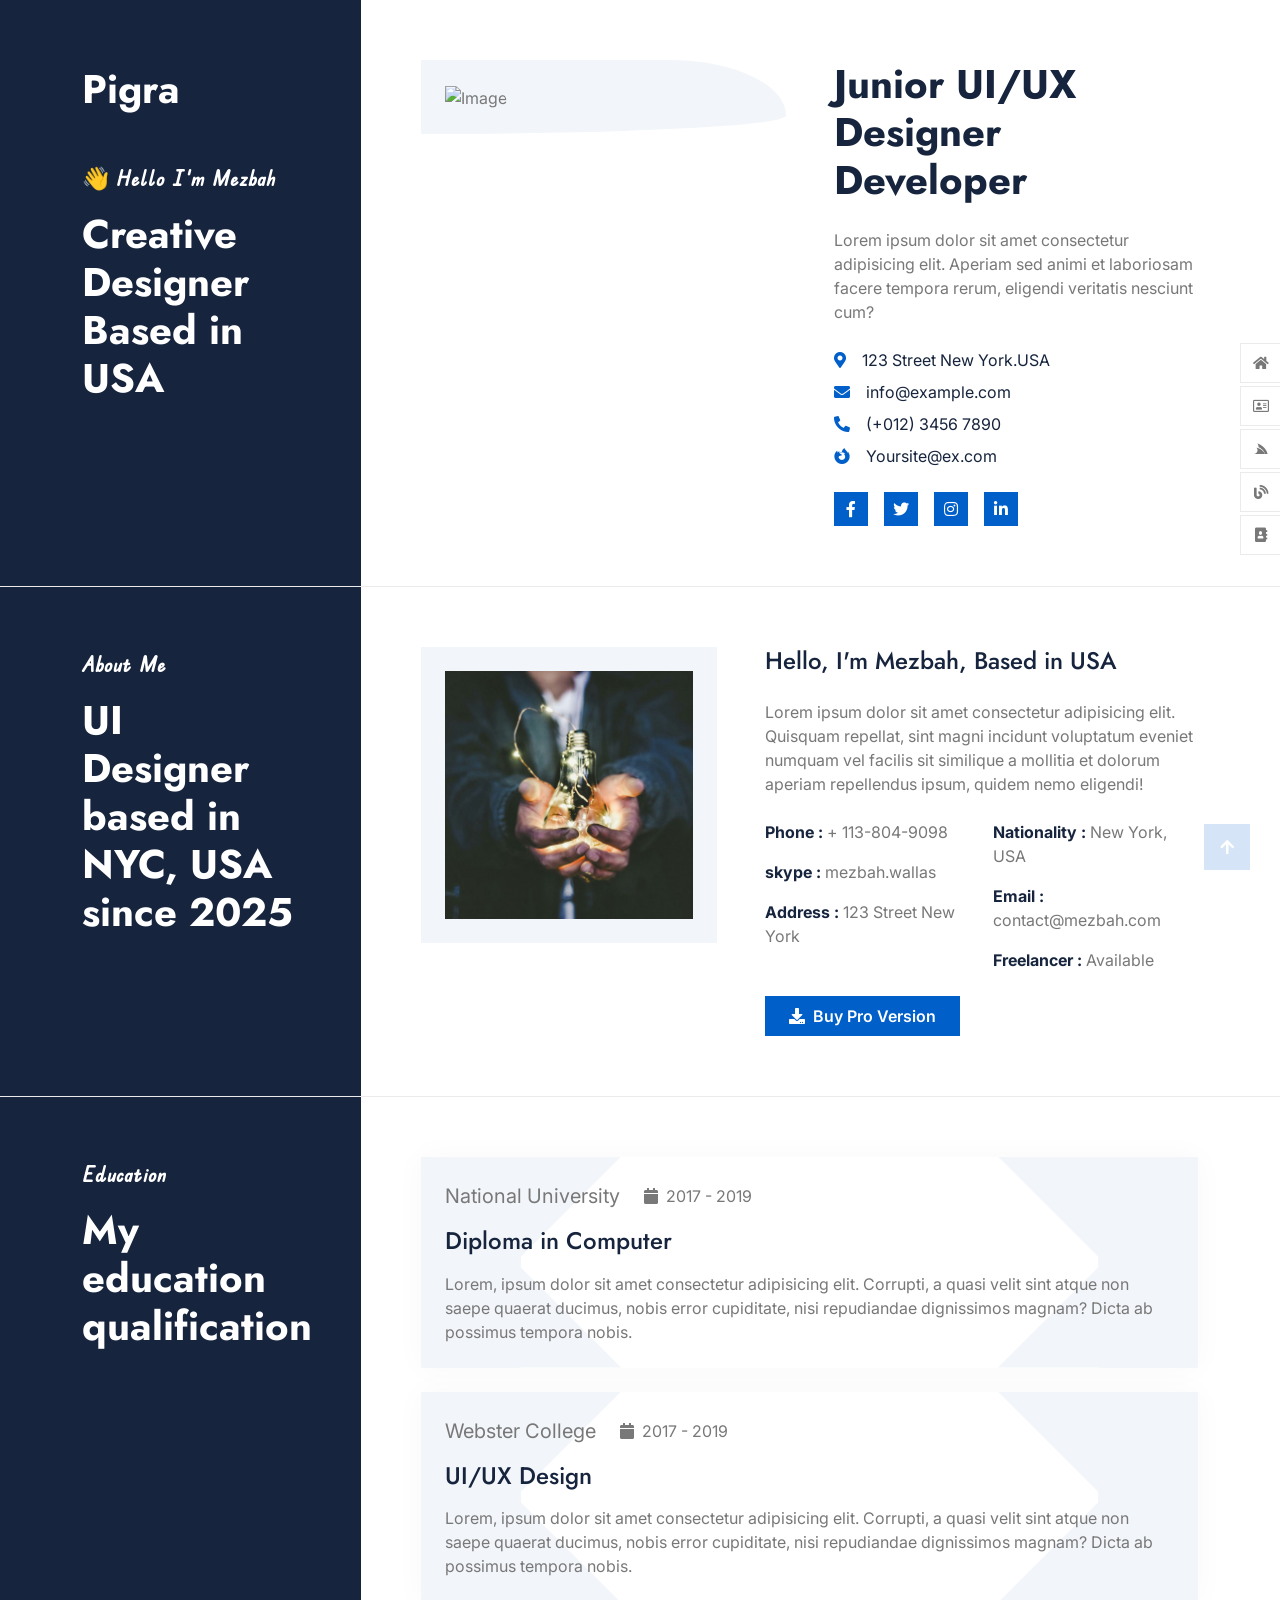
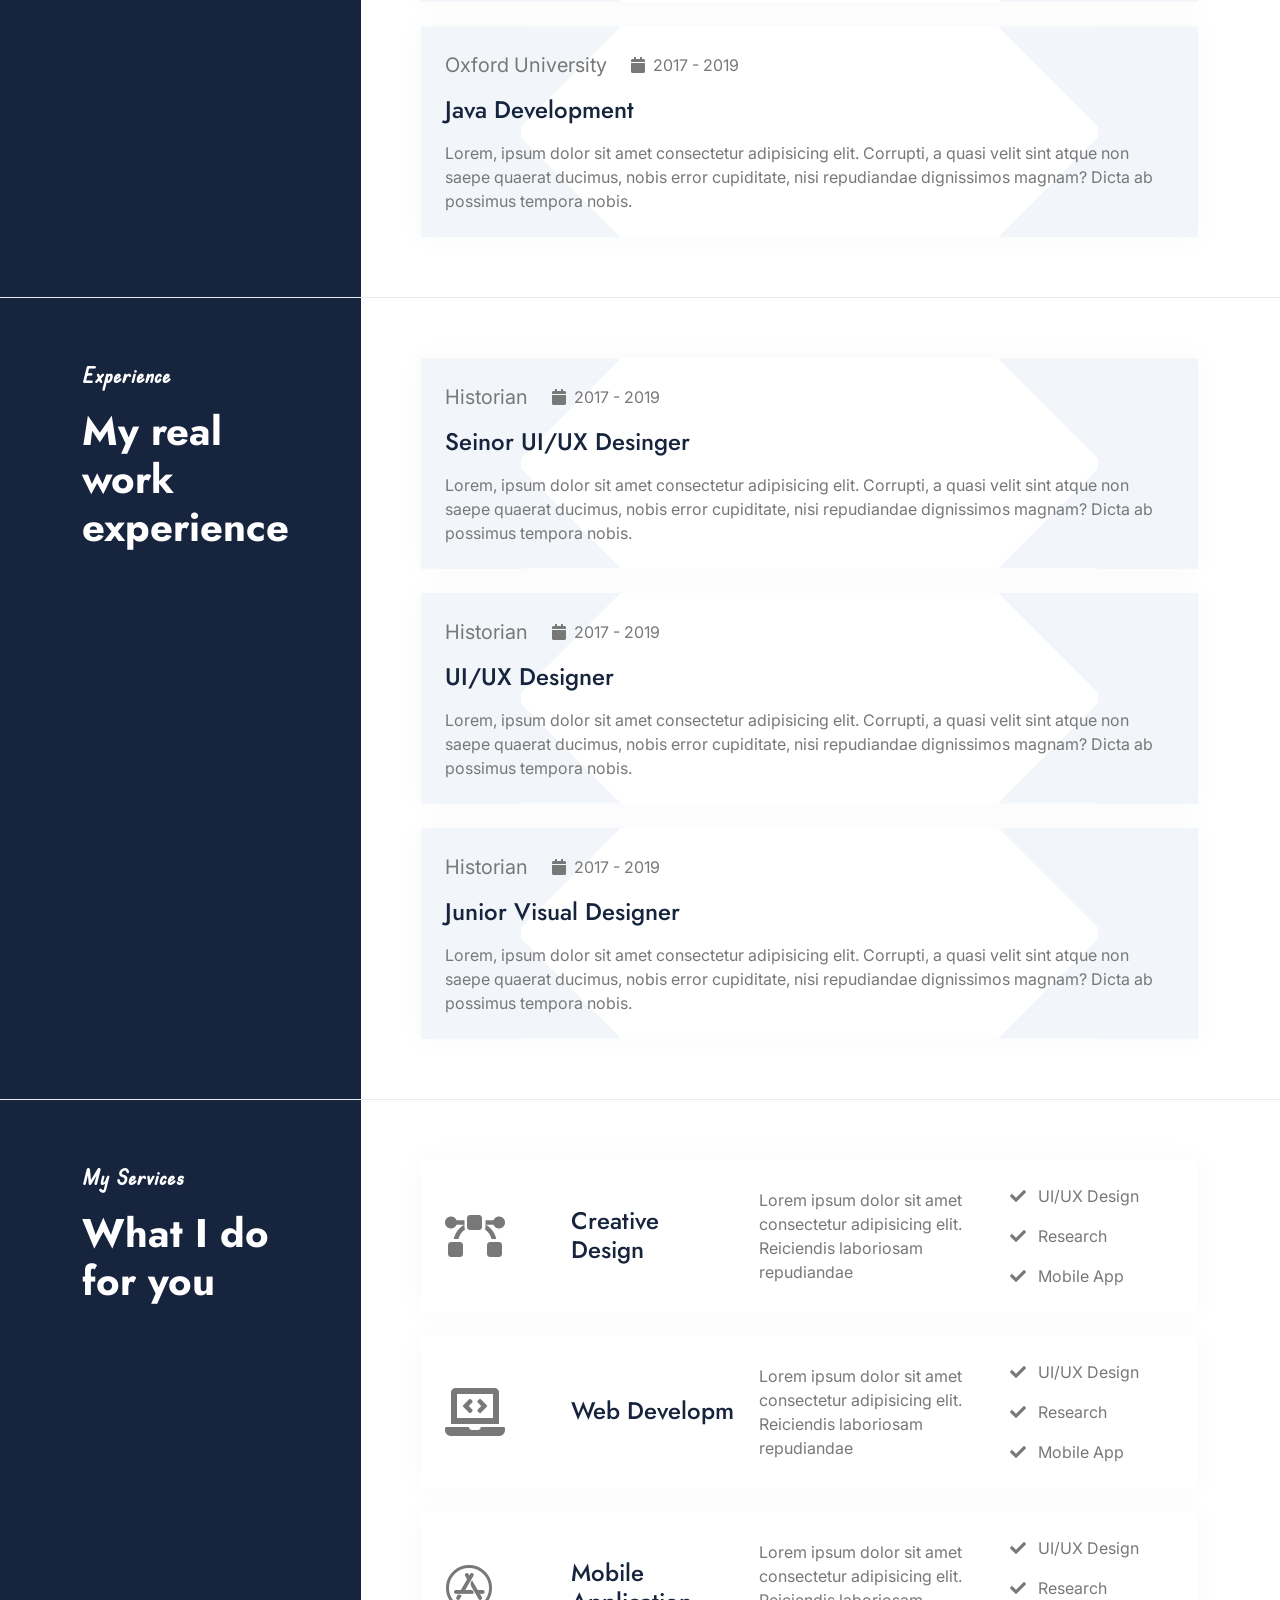
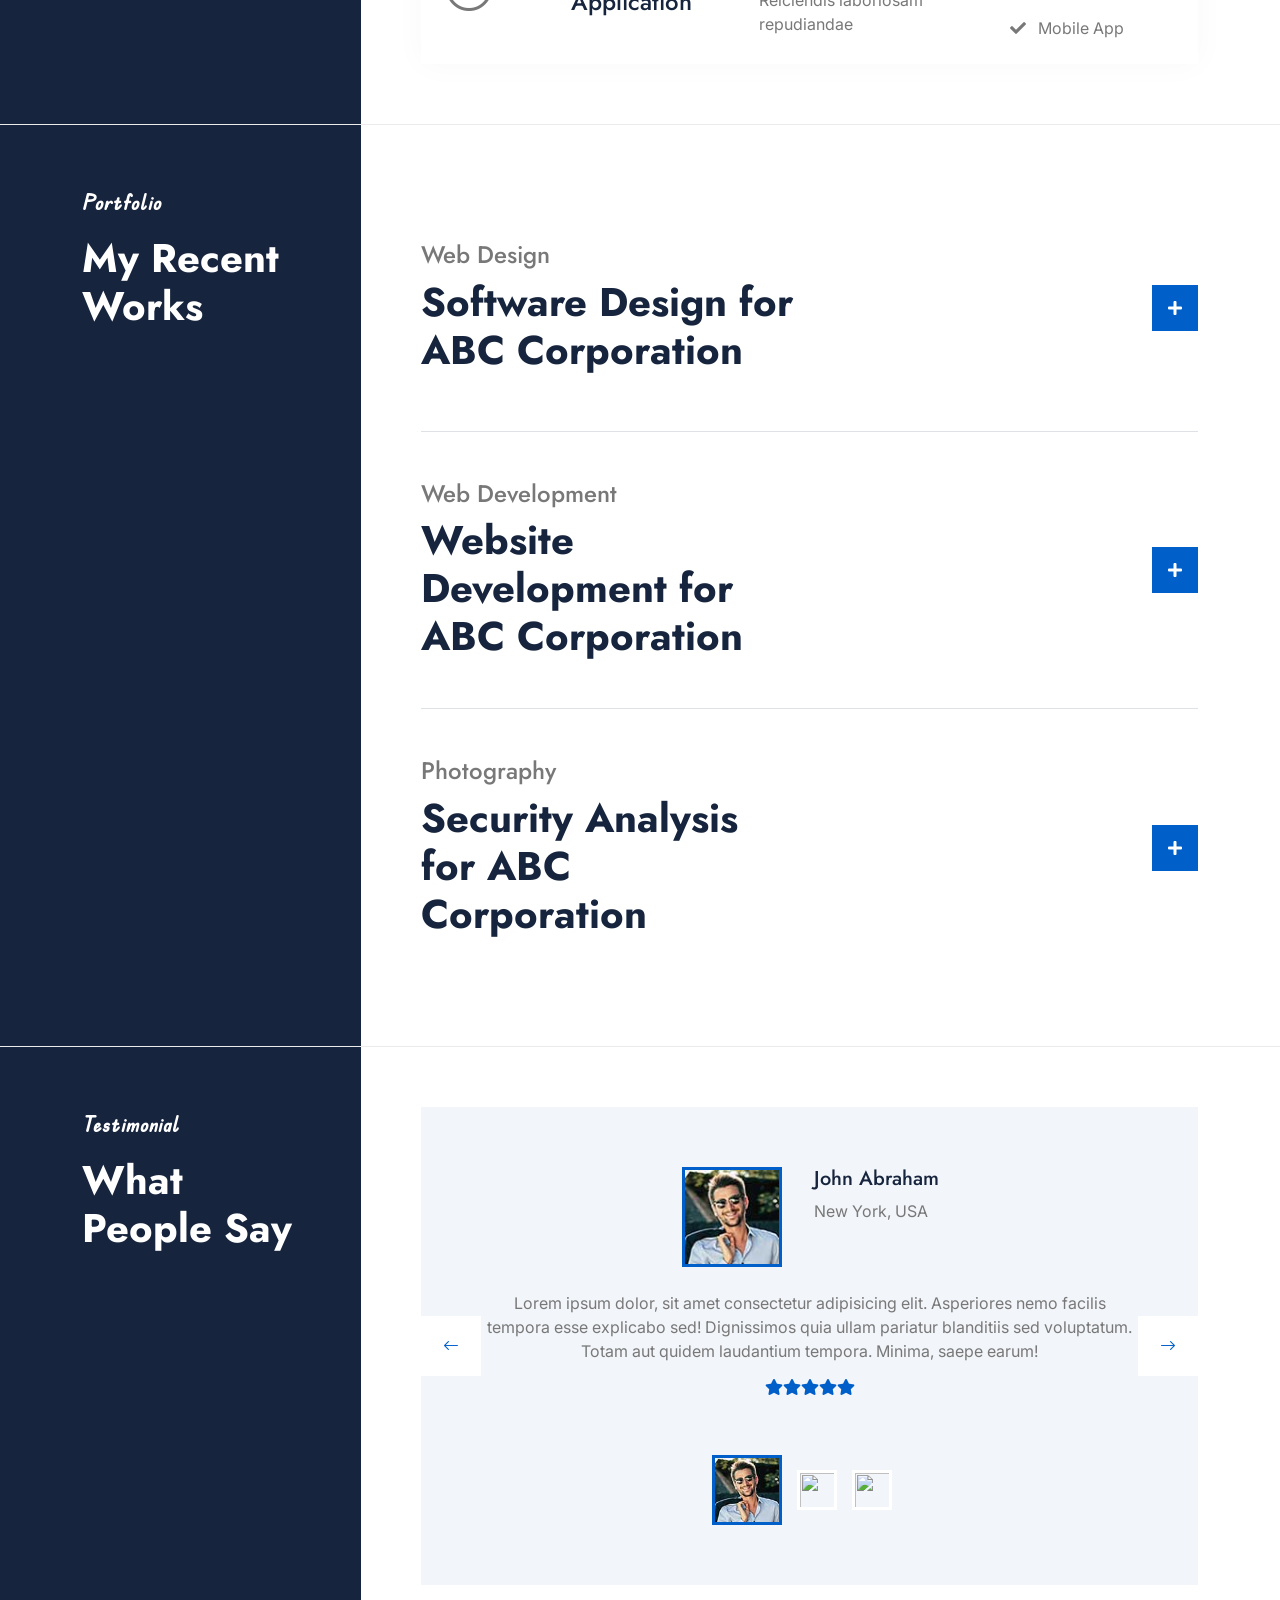
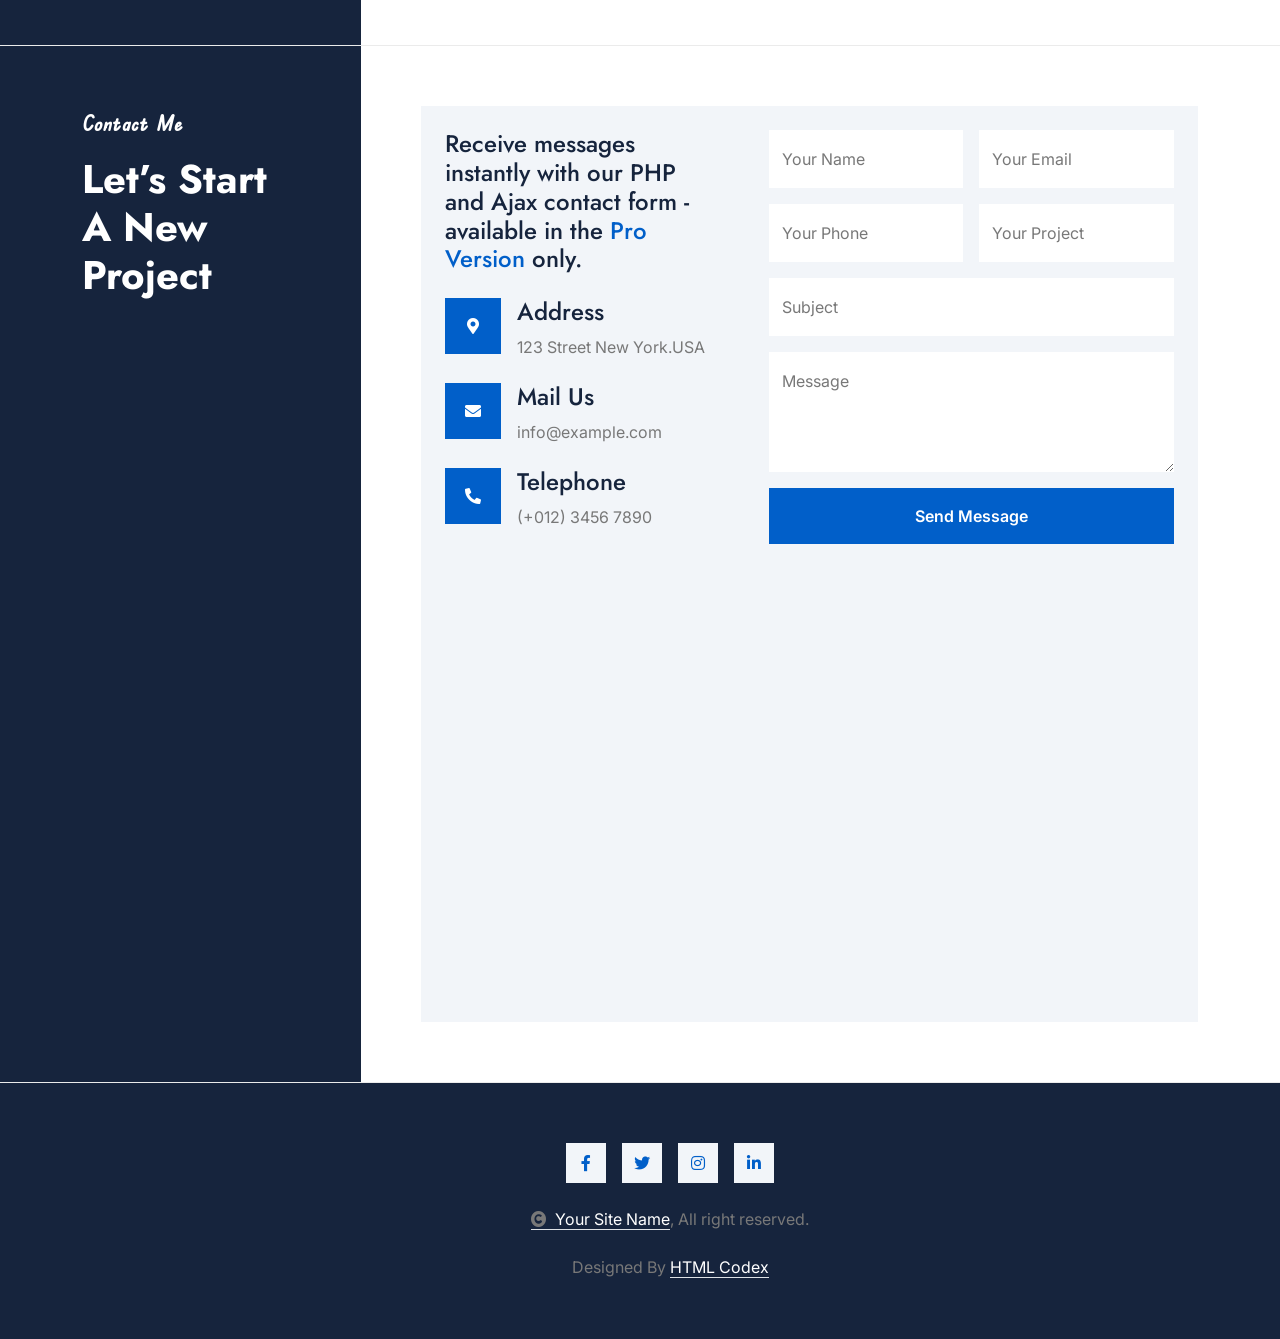
==== index.html @ f4919f76 "Add files via upload" ====
<!DOCTYPE html>
<html lang="en">

    <head>
        <meta charset="utf-8">
        <title>Pigra - Personal Portfolio Website Template</title>
        <meta content="width=device-width, initial-scale=1.0" name="viewport">
        <meta content="" name="keywords">
        <meta content="" name="description">

        <!-- Google Web Fonts -->
        <link rel="preconnect" href="https://fonts.googleapis.com">
        <link rel="preconnect" href="https://fonts.gstatic.com" crossorigin>
        <link href="https://fonts.googleapis.com/css2?family=Inter:wght@100..900&family=Edu+TAS+Beginner:wght@400..700&family=Jost:ital,wght@0,100..900;1,100..900&display=swap" rel="stylesheet">

        <!-- Icon Font Stylesheet -->
        <link rel="stylesheet" href="https://use.fontawesome.com/releases/v5.15.4/css/all.css"/>
        <link href="https://cdn.jsdelivr.net/npm/bootstrap-icons@1.4.1/font/bootstrap-icons.css" rel="stylesheet">

        <!-- Libraries Stylesheet -->
        <link rel="stylesheet" href="lib/animate/animate.min.css"/>
        <link href="lib/lightbox/css/lightbox.min.css" rel="stylesheet">
        <link href="lib/owlcarousel/assets/owl.carousel.min.css" rel="stylesheet">


        <!-- Customized Bootstrap Stylesheet -->
        <link href="css/bootstrap.min.css" rel="stylesheet">

        <!-- Template Stylesheet -->
        <link href="css/style.css" rel="stylesheet">
    </head>

    <body>

        <!-- Spinner Start -->
        <div id="spinner" class="show bg-white position-fixed translate-middle w-100 vh-100 top-50 start-50 d-flex align-items-center justify-content-center">
            <div class="spinner-border text-primary" style="width: 3rem; height: 3rem;" role="status">
                <span class="sr-only">Loading...</span>
            </div>
        </div>
        <!-- Spinner End -->


        <!-- Navbar Start -->
        <div class="container-fluid nav-section border-0">
            <nav class="navbar navbar-light">
                <div class="navbar-nav flex-column">
                    <a href="#pigraHome" class="nav-item nav-link active"><span class="fa fa-home"></span> Home</a>
                    <a href="#pigraAbout" class="nav-item nav-link"><span class="far fa-address-card"></span> About</a>
                    <a href="#pigraService" class="nav-item nav-link"><span class="fab fa-servicestack"></span> Service</a>
                    <a href="#pigraPortfolio" class="nav-item nav-link"><span class="fa fa-blog"></span> Portfolio</a>
                    <a href="#pigraContact" class="nav-item nav-link"><span class="fas fa-address-book"></span> Contact</a>
                </div>
            </nav>
        </div>
        <!-- Navbar End -->

        <!-- Header Start -->
        <div class="container-fluid" id="pigraHome">
            <div class="container">
                <div class="row g-0">
                    <div class="col-12 col-lg-3">
                        <div class="header-content bg-dark h-100 pt-6 pe-6 pb-6">
                            <a href="index.html" class="navbar-brand d-inline-flex pb-5 wow fadeInUp" data-wow-delay="0.1s">
                                <h1 class="display-6 text-white mb-0">Pigra</h1>
                            </a>
                            <div class="text-start d-flex flex-column justify-content-center wow fadeInUp" data-wow-delay="0.3s">
                                <p class="text-white sub-title">👋 Hello I'm Mezbah</p>
                                <h1 class="display-6 text-white mb-0">Creative Designer Based in USA</h1>
                            </div>
                        </div>
                    </div>
                    <div class="col-12 col-lg-9">
                        <div class="header-img d-flex h-100 pt-6 ps-6 pb-6">
                            <div class="row g-5">
                                <div class="col-xl-6 wow fadeInUp" data-wow-delay="0.1s">
                                    <div class="bg-light p-4" style="border-radius: 68% 32% 100% 0% / 0% 75% 25% 100%;">
                                        <img src="img/header-img.jpg" class="img-fluid w-100" style="border-radius: 68% 32% 100% 0% / 0% 75% 25% 100%;" alt="Image">
                                    </div>
                                </div>
                                <div class="col-xl-6 wow fadeInUp" data-wow-delay="0.3s">
                                    <h1 class="display-6 mb-4">Junior UI/UX Designer Developer</h1>
                                    <p class="mb-4">Lorem ipsum dolor sit amet consectetur adipisicing elit. Aperiam sed animi et laboriosam facere tempora rerum, eligendi veritatis nesciunt cum?
                                    </p>
                                    <div class="d-flex align-items-center mb-2">
                                        <i class="fas fa-map-marker-alt text-primary me-3"></i>
                                        <p class="text-dark mb-0">123 Street New York.USA</p>
                                    </div>
                                    <div class="d-flex align-items-center mb-2">
                                        <i class="fas fa-envelope text-primary me-3"></i>
                                        <p class="text-dark mb-0">info@example.com</p>
                                    </div>
                                    <div class="d-flex align-items-center mb-2">
                                        <i class="fa fa-phone-alt text-primary me-3"></i>
                                        <p class="text-dark mb-0">(+012) 3456 7890</p>
                                    </div>
                                    <div class="d-flex align-items-center mb-4">
                                        <i class="fab fa-firefox-browser text-primary me-3"></i>
                                        <p class="text-dark mb-0">Yoursite@ex.com</p>
                                    </div>
                                    <div class="d-flex">
                                        <a class="btn btn-primary btn-sm-square me-3" href="#"><i class="fab fa-facebook-f text-white"></i></a>
                                        <a class="btn btn-primary btn-sm-square me-3" href="#"><i class="fab fa-twitter text-white"></i></a>
                                        <a class="btn btn-primary btn-sm-square me-3" href="#"><i class="fab fa-instagram text-white"></i></a>
                                        <a class="btn btn-primary btn-sm-square me-0" href="#"><i class="fab fa-linkedin-in text-white"></i></a>
                                    </div>
                                </div>
                            </div>
                        </div>
                    </div>
                </div>
            </div>
        </div>
        <!-- Header End -->


        <!-- About Start -->
        <div class="container-fluid" id="pigraAbout">
            <div class="container">
                <div class="row g-0">
                    <div class="col-12 col-lg-3">
                        <div class="about-header bg-dark h-100 pt-6 pe-6 pb-6">
                            <div class="text-start d-flex flex-column justify-content-center wow fadeInUp" data-wow-delay="0.1s">
                                <p class="text-white sub-title">About Me</p>
                                <h1 class="display-6 text-white mb-0">UI Designer based in NYC, USA since 2025</h1>
                            </div>
                        </div>
                    </div>
                    <div class="col-12 col-lg-9">
                        <div class="about-content h-100 pt-6 ps-6 pb-6">
                            <div class="row g-5">
                                <div class="col-xl-5">
                                    <div class="about-img bg-light p-4 wow fadeInUp" data-wow-delay="0.1s">
                                        <img src="img/about.jpg" class="img-fluid w-100" alt="Image">
                                        <div class="sosial-icon">
                                            <a class="btn btn-primary btn-sm-square mb-3" href="#"><i class="fab fa-facebook-f text-white"></i></a>
                                            <a class="btn btn-primary btn-sm-square mb-3" href="#"><i class="fab fa-twitter text-white"></i></a>
                                            <a class="btn btn-primary btn-sm-square mb-3" href="#"><i class="fab fa-instagram text-white"></i></a>
                                            <a class="btn btn-primary btn-sm-square mb-0" href="#"><i class="fab fa-linkedin-in text-white"></i></a>
                                        </div>
                                    </div>
                                </div>
                                <div class="col-xl-7 wow fadeInUp" data-wow-delay="0.3s">
                                    <h4 class="mb-4">Hello, I'm Mezbah, Based in USA</h4>
                                    <p class="mb-4">Lorem ipsum dolor sit amet consectetur adipisicing elit. Quisquam repellat, sint magni incidunt voluptatum eveniet numquam vel facilis sit similique a mollitia et dolorum aperiam repellendus ipsum, quidem nemo eligendi!
                                    </p>
                                    <div class="row g-4 mb-4">
                                        <div class="col-6">
                                            <p><strong class="fw-bold text-dark">Phone :</strong> + 113-804-9098</p>
                                            <p><strong class="fw-bold text-dark">skype :</strong> mezbah.wallas</p>
                                            <p class="mb-0"><strong class="fw-bold text-dark">Address :</strong> 123 Street New York</p>
                                        </div>
                                        <div class="col-6">
                                            <p><strong class="fw-bold text-dark">Nationality :</strong> New York, USA</p>
                                            <p><strong class="fw-bold text-dark">Email :</strong> contact@mezbah.com</p>
                                            <p class="mb-0"><strong class="fw-bold text-dark">Freelancer :</strong> Available</p>
                                        </div>
                                    </div>
                                    <a href="https://htmlcodex.com/downloading/?item=3433" class="btn btn-primary py-2 px-4"> <i class="fas fa-download me-2"></i>Buy Pro Version</a>
                                </div>
                            </div>
                        </div>
                    </div>
                </div>
            </div>
        </div>
        <!-- About End -->


        <!-- Education Start -->
        <div class="container-fluid">
            <div class="container">
                <div class="row g-0">
                    <div class="col-lg-3">
                        <div class="education-header bg-dark h-100 pt-6 pe-6 pb-6">
                            <div class="text-start d-flex flex-column justify-content-center wow fadeInUp" data-wow-delay="0.1s">
                                <p class="text-white sub-title">Education</p>
                                <h1 class="display-6 text-white mb-0">My education qualification</h1>
                            </div>
                        </div>
                    </div>
                    <div class="col-lg-9">
                        <div class="education-content h-100 pt-6 ps-6 pb-6">
                            <div class="row g-4">
                                <div class="col-12">
                                    <div class="education-item rounded p-4 h-100 wow fadeInUp" data-wow-delay="0.1s">
                                        <div class="d-flex align-items-center mb-3">
                                            <p class="fs-5 mb-0 me-4">National University</p>
                                            <div>
                                                <span class="fa fa-calendar me-1"></span> 2017 - 2019
                                            </div>
                                        </div>
                                        <h4 class="mb-3">Diploma in Computer</h4>
                                        <p class="mb-0">Lorem, ipsum dolor sit amet consectetur adipisicing elit. Corrupti, a quasi velit sint atque non saepe quaerat ducimus, nobis error cupiditate, nisi repudiandae dignissimos magnam? Dicta ab possimus tempora nobis.
                                        </p>
                                    </div>
                                </div>
                                <div class="col-12">
                                    <div class="education-item rounded p-4 h-100 wow fadeInUp" data-wow-delay="0.3s">
                                        <div class="d-flex align-items-center mb-3">
                                            <p class="fs-5 mb-0 me-4">Webster College</p>
                                            <div>
                                                <span class="fa fa-calendar me-1"></span> 2017 - 2019
                                            </div>
                                        </div>
                                        <h4 class="mb-3">UI/UX Design</h4>
                                        <p class="mb-0">Lorem, ipsum dolor sit amet consectetur adipisicing elit. Corrupti, a quasi velit sint atque non saepe quaerat ducimus, nobis error cupiditate, nisi repudiandae dignissimos magnam? Dicta ab possimus tempora nobis.
                                        </p>
                                    </div>
                                </div>
                                <div class="col-12">
                                    <div class="education-item rounded p-4 h-100 wow fadeInUp" data-wow-delay="0.5s">
                                        <div class="d-flex align-items-center mb-3">
                                            <p class="fs-5 mb-0 me-4">Oxford University</p>
                                            <div>
                                                <span class="fa fa-calendar me-1"></span> 2017 - 2019
                                            </div>
                                        </div>
                                        <h4 class="mb-3">Java Development</h4>
                                        <p class="mb-0">Lorem, ipsum dolor sit amet consectetur adipisicing elit. Corrupti, a quasi velit sint atque non saepe quaerat ducimus, nobis error cupiditate, nisi repudiandae dignissimos magnam? Dicta ab possimus tempora nobis.
                                        </p>
                                    </div>
                                </div>
                            </div>
                        </div>
                    </div>
                </div>
            </div>
        </div>
        <!-- Education End -->

        <!-- Experience Start -->
        <div class="container-fluid">
            <div class="container">
                <div class="row g-0">
                    <div class="col-lg-3">
                        <div class="experience-header bg-dark h-100 pt-6 pe-6 pb-6">
                            <div class="text-start d-flex flex-column justify-content-center wow fadeInUp" data-wow-delay="0.1s">
                                <p class="text-white sub-title">Experience</p>
                                <h1 class="display-6 text-white mb-0">My real work experience</h1>
                            </div>
                        </div>
                    </div>
                    <div class="col-lg-9">
                        <div class="experience-content h-100 pt-6 ps-6 pb-6">
                            <div class="row g-4">
                                <div class="col-12">
                                    <div class="experience-item rounded p-4 h-100 wow fadeInUp" data-wow-delay="0.1s">
                                        <div class="d-flex align-items-center mb-3">
                                            <p class="fs-5 mb-0 me-4">Historian</p>
                                            <div>
                                                <span class="fa fa-calendar me-1"></span> 2017 - 2019
                                            </div>
                                        </div>
                                        <h4 class="mb-3">Seinor UI/UX Desinger</h4>
                                        <p class="mb-0">Lorem, ipsum dolor sit amet consectetur adipisicing elit. Corrupti, a quasi velit sint atque non saepe quaerat ducimus, nobis error cupiditate, nisi repudiandae dignissimos magnam? Dicta ab possimus tempora nobis.
                                        </p>
                                    </div>
                                </div>
                                <div class="col-12">
                                    <div class="experience-item rounded p-4 h-100 wow fadeInUp" data-wow-delay="0.3s">
                                        <div class="d-flex align-items-center mb-3">
                                            <p class="fs-5 mb-0 me-4">Historian</p>
                                            <div>
                                                <span class="fa fa-calendar me-1"></span> 2017 - 2019
                                            </div>
                                        </div>
                                        <h4 class="mb-3">UI/UX Designer</h4>
                                        <p class="mb-0">Lorem, ipsum dolor sit amet consectetur adipisicing elit. Corrupti, a quasi velit sint atque non saepe quaerat ducimus, nobis error cupiditate, nisi repudiandae dignissimos magnam? Dicta ab possimus tempora nobis.
                                        </p>
                                    </div>
                                </div>
                                <div class="col-12">
                                    <div class="experience-item rounded p-4 h-100 wow fadeInUp" data-wow-delay="0.5s">
                                        <div class="d-flex align-items-center mb-3">
                                            <p class="fs-5 mb-0 me-4">Historian</p>
                                            <div>
                                                <span class="fa fa-calendar me-1"></span> 2017 - 2019
                                            </div>
                                        </div>
                                        <h4 class="mb-3">Junior Visual Designer</h4>
                                        <p class="mb-0">Lorem, ipsum dolor sit amet consectetur adipisicing elit. Corrupti, a quasi velit sint atque non saepe quaerat ducimus, nobis error cupiditate, nisi repudiandae dignissimos magnam? Dicta ab possimus tempora nobis.
                                        </p>
                                    </div>
                                </div>
                            </div>
                        </div>
                    </div>
                </div>
            </div>
        </div>
        <!-- Exparience End -->


        <!-- Service Start -->
        <div class="container-fluid" id="pigraService">
            <div class="container">
                <div class="row g-0">
                    <div class="col-lg-3">
                        <div class="service-header h-100 bg-dark pt-6 pe-6 pb-6">
                            <div class="text-start d-flex flex-column justify-content-center wow fadeInUp" data-wow-delay="0.1s">
                                <p class="text-white sub-title">My Services</p>
                                <h1 class="display-6 text-white mb-0">What I do for you</h1>
                            </div>
                        </div>
                    </div>
                    <div class="col-lg-9">
                        <div class="service-content h-100 pt-6 ps-6 pb-6">
                            <div class="row g-4">
                                <div class="col-12">
                                    <div class="service-item p-4 wow fadeInUp" data-wow-delay="0.1s">
                                        <div class="row g-4 align-items-center">
                                            <div class="col-xl-2">
                                                <i class="fas fa-bezier-curve fa-3x"></i>
                                            </div>
                                            <div class="col-xl-3">
                                                <h4 class="mb-0">Creative Design</h4>
                                            </div>
                                            <div class="col-xl-4">
                                                <p class="mb-0">Lorem ipsum dolor sit amet consectetur adipisicing elit. Reiciendis laboriosam repudiandae
                                                </p>
                                            </div>
                                            <div class="col-xl-3">
                                                <p><i class="fa fa-check me-2"></i> UI/UX Design</p>
                                                <p><i class="fa fa-check me-2"></i> Research</p>
                                                <p class="mb-0"><i class="fa fa-check me-2"></i> Mobile App</p>
                                            </div>
                                        </div>
                                    </div>
                                </div>
                                <div class="col-12">
                                    <div class="service-item p-4 wow fadeInUp" data-wow-delay="0.3s">
                                        <div class="row g-4 align-items-center">
                                            <div class="col-xl-2">
                                                <i class="fas fa-laptop-code fa-3x"></i>
                                            </div>
                                            <div class="col-xl-3">
                                                <h4 class="mb-0">Web Developm</h4>
                                            </div>
                                            <div class="col-xl-4">
                                                <p class="mb-0">Lorem ipsum dolor sit amet consectetur adipisicing elit. Reiciendis laboriosam repudiandae
                                                </p>
                                            </div>
                                            <div class="col-xl-3">
                                                <p><i class="fa fa-check me-2"></i> UI/UX Design</p>
                                                <p><i class="fa fa-check me-2"></i> Research</p>
                                                <p class="mb-0"><i class="fa fa-check me-2"></i> Mobile App</p>
                                            </div>
                                        </div>
                                    </div>
                                </div>
                                <div class="col-12">
                                    <div class="service-item p-4 wow fadeInUp" data-wow-delay="0.5s">
                                        <div class="row g-4 align-items-center">
                                            <div class="col-xl-2">
                                                <i class="fab fa-app-store fa-3x"></i>
                                            </div>
                                            <div class="col-xl-3">
                                                <h4 class="mb-0">Mobile Application</h4>
                                            </div>
                                            <div class="col-xl-4">
                                                <p class="mb-0">Lorem ipsum dolor sit amet consectetur adipisicing elit. Reiciendis laboriosam repudiandae
                                                </p>
                                            </div>
                                            <div class="col-xl-3">
                                                <p><i class="fa fa-check me-2"></i> UI/UX Design</p>
                                                <p><i class="fa fa-check me-2"></i> Research</p>
                                                <p class="mb-0"><i class="fa fa-check me-2"></i> Mobile App</p>
                                            </div>
                                        </div>
                                    </div>
                                </div>
                            </div>
                        </div>
                    </div>
                </div>
            </div>
        </div>
        <!-- Service End -->


        <!-- Portfolio Start -->
        <div class="container-fluid" id="pigraPortfolio">
            <div class="container">
                <div class="row g-0">
                    <div class="col-lg-3">
                        <div class="portfolio-header h-100 bg-dark pt-6 pe-6 pb-6">
                            <div class="text-start d-flex flex-column justify-content-center wow fadeInUp" data-wow-delay="0.1s">
                                <p class="text-white sub-title">Portfolio</p>
                                <h1 class="display-6 text-white mb-0">My Recent Works</h1>
                            </div>
                        </div>
                    </div>
                    <div class="col-lg-9">
                        <div class="portfolio-content h-100 pt-6 ps-6 pb-6">
                            <div class="portfolio-item py-5 border-bottom wow fadeInUp" data-wow-delay="0.1s">
                                <div class="row g-4 align-items-center">
                                    <div class="col-xl-6">
                                        <h4 class="text-body">Web Design</h4>
                                        <h1 class="display-6 mb-0">Software Design for ABC Corporation</h1>
                                    </div>
                                    <div class="col-9 col-xl-4">
                                        <div class="portfolio-img">
                                            <div class="portfolio-img-inner">
                                                <img src="img/Portfolio-1.jpg" class="img-fluid" alt="Image">
                                            </div>
                                        </div>
                                    </div>
                                    <div class="col-3 col-xl-2">
                                        <div class="view-img">
                                            <a href="img/Portfolio-1.jpg" class="btn btn-primary btn-lg-square"  data-lightbox="Portfolio-1"><i class="fas fa-plus"></i></a>
                                        </div>
                                    </div>
                                </div>
                            </div>
                            <div class="portfolio-item py-5 border-bottom wow fadeInUp" data-wow-delay="0.3s">
                                <div class="row g-4 align-items-center">
                                    <div class="col-xl-6">
                                        <h4 class="text-body">Web Development</h4>
                                        <h1 class="display-6 mb-0">Website Development for ABC Corporation</h1>
                                    </div>
                                    <div class="col-9 col-xl-4">
                                        <div class="portfolio-img">
                                            <div class="portfolio-img-inner">
                                                <img src="img/portfolio-2.jpg" class="img-fluid" alt="Image">
                                            </div>
                                        </div>
                                    </div>
                                    <div class="col-3 col-xl-2">
                                        <div class="view-img">
                                            <a href="img/portfolio-2.jpg" class="btn btn-primary btn-lg-square"  data-lightbox="portfolio-2"><i class="fas fa-plus"></i></a>
                                        </div>
                                    </div>
                                </div>
                            </div>
                            <div class="portfolio-item py-5 wow fadeInUp" data-wow-delay="0.5s">
                                <div class="row g-4 align-items-center">
                                    <div class="col-xl-6">
                                        <h4 class="text-body">Photography</h4>
                                        <h1 class="display-6 mb-0">Security Analysis for ABC Corporation</h1>
                                    </div>
                                    <div class="col-9 col-xl-4">
                                        <div class="portfolio-img">
                                            <div class="portfolio-img-inner">
                                                <img src="img/portfolio-3.jpg" class="img-fluid" alt="Image">
                                            </div>
                                        </div>
                                    </div>
                                    <div class="col-3 col-xl-2">
                                        <div class="view-img">
                                            <a href="img/portfolio-3.jpg" class="btn btn-primary btn-lg-square"  data-lightbox="portfolio-3"><i class="fas fa-plus"></i></a>
                                        </div>
                                    </div>
                                </div>
                            </div>
                        </div>
                    </div>
                </div>
            </div>
        </div>
        <!-- Portfolio End -->


        <!-- Testimonial Start -->
        <div class="container-fluid">
            <div class="container">
                <div class="row g-0">
                    <div class="col-lg-3">
                        <div class="testimonial-header h-100 bg-dark pt-6 pe-6 pb-6">
                            <div class="text-start d-flex flex-column justify-content-center wow fadeInUp" data-wow-delay="0.1s">
                                <p class="text-white sub-title">Testimonial</p>
                                <h1 class="display-6 text-white mb-0">What People Say</h1>
                            </div>
                        </div>
                    </div>
                    <div class="col-lg-9">
                        <div class="testimonial-content h-100 pt-6 ps-6 pb-6">
                            <div class="testimonial-carousel owl-carousel bg-light wow fadeInUp" data-wow-delay="0.1s">
                                <div class="testimonial-item" data-dot="<img class='img-fluid' src='img/testimonial-img-1.jpg' alt=''>">
                                    <div class="row gy-4 gx-2 mb-4">
                                        <div class="col-sm-6">
                                            <div class="d-flex justify-content-sm-end">
                                                <div class="testimonial-inner-img border border-primary border-3 me-4" style="width: 100px; height: 100px;">
                                                    <img src="img/testimonial-img-1.jpg" class="img-fluid" style="object-fit: cover;" alt="">
                                                </div>
                                            </div>
                                        </div>
                                        <div class="col-sm-6">
                                            <div>
                                                <h5 class="mb-2">John Abraham</h5>
                                                <p class="mb-0">New York, USA</p>
                                            </div>
                                        </div>
                                    </div>
                                    <div class="text-sm-center">
                                        <p>Lorem ipsum dolor, sit amet consectetur adipisicing elit. Asperiores nemo facilis tempora esse explicabo sed! Dignissimos quia ullam pariatur blanditiis sed voluptatum. Totam aut quidem laudantium tempora. Minima, saepe earum!
                                        </p>
                                        <div class="d-flex justify-content-sm-center">
                                            <i class="fas fa-star text-primary"></i>
                                            <i class="fas fa-star text-primary"></i>
                                            <i class="fas fa-star text-primary"></i>
                                            <i class="fas fa-star text-primary"></i>
                                            <i class="fas fa-star text-primary"></i>
                                        </div>
                                    </div>
                                </div>
                                <div class="testimonial-item" data-dot="<img class='img-fluid' src='img/testimonial-img-2.jpg' alt=''>">
                                    <div class="row gy-4 gx-2 mb-4">
                                        <div class="col-sm-6">
                                            <div class="d-flex justify-content-sm-end">
                                                <div class="testimonial-inner-img border border-primary border-3 me-4" style="width: 100px; height: 100px;">
                                                    <img src="img/testimonial-img-2.jpg" class="img-fluid" style="object-fit: cover;" alt="">
                                                </div>
                                            </div>
                                        </div>
                                        <div class="col-sm-6">
                                            <div>
                                                <h5 class="mb-2">John Abraham</h5>
                                                <p class="mb-0">New York, USA</p>
                                            </div>
                                        </div>
                                    </div>
                                    <div class="text-sm-center">
                                        <p>Lorem ipsum dolor, sit amet consectetur adipisicing elit. Asperiores nemo facilis tempora esse explicabo sed! Dignissimos quia ullam pariatur blanditiis sed voluptatum. Totam aut quidem laudantium tempora. Minima, saepe earum!
                                        </p>
                                        <div class="d-flex justify-content-sm-center">
                                            <i class="fas fa-star text-primary"></i>
                                            <i class="fas fa-star text-primary"></i>
                                            <i class="fas fa-star text-primary"></i>
                                            <i class="fas fa-star text-primary"></i>
                                            <i class="fas fa-star text-primary"></i>
                                        </div>
                                    </div>
                                </div>
                                <div class="testimonial-item" data-dot="<img class='img-fluid' src='img/testimonial-img-3.jpg' alt=''>">
                                    <div class="row gy-4 gx-2 mb-4">
                                        <div class="col-sm-6">
                                            <div class="d-flex justify-content-sm-end">
                                                <div class="testimonial-inner-img border border-primary border-3 me-4" style="width: 100px; height: 100px;">
                                                    <img src="img/testimonial-img-3.jpg" class="img-fluid" style="object-fit: cover;" alt="">
                                                </div>
                                            </div>
                                        </div>
                                        <div class="col-sm-6">
                                            <div>
                                                <h5 class="mb-2">John Abraham</h5>
                                                <p class="mb-0">New York, USA</p>
                                            </div>
                                        </div>
                                    </div>
                                    <div class="text-sm-center">
                                        <p>Lorem ipsum dolor, sit amet consectetur adipisicing elit. Asperiores nemo facilis tempora esse explicabo sed! Dignissimos quia ullam pariatur blanditiis sed voluptatum. Totam aut quidem laudantium tempora. Minima, saepe earum!
                                        </p>
                                        <div class="d-flex justify-content-sm-center">
                                            <i class="fas fa-star text-primary"></i>
                                            <i class="fas fa-star text-primary"></i>
                                            <i class="fas fa-star text-primary"></i>
                                            <i class="fas fa-star text-primary"></i>
                                            <i class="fas fa-star text-primary"></i>
                                        </div>
                                    </div>
                                </div>
                            </div>
                        </div>
                    </div>
                </div>
            </div>
        </div>
        <!-- Testimonial End -->


        <!-- Contact Start -->
        <div class="container-fluid" id="pigraContact">
            <div class="container">
                <div class="row g-0">
                    <div class="col-lg-3">
                        <div class="contact-header h-100 bg-dark pt-6 pe-6 pb-6">
                            <div class="text-start d-flex flex-column justify-content-center wow fadeInUp" data-wow-delay="0.1s">
                                <p class="text-white sub-title">Contact Me</p>
                                <h1 class="display-6 text-white mb-0">Let’s Start A New Project</h1>
                            </div>
                        </div>
                    </div>
                    <div class="col-lg-9">
                       <div class="contact-content h-100 pt-6 ps-6 pb-6">
                            <div class="bg-light p-4">
                                <div class="row g-5">
                                    <div class="col-xl-5 wow fadeInUp" data-wow-delay="0.1s">
                                        <h4 class="mb-4">Receive messages instantly with our PHP and Ajax contact form - available in the <a href="https://htmlcodex.com/downloading/?item=3433">Pro Version</a> only.</h4>
                                        <div class="d-flex mb-4">
                                            <div class="btn-xl-square bg-primary text-white me-3">
                                                <i class="fas fa-map-marker-alt"></i>
                                            </div>
                                            <div>
                                                <h4>Address</h4>
                                                <p class="mb-0">123 Street New York.USA</p>
                                            </div>
                                        </div>
                                        <div class="d-flex mb-4">
                                            <div class="btn-xl-square bg-primary text-white me-3">
                                                <i class="fas fa-envelope"></i>
                                            </div>
                                            <div>
                                                <h4>Mail Us</h4>
                                                <p class="mb-0">info@example.com</p>
                                            </div>
                                        </div>
                                        <div class="d-flex">
                                            <div class="btn-xl-square bg-primary text-white me-3">
                                                <i class="fa fa-phone-alt"></i>
                                            </div>
                                            <div>
                                                <h4>Telephone</h4>
                                                <p class="mb-0">(+012) 3456 7890</p>
                                            </div>
                                        </div>
                                    </div>
                                    <div class="col-xl-7 wow fadeInUp" data-wow-delay="0.3s">
                                        <div>
                                            <form>
                                                <div class="row g-3">
                                                    <div class="col-lg-12 col-xl-6">
                                                        <div class="form-floating">
                                                            <input type="text" class="form-control border-0" id="name" placeholder="Your Name">
                                                            <label for="name">Your Name</label>
                                                        </div>
                                                    </div>
                                                    <div class="col-lg-12 col-xl-6">
                                                        <div class="form-floating">
                                                            <input type="email" class="form-control border-0" id="email" placeholder="Your Email">
                                                            <label for="email">Your Email</label>
                                                        </div>
                                                    </div>
                                                    <div class="col-lg-12 col-xl-6">
                                                        <div class="form-floating">
                                                            <input type="phone" class="form-control border-0" id="phone" placeholder="Phone">
                                                            <label for="phone">Your Phone</label>
                                                        </div>
                                                    </div>
                                                    <div class="col-lg-12 col-xl-6">
                                                        <div class="form-floating">
                                                            <input type="text" class="form-control border-0" id="project" placeholder="Project">
                                                            <label for="project">Your Project</label>
                                                        </div>
                                                    </div>
                                                    <div class="col-12">
                                                        <div class="form-floating">
                                                            <input type="text" class="form-control border-0" id="subject" placeholder="Subject">
                                                            <label for="subject">Subject</label>
                                                        </div>
                                                    </div>
                                                    <div class="col-12">
                                                        <div class="form-floating">
                                                            <textarea class="form-control border-0" placeholder="Leave a message here" id="message" style="height: 120px"></textarea>
                                                            <label for="message">Message</label>
                                                        </div>
                
                                                    </div>
                                                    <div class="col-12">
                                                        <button class="btn btn-primary w-100 py-3">Send Message</button>
                                                    </div>
                                                </div>
                                            </form>
                                        </div>
                                    </div>
                                    <div class="col-12 wow fadeInUp" data-wow-delay="0.5s">
                                        <div class="rounded">
                                            <iframe class="rounded w-100" 
                                            style="height: 400px;" src="https://www.google.com/maps/embed?pb=!1m18!1m12!1m3!1d387191.33750346623!2d-73.97968099999999!3d40.6974881!2m3!1f0!2f0!3f0!3m2!1i1024!2i768!4f13.1!3m3!1m2!1s0x89c24fa5d33f083b%3A0xc80b8f06e177fe62!2sNew%20York%2C%20NY%2C%20USA!5e0!3m2!1sen!2sbd!4v1694259649153!5m2!1sen!2sbd" 
                                            loading="lazy" referrerpolicy="no-referrer-when-downgrade"></iframe>
                                        </div>
                                    </div>
                                </div>
                            </div>
                       </div>
                    </div>
                </div>
            </div>
        </div>
        <!-- Contact End -->


        <!-- Footer Start -->
        <div class="container-fluid footer bg-dark border-bottom-0">
            <div class="container wow fadeIn" data-wow-delay="0.1s">
                <div class="row g-0">
                    <div class="col-12">
                       <div class="footer-content h-100 pt-6 ps-6 pb-6">
                            <div class="row g-4 align-items-center">
                                <div class="col-12 text-center">
                                    <div class="d-flex justify-content-center">
                                        <a class="btn btn-light btn-md-square me-3" href=""><i class="fab fa-facebook-f"></i></a>
                                        <a class="btn btn-light btn-md-square me-3" href=""><i class="fab fa-twitter"></i></a>
                                        <a class="btn btn-light btn-md-square me-3" href=""><i class="fab fa-instagram"></i></a>
                                        <a class="btn btn-light btn-md-square me-0" href=""><i class="fab fa-linkedin-in"></i></a>
                                    </div>
                                </div>
                                <div class="col-12 text-center">
                                    <span class="text-body"><a href="#" class="border-bottom text-white"><i class="fas fa-copyright text-body me-2"></i>Your Site Name</a>, All right reserved.</span>
                                </div>
                                <div class="col-12 text-center text-body">
                                    <!--/*** The author’s attribution link must remain intact in the template. ***/-->
                                    <!--/*** If you wish to remove this credit link, please purchase the Pro Version . ***/-->
                                    Designed By <a class="border-bottom text-white" href="https://htmlcodex.com">HTML Codex</a>
                                </div>
                            </div>
                       </div>        
                    </div>
                </div>
            </div>
        </div>
        <!-- Footer End -->


        <!-- Back to Top -->
        <a href="#" class="btn btn-primary btn-lg-square back-to-top"><i class="fa fa-arrow-up"></i></a>   

        
        <!-- JavaScript Libraries -->
        <script src="https://ajax.googleapis.com/ajax/libs/jquery/3.6.4/jquery.min.js"></script>
        <script src="https://cdn.jsdelivr.net/npm/bootstrap@5.0.0/dist/js/bootstrap.bundle.min.js"></script>
        <script src="lib/wow/wow.min.js"></script>
        <script src="lib/easing/easing.min.js"></script>
        <script src="lib/waypoints/waypoints.min.js"></script>
        <script src="lib/lightbox/js/lightbox.min.js"></script>
        <script src="lib/owlcarousel/owl.carousel.min.js"></script>
        

        <!-- Template Javascript -->
        <script src="js/main.js"></script>
    </body>

</html>
---- css/style.css ----
/*** Spinner Start ***/
#spinner {
    opacity: 0;
    visibility: hidden;
    transition: opacity .5s ease-out, visibility 0s linear .5s;
    z-index: 99999;
}

#spinner.show {
    transition: opacity .5s ease-out, visibility 0s linear 0s;
    visibility: visible;
    opacity: 1;
}
/*** Spinner End ***/

.back-to-top {
    position: fixed;
    right: 30px;
    bottom: 30px;
    transition: 0.5s;
    z-index: 99;
}


/*** Button Start ***/
.btn {
    font-weight: 600;
    transition: .5s;
}

.btn-square {
    width: 32px;
    height: 32px;
}

.btn-sm-square {
    width: 34px;
    height: 34px;
}

.btn-md-square {
    width: 40px;
    height: 40px;
}

.btn-lg-square {
    width: 46px;
    height: 46px;
}

.btn-xl-square {
    width: 56px;
    height: 56px;
}

.btn-square,
.btn-sm-square,
.btn-md-square,
.btn-lg-square,
.btn-xl-square {
    padding: 0;
    display: flex;
    align-items: center;
    justify-content: center;
    font-weight: normal;
}

.btn.btn-primary {
    color: var(--bs-white);
    border: none;
}

.btn.btn-primary:hover {
    background: var(--bs-dark);
    color: var(--bs-white);
}

.btn.btn-light {
    color: var(--bs-primary);
    border: none;
}

.btn.btn-light:hover {
    color: var(--bs-white);
    background: var(--bs-primary);
}


.pt-6 {
    padding-top: 60px;
}

.ps-6 {
    padding-left: 60px;
}

.pe-6 {
    padding-right: 60px;
}

.pb-6 {
    padding-bottom: 60px;
}


.sub-title {
    font-family: "Edu TAS Beginner", cursive;
    font-weight: 700;
    font-size: 22px;
}


.container-fluid {
    position: relative;
    border-bottom: 1px solid rgba(0, 0, 0, .08);
}

@media (min-width: 992px) {
    .container-fluid::before {
        content: "";
        position: absolute;
        width: 15%;
        height: 100%;
        top: 0;
        left: 0;
        background: var(--bs-dark);
        z-index: -1;
    }
}

@media (max-width: 991px) {
    .container-fluid {
        border: none;
    }

    .container-fluid .header-content,
    .container-fluid .about-header,
    .container-fluid .education-header,
    .container-fluid .experience-header,
    .container-fluid .skills-header,
    .container-fluid .service-header,
    .container-fluid .portfolio-header,
    .container-fluid .blog-header,
    .container-fluid .testimonial-header,
    .container-fluid .contact-header {
        padding: 25px;
    }

    .container-fluid .header-img,
    .container-fluid .about-content,
    .container-fluid .education-content,
    .container-fluid .experience-content,
    .container-fluid .skills-content,
    .container-fluid .service-content,
    .container-fluid .portfolio-content,
    .container-fluid .blog-content,
    .container-fluid .testimonial-content,
    .container-fluid .contact-content {
        padding-left: 0;
        padding-top: 25px;
    }
}


/*** Navbar Start ***/
.nav-section {
    position: relative;
}

.nav-section .navbar {
    position: fixed;
    width: 100%;
    height: 100vh;
    top: 50%;
    right: calc(40px - 100%);
    transform: translateY(-50%);
    z-index: 99;
}

.navbar.navbar-light {
    background: transparent;
    width: 100%;
}

.navbar .navbar-nav {
    display: flex;
    align-items: center;
    justify-content: center;
}

.navbar .navbar-nav .nav-link {
    width: 100%;
    display: flex;
    align-items: center;
    
}

.navbar-nav .nav-link span {
    width: 40px; 
    height: 40px;
    margin-right: 8px;
    border-right: 1px solid rgba(0, 0, 0, .08);
    display: flex;
    align-items: center;
    justify-content: center;
    background: transparent;
    color: var(--bs-body);
    transition: 0.5s;
}

.nav-section .navbar .navbar-nav .nav-item {
    height: 40px;
    padding: 0;
    margin-bottom: 3px;
    border: 1px solid rgba(0, 0, 0, .08);
    background: var(--bs-white);
    color: var(--bs-body);
    font-size: 14px;
    font-weight: 700;
    transition: 0.5s;
}

.nav-section .navbar .navbar-nav .nav-item:hover {
    margin-right: calc(100% + 40px);
    color: var(--bs-primary);
}
/*** Navbar End ***/


/*** About Start ***/
.about-content .about-img {
    position: relative;
    overflow: hidden;
}

.about-content .about-img .sosial-icon {
    position: absolute;
    width: 100%;
    height: 100%;
    top: -100%;
    left: 0;
    padding: 50px;
    background: rgba(0, 0, 0, .04);
    transition: 0.5s;
}

.about-content .about-img:hover .sosial-icon {
    top: 0;
}
/*** About End ***/


/*** Education Start ***/
.education-content .education-item {
    position: relative;
    overflow: hidden;
    box-shadow: 0 0 30px rgba(0, 0, 0, .03);
    transition: 0.5s;
    z-index: 1;
}

.education-content .education-item:hover {
    box-shadow: 0 0 30px rgba(0, 0, 0, .08);
}

.education-content .education-item::after {
    content: "";
    position: absolute;
    width: 25%;
    height: 100%;
    top: 50%;
    left: 0;
    padding: 0;
    transform: translateY(-50%);
    border: 100px solid;
    border-color: var(--bs-light) transparent var(--bs-light) var(--bs-light);
    z-index: -1;
}

.education-content .education-item::before {
    content: "";
    position: absolute;
    width: 25%;
    height: 100%;
    top: 50%;
    right: 0;
    transform: translateY(-50%);
    border: 100px solid;
    border-color: var(--bs-light) var(--bs-light) var(--bs-light) transparent;
    z-index: -1;
}
/*** Education End ***/


/*** Experience start ***/
.experience-content .experience-item {
    position: relative;
    overflow: hidden;
    box-shadow: 0 0 30px rgba(0, 0, 0, .03);
    transition: 0.5s;
    z-index: 1;
}

.experience-content .experience-item:hover {
    box-shadow: 0 0 30px rgba(0, 0, 0, .08);
}

.experience-content .experience-item::after {
    content: "";
    position: absolute;
    width: 2px;
    height: 100%;
    top: 50%;
    left: 0;
    padding: 0;
    transform: translateY(-50%);
    border: 100px solid;
    border-color: var(--bs-light) transparent var(--bs-light) var(--bs-light);
    z-index: -1;

}

.experience-content .experience-item::before {
    content: "";
    position: absolute;
    width: 2px;
    height: 100%;
    top: 50%;
    right: 0;
    transform: translateY(-50%);
    border: 100px solid;
    border-color: var(--bs-light) var(--bs-light) var(--bs-light) transparent;
    z-index: -1;
}
/*** Experience End ***/


/*** Service start ***/
.service-content .service-item {
    box-shadow: 0 0 30px rgba(0, 0, 0, .03);
    transition: 0.5s;
}

.service-content .service-item:hover i {
    color: var(--bs-primary);

}

.service-content .service-item:hover {
    box-shadow: 0 0 30px rgba(0, 0, 0, .08);
}
/*** service End ***/


/*** Portfolio Start ***/
.portfolio-content .portfolio-item .portfolio-img {
    position: relative;
    width: 100%;
    height: 150px;
}

.portfolio-item .portfolio-img .portfolio-img-inner {
    width: 100%;
    height: 150px;
    position: absolute;
    top: 0;
    left: 0;
}

.portfolio-item .portfolio-img .portfolio-img-inner img {
    width: 100%;
    height: 150px;
    object-fit: cover;
}

.portfolio-content .portfolio-item .view-img {
    display: flex;
    align-items: center;
    justify-content: end;
}

.portfolio-content .portfolio-item .portfolio-img .portfolio-img-inner {
    visibility: hidden;
    transition: 0.5s;
}

.portfolio-content .portfolio-item:hover .portfolio-img .portfolio-img-inner {
    visibility: visible;
    transform: rotate(-6deg);
}
/*** Portfolio End ***/


/*** Testimonial Start ***/
.testimonial-carousel {
    position: relative;
    transition: 0.5s;
}

.testimonial-carousel .testimonial-item {
    padding: 60px;
}

.testimonial-carousel .owl-nav .owl-prev {
    position: absolute;
    top: 50%;
    left: 0;
    transform: translateY(-50%);
    width: 60px;
    height: 60px;
    display: flex;
    align-items: center;
    justify-content: center;
    background: var(--bs-white);
    color: var(--bs-primary);
    transition: 0.5s;
}

.testimonial-carousel .owl-nav .owl-next {
    position: absolute;
    top: 50%;
    right: 0;
    transform: translateY(-50%);
    width: 60px;
    height: 60px;
    display: flex;
    align-items: center;
    justify-content: center;
    background: var(--bs-white);
    color: var(--bs-primary);
    transition: 0.5s;
}

.testimonial-carousel .owl-nav .owl-prev:hover,
.testimonial-carousel .owl-nav .owl-next:hover {
    background: var(--bs-primary);
    color: var(--bs-white);
}

.testimonial-carousel .owl-dots {
    width: 100%;
    height: 130px;
    display: flex;
    align-items: center;
    justify-content: center;
    padding: 0 60px 60px 60px;
    transition: 0.5s;
}

@media (max-width: 576px) {
    .testimonial-carousel .owl-dots {
        justify-content: start;
    }
}

.testimonial-carousel .owl-dots .owl-dot img {
    width: 40px;
    height: 40px;
    margin-right: 15px;
    border: 3px solid var(--bs-white);
    transition: 0.5s;
}

.testimonial-carousel .owl-dots .owl-dot.active img {
    width: 70px;
    height: 70px;
    border: 3px solid var(--bs-primary);
}
/*** Testimonial End ***/

/*** footer Start ***/
@media (max-width: 991px) {
    .container-fluid .footer-content {
        padding-left: 0;
    }
}
/*** footer End ***/
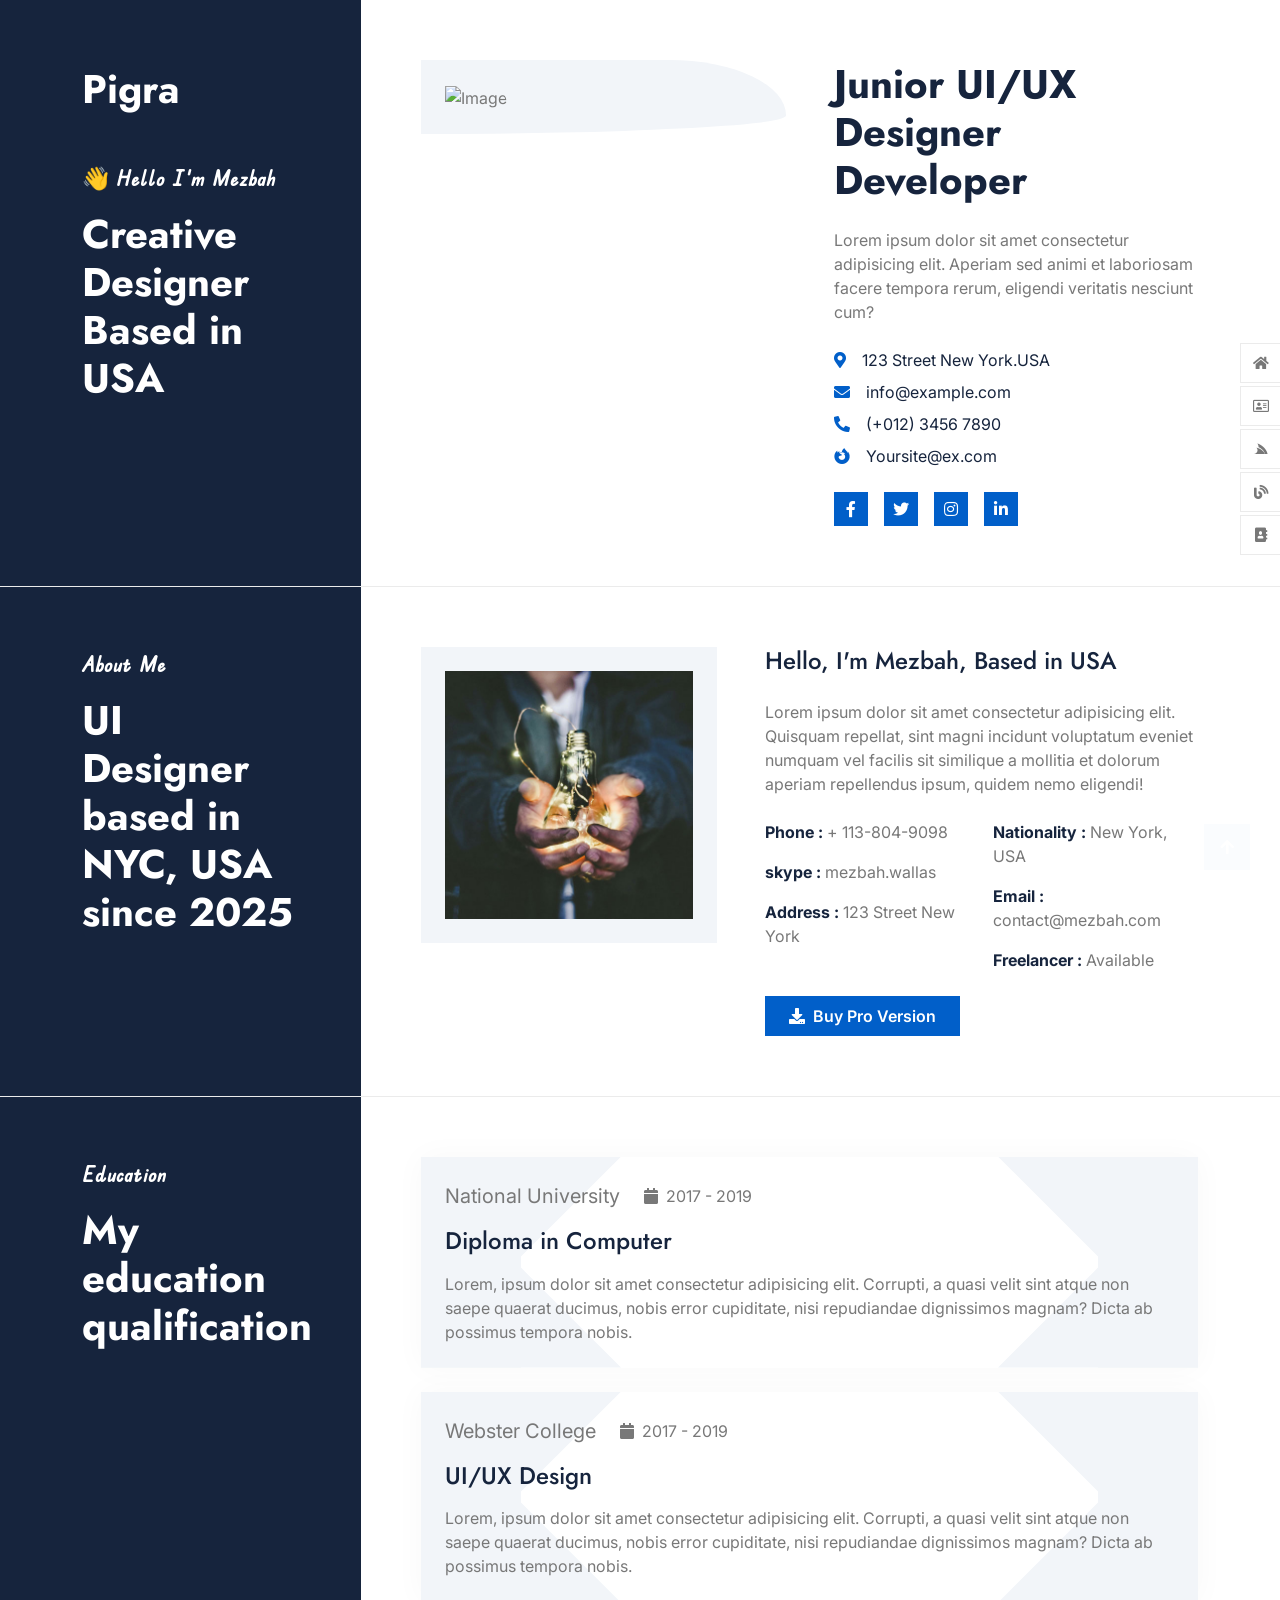
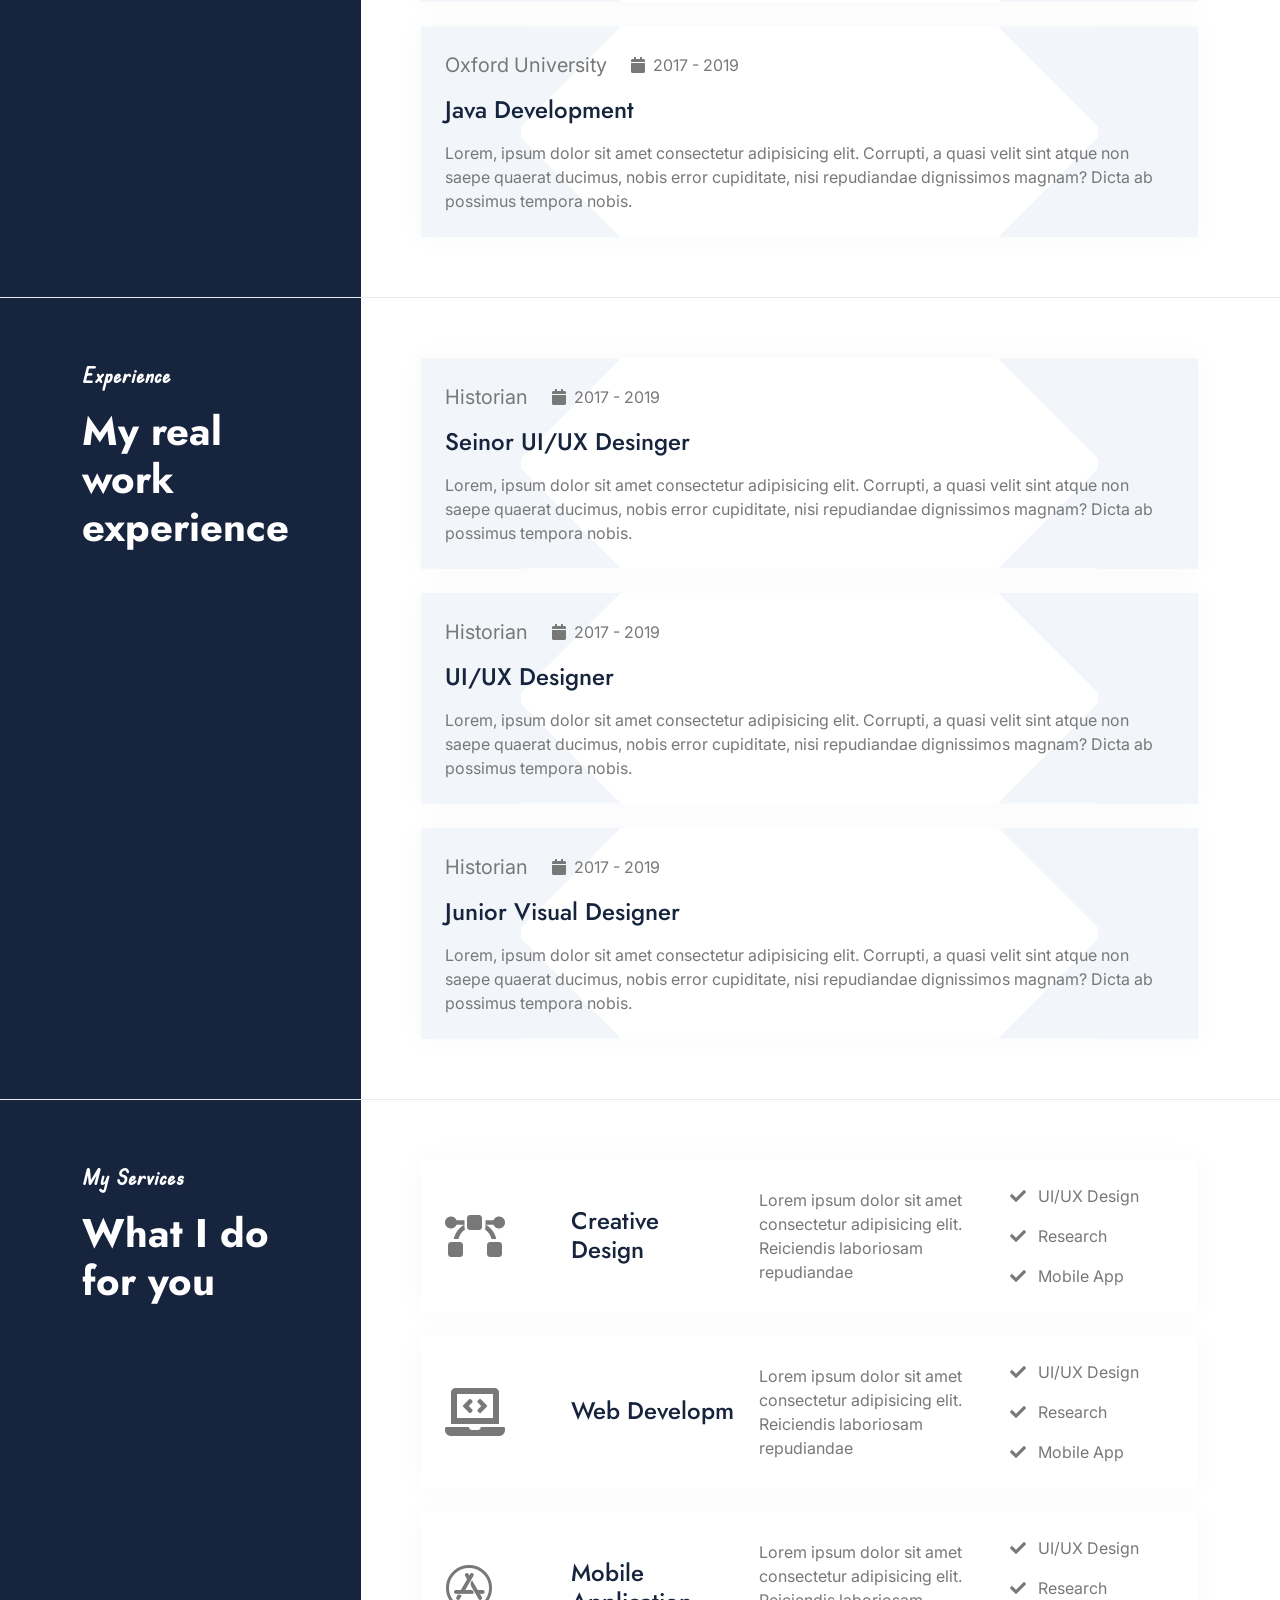
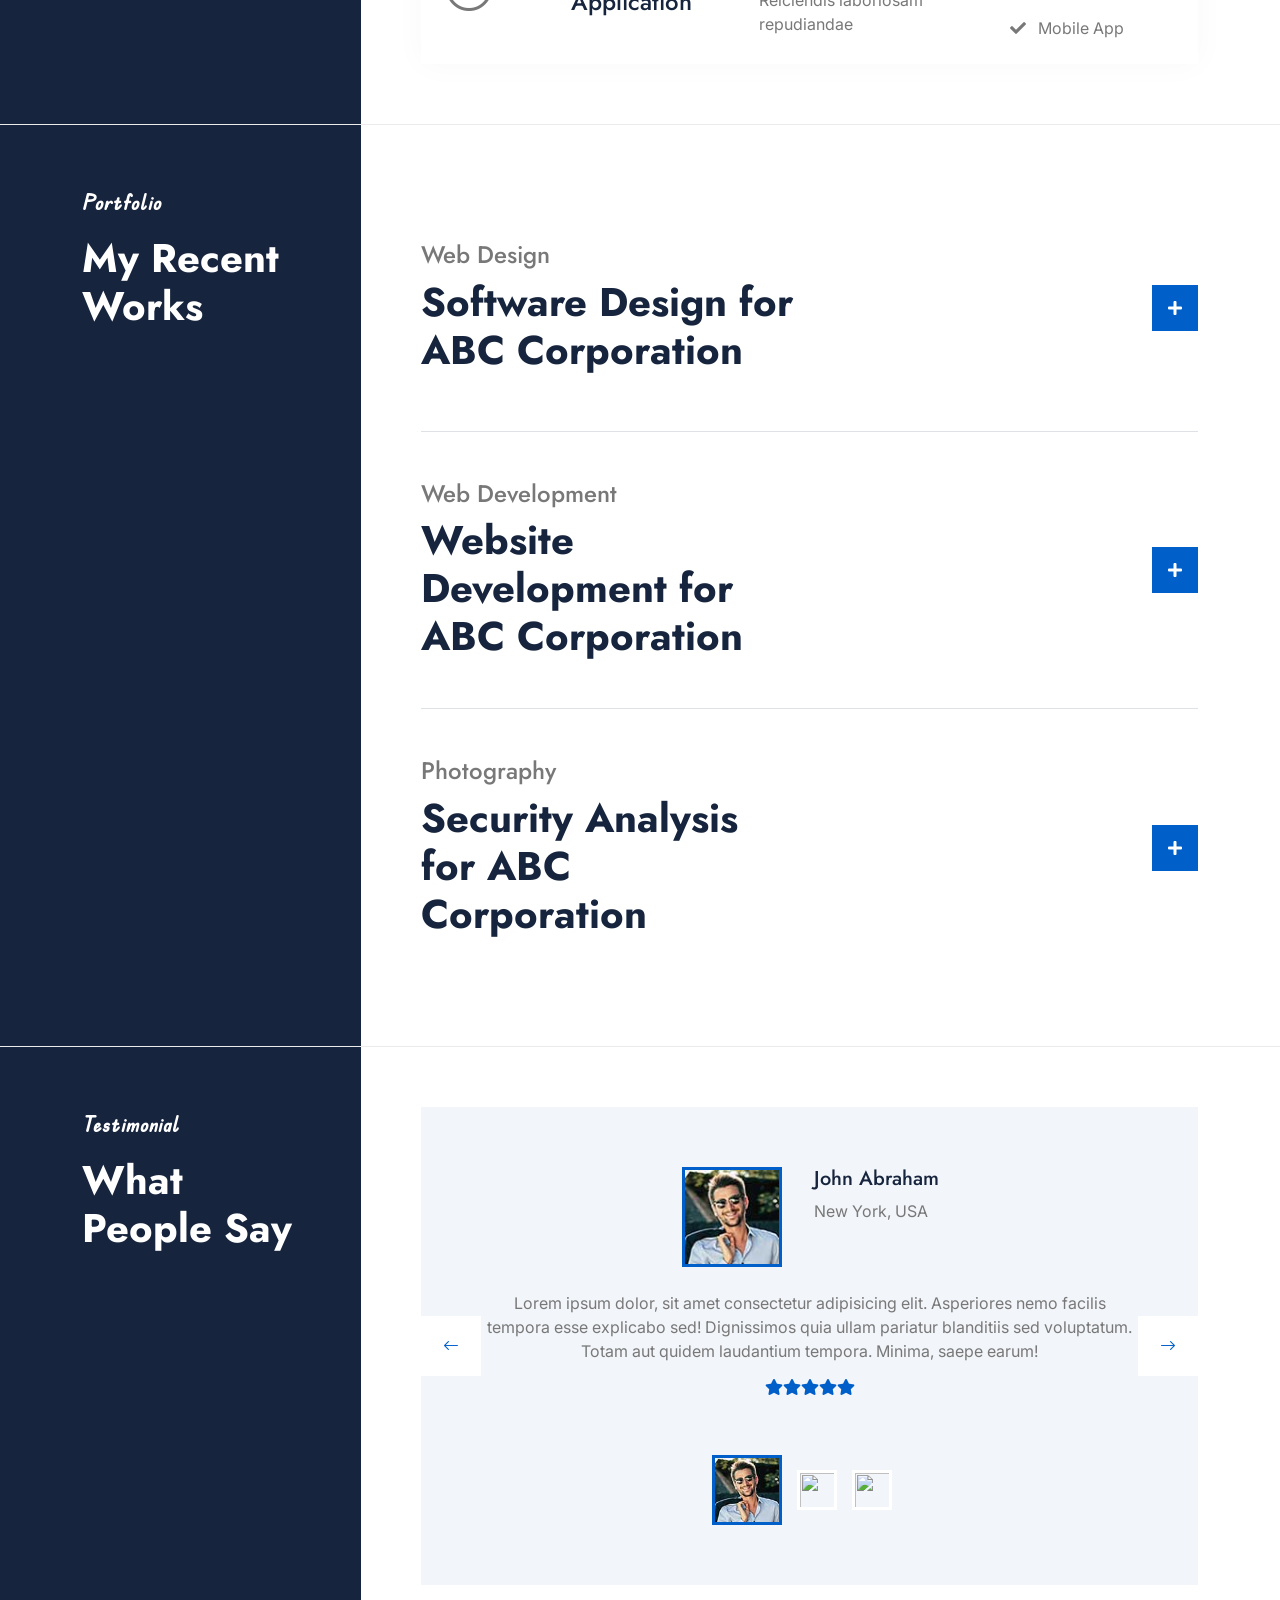
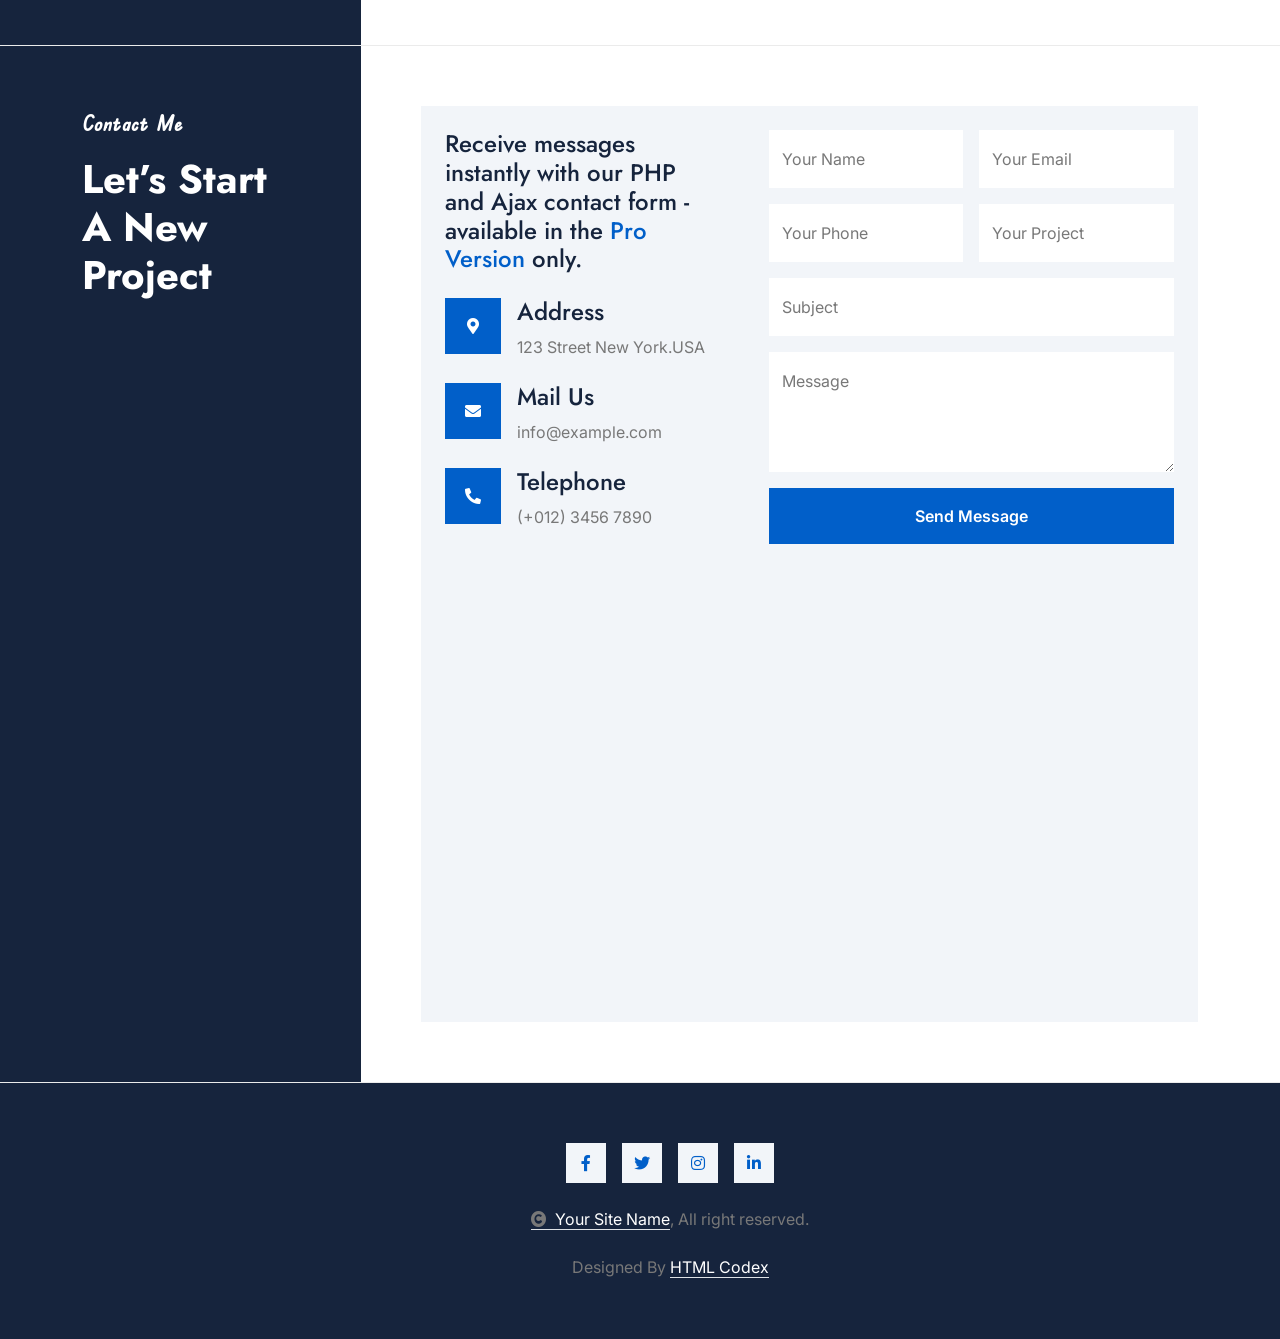
==== commit bb20ce1b: "Updated Title" ====
--- a/index.html
+++ b/index.html
@@ -3,7 +3,7 @@
 
     <head>
         <meta charset="utf-8">
-        <title>Pigra - Personal Portfolio Website Template</title>
+        <title>Aurna's Portfolio</title>
         <meta content="width=device-width, initial-scale=1.0" name="viewport">
         <meta content="" name="keywords">
         <meta content="" name="description">
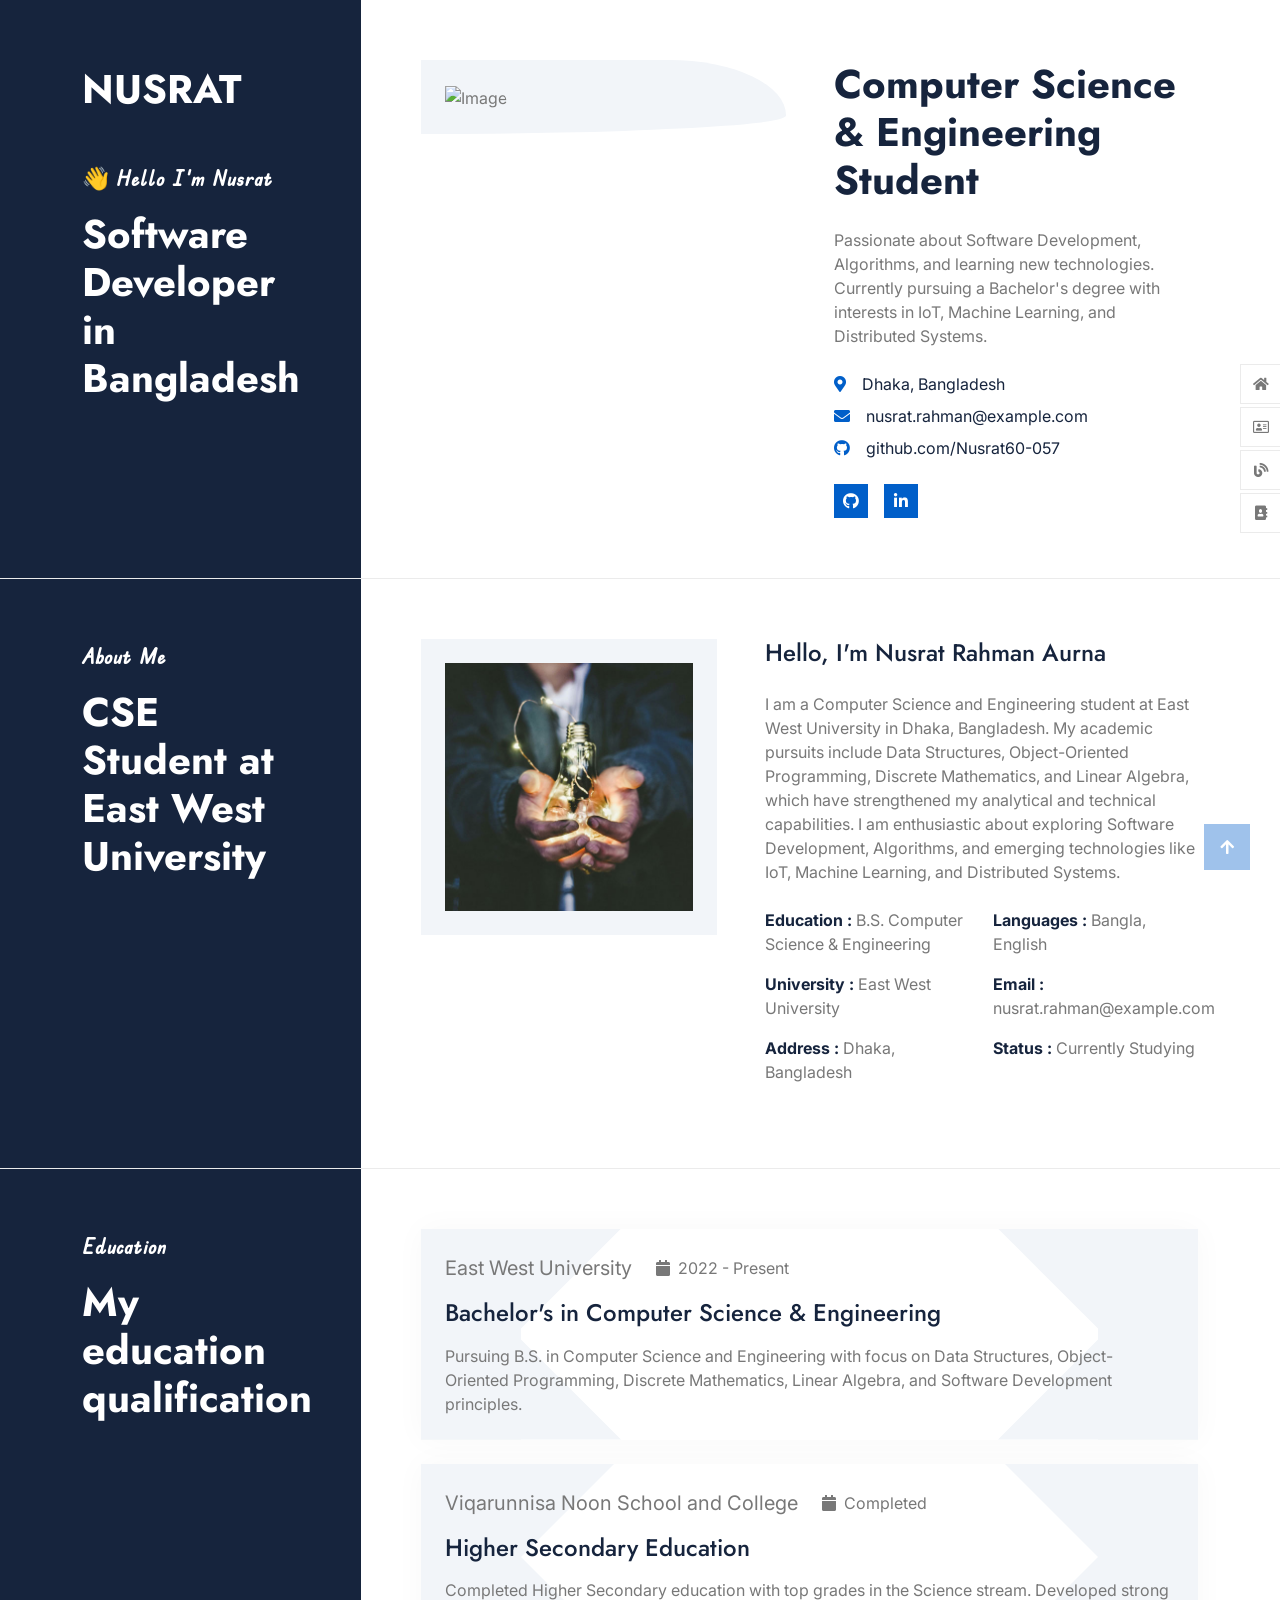
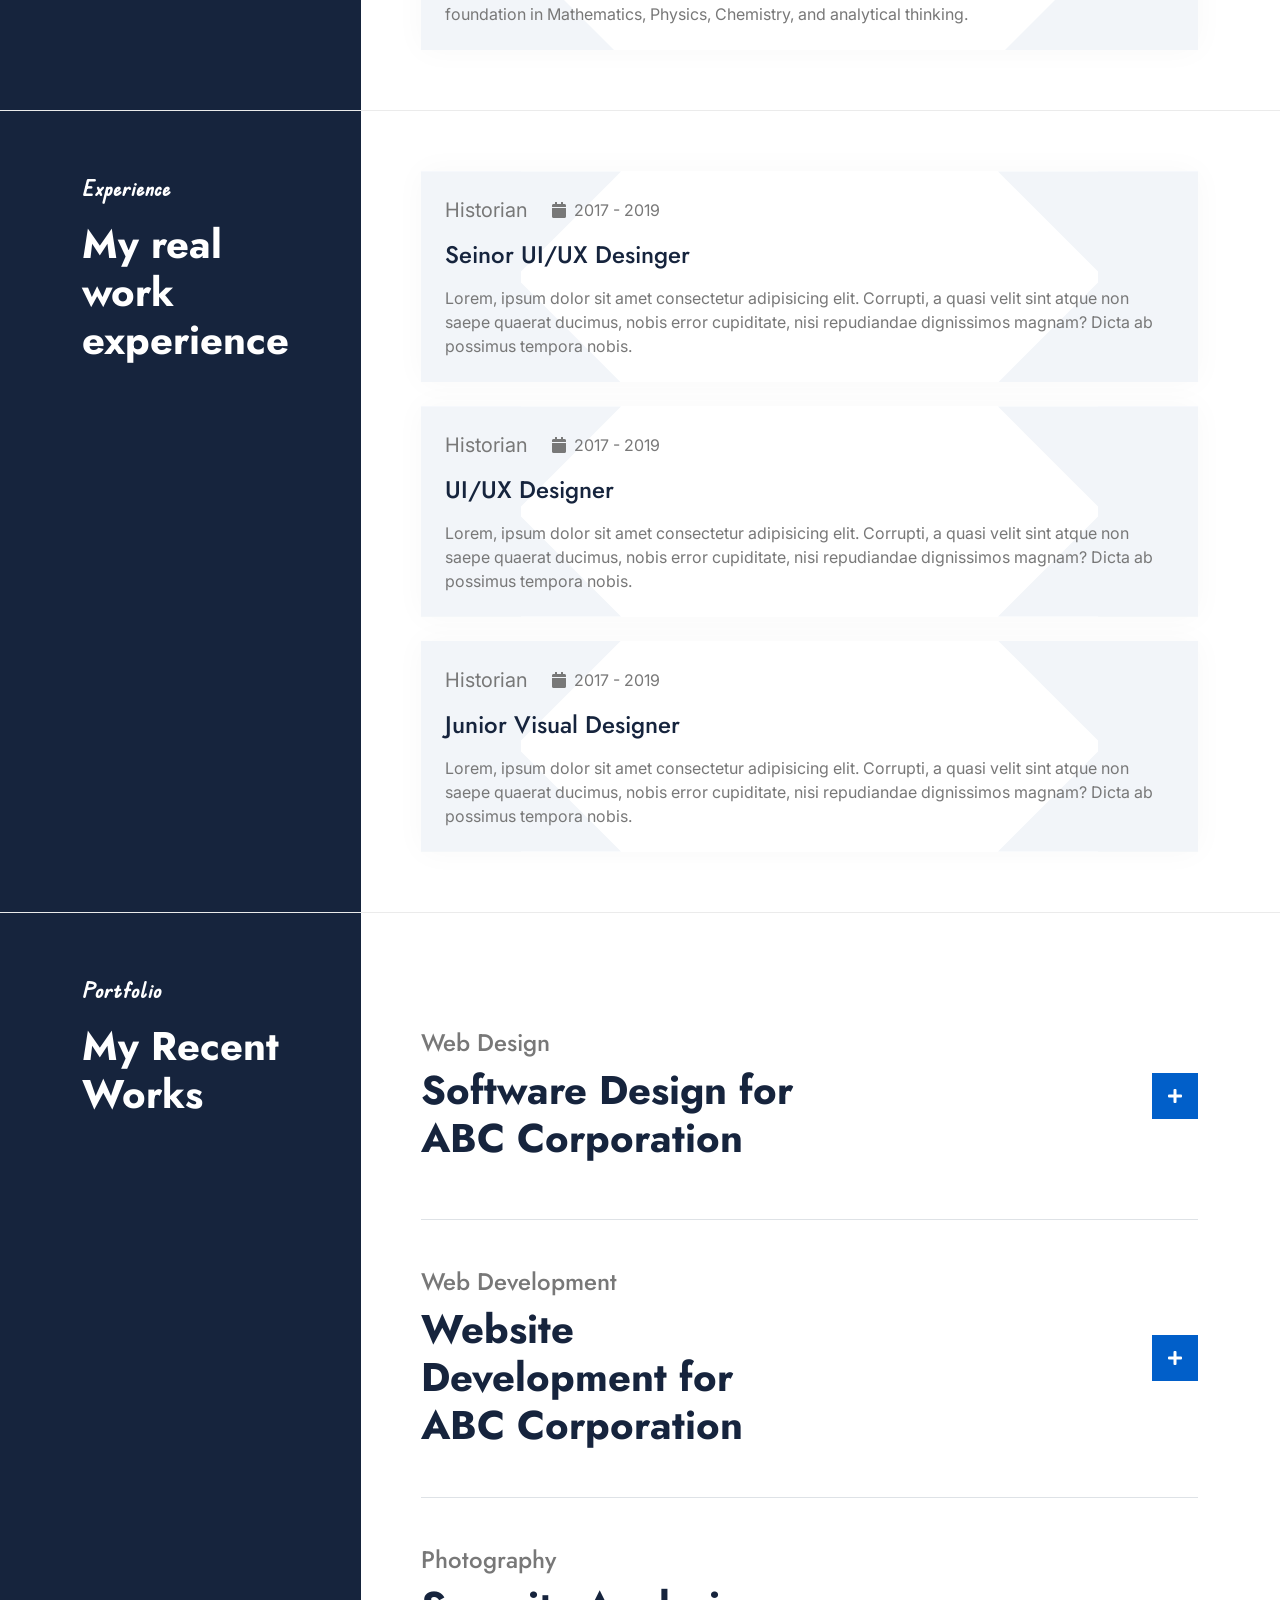
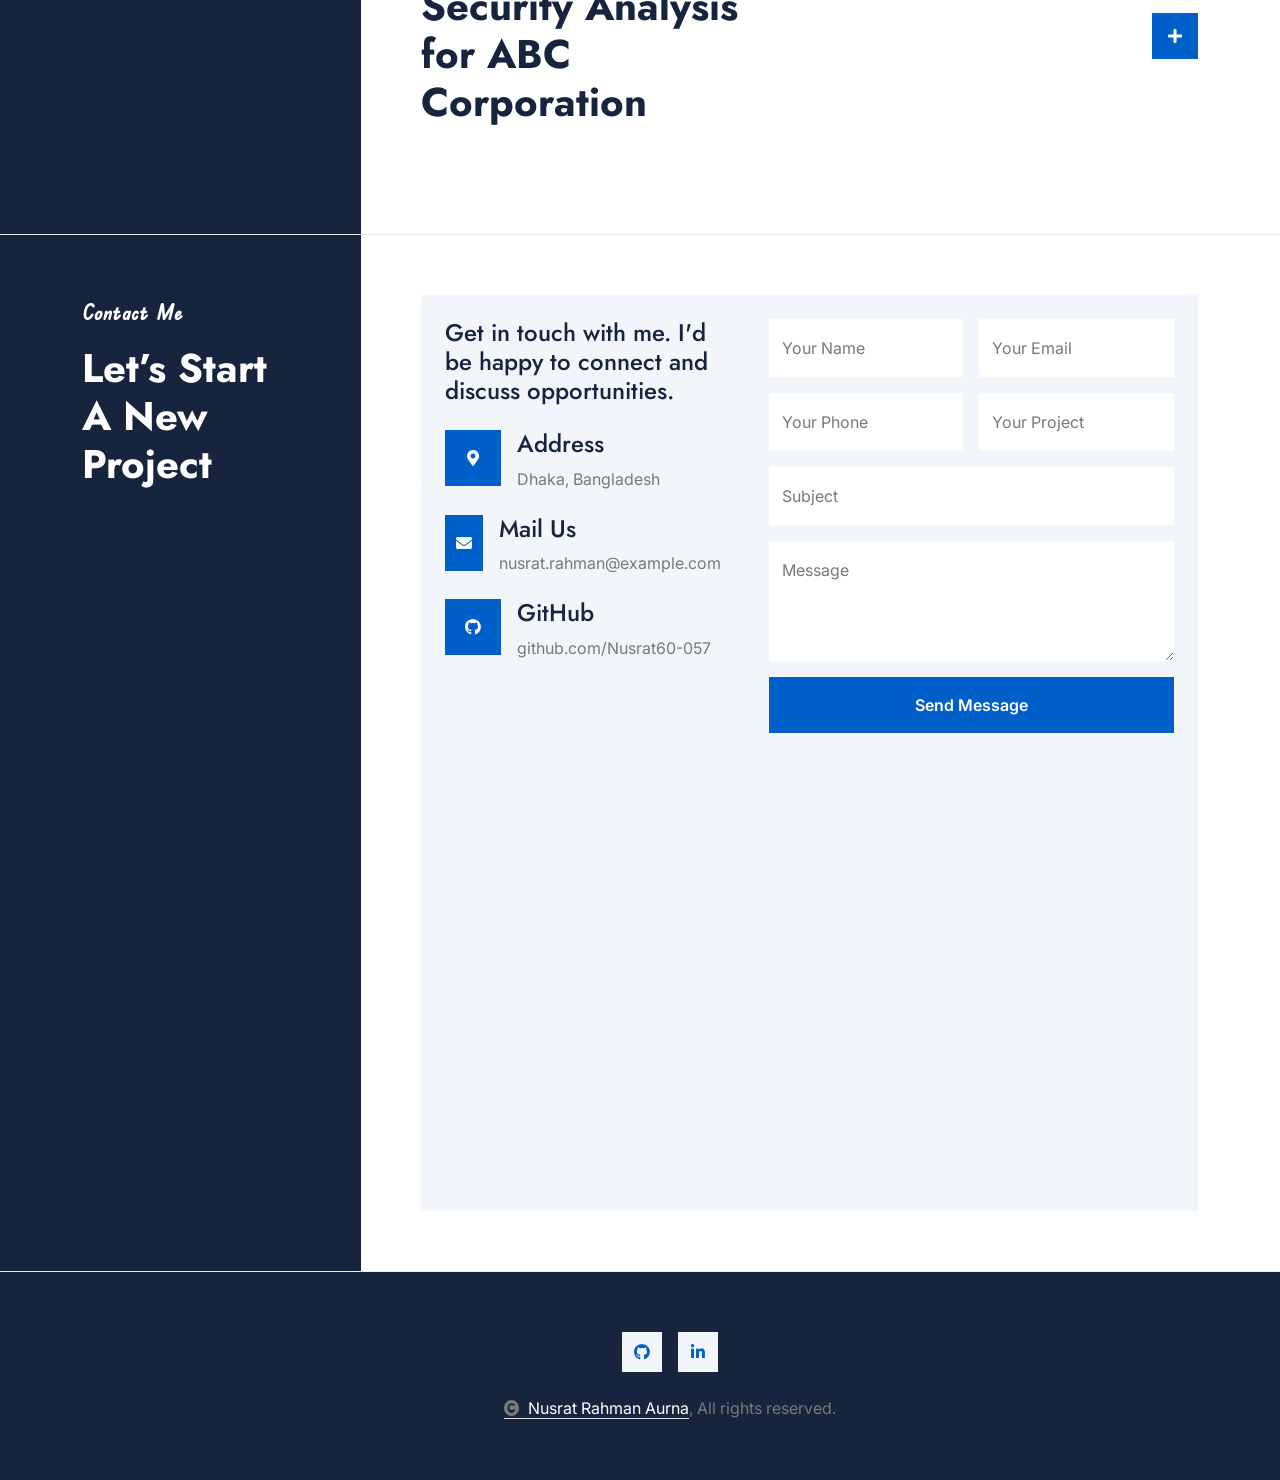
==== commit 690c5d69: "Updated The Whole site" ====
--- a/index.html
+++ b/index.html
@@ -45,28 +45,27 @@
         <div class="container-fluid nav-section border-0">
             <nav class="navbar navbar-light">
                 <div class="navbar-nav flex-column">
-                    <a href="#pigraHome" class="nav-item nav-link active"><span class="fa fa-home"></span> Home</a>
-                    <a href="#pigraAbout" class="nav-item nav-link"><span class="far fa-address-card"></span> About</a>
-                    <a href="#pigraService" class="nav-item nav-link"><span class="fab fa-servicestack"></span> Service</a>
-                    <a href="#pigraPortfolio" class="nav-item nav-link"><span class="fa fa-blog"></span> Portfolio</a>
-                    <a href="#pigraContact" class="nav-item nav-link"><span class="fas fa-address-book"></span> Contact</a>
+                    <a href="#home" class="nav-item nav-link active"><span class="fa fa-home"></span> Home</a>
+                    <a href="#about" class="nav-item nav-link"><span class="far fa-address-card"></span> About</a>
+                    <a href="#portfolio" class="nav-item nav-link"><span class="fa fa-blog"></span> Portfolio</a>
+                    <a href="#contact" class="nav-item nav-link"><span class="fas fa-address-book"></span> Contact</a>
                 </div>
             </nav>
         </div>
         <!-- Navbar End -->
 
         <!-- Header Start -->
-        <div class="container-fluid" id="pigraHome">
+        <div class="container-fluid" id="home">
             <div class="container">
                 <div class="row g-0">
                     <div class="col-12 col-lg-3">
                         <div class="header-content bg-dark h-100 pt-6 pe-6 pb-6">
                             <a href="index.html" class="navbar-brand d-inline-flex pb-5 wow fadeInUp" data-wow-delay="0.1s">
-                                <h1 class="display-6 text-white mb-0">Pigra</h1>
+                                <h1 class="display-6 text-white mb-0">NUSRAT</h1>
                             </a>
                             <div class="text-start d-flex flex-column justify-content-center wow fadeInUp" data-wow-delay="0.3s">
-                                <p class="text-white sub-title">👋 Hello I'm Mezbah</p>
-                                <h1 class="display-6 text-white mb-0">Creative Designer Based in USA</h1>
+                                <p class="text-white sub-title">👋 Hello I'm Nusrat</p>
+                                <h1 class="display-6 text-white mb-0">Software Developer in Bangladesh</h1>
                             </div>
                         </div>
                     </div>
@@ -79,30 +78,24 @@
                                     </div>
                                 </div>
                                 <div class="col-xl-6 wow fadeInUp" data-wow-delay="0.3s">
-                                    <h1 class="display-6 mb-4">Junior UI/UX Designer Developer</h1>
-                                    <p class="mb-4">Lorem ipsum dolor sit amet consectetur adipisicing elit. Aperiam sed animi et laboriosam facere tempora rerum, eligendi veritatis nesciunt cum?
+                                    <h1 class="display-6 mb-4">Computer Science & Engineering Student</h1>
+                                    <p class="mb-4">Passionate about Software Development, Algorithms, and learning new technologies. Currently pursuing a Bachelor's degree with interests in IoT, Machine Learning, and Distributed Systems.
                                     </p>
                                     <div class="d-flex align-items-center mb-2">
                                         <i class="fas fa-map-marker-alt text-primary me-3"></i>
-                                        <p class="text-dark mb-0">123 Street New York.USA</p>
+                                        <p class="text-dark mb-0">Dhaka, Bangladesh</p>
                                     </div>
                                     <div class="d-flex align-items-center mb-2">
                                         <i class="fas fa-envelope text-primary me-3"></i>
-                                        <p class="text-dark mb-0">info@example.com</p>
-                                    </div>
-                                    <div class="d-flex align-items-center mb-2">
-                                        <i class="fa fa-phone-alt text-primary me-3"></i>
-                                        <p class="text-dark mb-0">(+012) 3456 7890</p>
+                                        <p class="text-dark mb-0">nusrat.rahman@example.com</p>
                                     </div>
                                     <div class="d-flex align-items-center mb-4">
-                                        <i class="fab fa-firefox-browser text-primary me-3"></i>
-                                        <p class="text-dark mb-0">Yoursite@ex.com</p>
+                                        <i class="fab fa-github text-primary me-3"></i>
+                                        <p class="text-dark mb-0">github.com/Nusrat60-057</p>
                                     </div>
                                     <div class="d-flex">
-                                        <a class="btn btn-primary btn-sm-square me-3" href="#"><i class="fab fa-facebook-f text-white"></i></a>
-                                        <a class="btn btn-primary btn-sm-square me-3" href="#"><i class="fab fa-twitter text-white"></i></a>
-                                        <a class="btn btn-primary btn-sm-square me-3" href="#"><i class="fab fa-instagram text-white"></i></a>
-                                        <a class="btn btn-primary btn-sm-square me-0" href="#"><i class="fab fa-linkedin-in text-white"></i></a>
+                                        <a class="btn btn-primary btn-sm-square me-3" href="https://github.com/Nusrat60-057"><i class="fab fa-github text-white"></i></a>
+                                        <a class="btn btn-primary btn-sm-square me-0" href="https://www.linkedin.com/in/nusrat-rahman-aurna-292b16331/"><i class="fab fa-linkedin-in text-white"></i></a>
                                     </div>
                                 </div>
                             </div>
@@ -115,14 +108,14 @@
 
 
         <!-- About Start -->
-        <div class="container-fluid" id="pigraAbout">
+        <div class="container-fluid" id="about">
             <div class="container">
                 <div class="row g-0">
                     <div class="col-12 col-lg-3">
                         <div class="about-header bg-dark h-100 pt-6 pe-6 pb-6">
                             <div class="text-start d-flex flex-column justify-content-center wow fadeInUp" data-wow-delay="0.1s">
                                 <p class="text-white sub-title">About Me</p>
-                                <h1 class="display-6 text-white mb-0">UI Designer based in NYC, USA since 2025</h1>
+                                <h1 class="display-6 text-white mb-0">CSE Student at East West University</h1>
                             </div>
                         </div>
                     </div>
@@ -141,22 +134,21 @@
                                     </div>
                                 </div>
                                 <div class="col-xl-7 wow fadeInUp" data-wow-delay="0.3s">
-                                    <h4 class="mb-4">Hello, I'm Mezbah, Based in USA</h4>
-                                    <p class="mb-4">Lorem ipsum dolor sit amet consectetur adipisicing elit. Quisquam repellat, sint magni incidunt voluptatum eveniet numquam vel facilis sit similique a mollitia et dolorum aperiam repellendus ipsum, quidem nemo eligendi!
+                                    <h4 class="mb-4">Hello, I'm Nusrat Rahman Aurna</h4>
+                                    <p class="mb-4">I am a Computer Science and Engineering student at East West University in Dhaka, Bangladesh. My academic pursuits include Data Structures, Object-Oriented Programming, Discrete Mathematics, and Linear Algebra, which have strengthened my analytical and technical capabilities. I am enthusiastic about exploring Software Development, Algorithms, and emerging technologies like IoT, Machine Learning, and Distributed Systems.
                                     </p>
                                     <div class="row g-4 mb-4">
                                         <div class="col-6">
-                                            <p><strong class="fw-bold text-dark">Phone :</strong> + 113-804-9098</p>
-                                            <p><strong class="fw-bold text-dark">skype :</strong> mezbah.wallas</p>
-                                            <p class="mb-0"><strong class="fw-bold text-dark">Address :</strong> 123 Street New York</p>
+                                            <p><strong class="fw-bold text-dark">Education :</strong> B.S. Computer Science & Engineering</p>
+                                            <p><strong class="fw-bold text-dark">University :</strong> East West University</p>
+                                            <p class="mb-0"><strong class="fw-bold text-dark">Address :</strong> Dhaka, Bangladesh</p>
                                         </div>
                                         <div class="col-6">
-                                            <p><strong class="fw-bold text-dark">Nationality :</strong> New York, USA</p>
-                                            <p><strong class="fw-bold text-dark">Email :</strong> contact@mezbah.com</p>
-                                            <p class="mb-0"><strong class="fw-bold text-dark">Freelancer :</strong> Available</p>
-                                        </div>
-                                    </div>
-                                    <a href="https://htmlcodex.com/downloading/?item=3433" class="btn btn-primary py-2 px-4"> <i class="fas fa-download me-2"></i>Buy Pro Version</a>
+                                            <p><strong class="fw-bold text-dark">Languages :</strong> Bangla, English</p>
+                                            <p><strong class="fw-bold text-dark">Email :</strong> nusrat.rahman@example.com</p>
+                                            <p class="mb-0"><strong class="fw-bold text-dark">Status :</strong> Currently Studying</p>
+                                        </div>
+                                    </div>
                                 </div>
                             </div>
                         </div>
@@ -185,39 +177,26 @@
                                 <div class="col-12">
                                     <div class="education-item rounded p-4 h-100 wow fadeInUp" data-wow-delay="0.1s">
                                         <div class="d-flex align-items-center mb-3">
-                                            <p class="fs-5 mb-0 me-4">National University</p>
-                                            <div>
-                                                <span class="fa fa-calendar me-1"></span> 2017 - 2019
-                                            </div>
-                                        </div>
-                                        <h4 class="mb-3">Diploma in Computer</h4>
-                                        <p class="mb-0">Lorem, ipsum dolor sit amet consectetur adipisicing elit. Corrupti, a quasi velit sint atque non saepe quaerat ducimus, nobis error cupiditate, nisi repudiandae dignissimos magnam? Dicta ab possimus tempora nobis.
+                                            <p class="fs-5 mb-0 me-4">East West University</p>
+                                            <div>
+                                                <span class="fa fa-calendar me-1"></span> 2022 - Present
+                                            </div>
+                                        </div>
+                                        <h4 class="mb-3">Bachelor's in Computer Science & Engineering</h4>
+                                        <p class="mb-0">Pursuing B.S. in Computer Science and Engineering with focus on Data Structures, Object-Oriented Programming, Discrete Mathematics, Linear Algebra, and Software Development principles.
                                         </p>
                                     </div>
                                 </div>
                                 <div class="col-12">
                                     <div class="education-item rounded p-4 h-100 wow fadeInUp" data-wow-delay="0.3s">
                                         <div class="d-flex align-items-center mb-3">
-                                            <p class="fs-5 mb-0 me-4">Webster College</p>
-                                            <div>
-                                                <span class="fa fa-calendar me-1"></span> 2017 - 2019
-                                            </div>
-                                        </div>
-                                        <h4 class="mb-3">UI/UX Design</h4>
-                                        <p class="mb-0">Lorem, ipsum dolor sit amet consectetur adipisicing elit. Corrupti, a quasi velit sint atque non saepe quaerat ducimus, nobis error cupiditate, nisi repudiandae dignissimos magnam? Dicta ab possimus tempora nobis.
-                                        </p>
-                                    </div>
-                                </div>
-                                <div class="col-12">
-                                    <div class="education-item rounded p-4 h-100 wow fadeInUp" data-wow-delay="0.5s">
-                                        <div class="d-flex align-items-center mb-3">
-                                            <p class="fs-5 mb-0 me-4">Oxford University</p>
-                                            <div>
-                                                <span class="fa fa-calendar me-1"></span> 2017 - 2019
-                                            </div>
-                                        </div>
-                                        <h4 class="mb-3">Java Development</h4>
-                                        <p class="mb-0">Lorem, ipsum dolor sit amet consectetur adipisicing elit. Corrupti, a quasi velit sint atque non saepe quaerat ducimus, nobis error cupiditate, nisi repudiandae dignissimos magnam? Dicta ab possimus tempora nobis.
+                                            <p class="fs-5 mb-0 me-4">Viqarunnisa Noon School and College</p>
+                                            <div>
+                                                <span class="fa fa-calendar me-1"></span> Completed
+                                            </div>
+                                        </div>
+                                        <h4 class="mb-3">Higher Secondary Education</h4>
+                                        <p class="mb-0">Completed Higher Secondary education with top grades in the Science stream. Developed strong foundation in Mathematics, Physics, Chemistry, and analytical thinking.
                                         </p>
                                     </div>
                                 </div>
@@ -292,95 +271,8 @@
         <!-- Exparience End -->
 
 
-        <!-- Service Start -->
-        <div class="container-fluid" id="pigraService">
-            <div class="container">
-                <div class="row g-0">
-                    <div class="col-lg-3">
-                        <div class="service-header h-100 bg-dark pt-6 pe-6 pb-6">
-                            <div class="text-start d-flex flex-column justify-content-center wow fadeInUp" data-wow-delay="0.1s">
-                                <p class="text-white sub-title">My Services</p>
-                                <h1 class="display-6 text-white mb-0">What I do for you</h1>
-                            </div>
-                        </div>
-                    </div>
-                    <div class="col-lg-9">
-                        <div class="service-content h-100 pt-6 ps-6 pb-6">
-                            <div class="row g-4">
-                                <div class="col-12">
-                                    <div class="service-item p-4 wow fadeInUp" data-wow-delay="0.1s">
-                                        <div class="row g-4 align-items-center">
-                                            <div class="col-xl-2">
-                                                <i class="fas fa-bezier-curve fa-3x"></i>
-                                            </div>
-                                            <div class="col-xl-3">
-                                                <h4 class="mb-0">Creative Design</h4>
-                                            </div>
-                                            <div class="col-xl-4">
-                                                <p class="mb-0">Lorem ipsum dolor sit amet consectetur adipisicing elit. Reiciendis laboriosam repudiandae
-                                                </p>
-                                            </div>
-                                            <div class="col-xl-3">
-                                                <p><i class="fa fa-check me-2"></i> UI/UX Design</p>
-                                                <p><i class="fa fa-check me-2"></i> Research</p>
-                                                <p class="mb-0"><i class="fa fa-check me-2"></i> Mobile App</p>
-                                            </div>
-                                        </div>
-                                    </div>
-                                </div>
-                                <div class="col-12">
-                                    <div class="service-item p-4 wow fadeInUp" data-wow-delay="0.3s">
-                                        <div class="row g-4 align-items-center">
-                                            <div class="col-xl-2">
-                                                <i class="fas fa-laptop-code fa-3x"></i>
-                                            </div>
-                                            <div class="col-xl-3">
-                                                <h4 class="mb-0">Web Developm</h4>
-                                            </div>
-                                            <div class="col-xl-4">
-                                                <p class="mb-0">Lorem ipsum dolor sit amet consectetur adipisicing elit. Reiciendis laboriosam repudiandae
-                                                </p>
-                                            </div>
-                                            <div class="col-xl-3">
-                                                <p><i class="fa fa-check me-2"></i> UI/UX Design</p>
-                                                <p><i class="fa fa-check me-2"></i> Research</p>
-                                                <p class="mb-0"><i class="fa fa-check me-2"></i> Mobile App</p>
-                                            </div>
-                                        </div>
-                                    </div>
-                                </div>
-                                <div class="col-12">
-                                    <div class="service-item p-4 wow fadeInUp" data-wow-delay="0.5s">
-                                        <div class="row g-4 align-items-center">
-                                            <div class="col-xl-2">
-                                                <i class="fab fa-app-store fa-3x"></i>
-                                            </div>
-                                            <div class="col-xl-3">
-                                                <h4 class="mb-0">Mobile Application</h4>
-                                            </div>
-                                            <div class="col-xl-4">
-                                                <p class="mb-0">Lorem ipsum dolor sit amet consectetur adipisicing elit. Reiciendis laboriosam repudiandae
-                                                </p>
-                                            </div>
-                                            <div class="col-xl-3">
-                                                <p><i class="fa fa-check me-2"></i> UI/UX Design</p>
-                                                <p><i class="fa fa-check me-2"></i> Research</p>
-                                                <p class="mb-0"><i class="fa fa-check me-2"></i> Mobile App</p>
-                                            </div>
-                                        </div>
-                                    </div>
-                                </div>
-                            </div>
-                        </div>
-                    </div>
-                </div>
-            </div>
-        </div>
-        <!-- Service End -->
-
-
         <!-- Portfolio Start -->
-        <div class="container-fluid" id="pigraPortfolio">
+        <div class="container-fluid" id="portfolio">
             <div class="container">
                 <div class="row g-0">
                     <div class="col-lg-3">
@@ -460,117 +352,8 @@
         </div>
         <!-- Portfolio End -->
 
-
-        <!-- Testimonial Start -->
-        <div class="container-fluid">
-            <div class="container">
-                <div class="row g-0">
-                    <div class="col-lg-3">
-                        <div class="testimonial-header h-100 bg-dark pt-6 pe-6 pb-6">
-                            <div class="text-start d-flex flex-column justify-content-center wow fadeInUp" data-wow-delay="0.1s">
-                                <p class="text-white sub-title">Testimonial</p>
-                                <h1 class="display-6 text-white mb-0">What People Say</h1>
-                            </div>
-                        </div>
-                    </div>
-                    <div class="col-lg-9">
-                        <div class="testimonial-content h-100 pt-6 ps-6 pb-6">
-                            <div class="testimonial-carousel owl-carousel bg-light wow fadeInUp" data-wow-delay="0.1s">
-                                <div class="testimonial-item" data-dot="<img class='img-fluid' src='img/testimonial-img-1.jpg' alt=''>">
-                                    <div class="row gy-4 gx-2 mb-4">
-                                        <div class="col-sm-6">
-                                            <div class="d-flex justify-content-sm-end">
-                                                <div class="testimonial-inner-img border border-primary border-3 me-4" style="width: 100px; height: 100px;">
-                                                    <img src="img/testimonial-img-1.jpg" class="img-fluid" style="object-fit: cover;" alt="">
-                                                </div>
-                                            </div>
-                                        </div>
-                                        <div class="col-sm-6">
-                                            <div>
-                                                <h5 class="mb-2">John Abraham</h5>
-                                                <p class="mb-0">New York, USA</p>
-                                            </div>
-                                        </div>
-                                    </div>
-                                    <div class="text-sm-center">
-                                        <p>Lorem ipsum dolor, sit amet consectetur adipisicing elit. Asperiores nemo facilis tempora esse explicabo sed! Dignissimos quia ullam pariatur blanditiis sed voluptatum. Totam aut quidem laudantium tempora. Minima, saepe earum!
-                                        </p>
-                                        <div class="d-flex justify-content-sm-center">
-                                            <i class="fas fa-star text-primary"></i>
-                                            <i class="fas fa-star text-primary"></i>
-                                            <i class="fas fa-star text-primary"></i>
-                                            <i class="fas fa-star text-primary"></i>
-                                            <i class="fas fa-star text-primary"></i>
-                                        </div>
-                                    </div>
-                                </div>
-                                <div class="testimonial-item" data-dot="<img class='img-fluid' src='img/testimonial-img-2.jpg' alt=''>">
-                                    <div class="row gy-4 gx-2 mb-4">
-                                        <div class="col-sm-6">
-                                            <div class="d-flex justify-content-sm-end">
-                                                <div class="testimonial-inner-img border border-primary border-3 me-4" style="width: 100px; height: 100px;">
-                                                    <img src="img/testimonial-img-2.jpg" class="img-fluid" style="object-fit: cover;" alt="">
-                                                </div>
-                                            </div>
-                                        </div>
-                                        <div class="col-sm-6">
-                                            <div>
-                                                <h5 class="mb-2">John Abraham</h5>
-                                                <p class="mb-0">New York, USA</p>
-                                            </div>
-                                        </div>
-                                    </div>
-                                    <div class="text-sm-center">
-                                        <p>Lorem ipsum dolor, sit amet consectetur adipisicing elit. Asperiores nemo facilis tempora esse explicabo sed! Dignissimos quia ullam pariatur blanditiis sed voluptatum. Totam aut quidem laudantium tempora. Minima, saepe earum!
-                                        </p>
-                                        <div class="d-flex justify-content-sm-center">
-                                            <i class="fas fa-star text-primary"></i>
-                                            <i class="fas fa-star text-primary"></i>
-                                            <i class="fas fa-star text-primary"></i>
-                                            <i class="fas fa-star text-primary"></i>
-                                            <i class="fas fa-star text-primary"></i>
-                                        </div>
-                                    </div>
-                                </div>
-                                <div class="testimonial-item" data-dot="<img class='img-fluid' src='img/testimonial-img-3.jpg' alt=''>">
-                                    <div class="row gy-4 gx-2 mb-4">
-                                        <div class="col-sm-6">
-                                            <div class="d-flex justify-content-sm-end">
-                                                <div class="testimonial-inner-img border border-primary border-3 me-4" style="width: 100px; height: 100px;">
-                                                    <img src="img/testimonial-img-3.jpg" class="img-fluid" style="object-fit: cover;" alt="">
-                                                </div>
-                                            </div>
-                                        </div>
-                                        <div class="col-sm-6">
-                                            <div>
-                                                <h5 class="mb-2">John Abraham</h5>
-                                                <p class="mb-0">New York, USA</p>
-                                            </div>
-                                        </div>
-                                    </div>
-                                    <div class="text-sm-center">
-                                        <p>Lorem ipsum dolor, sit amet consectetur adipisicing elit. Asperiores nemo facilis tempora esse explicabo sed! Dignissimos quia ullam pariatur blanditiis sed voluptatum. Totam aut quidem laudantium tempora. Minima, saepe earum!
-                                        </p>
-                                        <div class="d-flex justify-content-sm-center">
-                                            <i class="fas fa-star text-primary"></i>
-                                            <i class="fas fa-star text-primary"></i>
-                                            <i class="fas fa-star text-primary"></i>
-                                            <i class="fas fa-star text-primary"></i>
-                                            <i class="fas fa-star text-primary"></i>
-                                        </div>
-                                    </div>
-                                </div>
-                            </div>
-                        </div>
-                    </div>
-                </div>
-            </div>
-        </div>
-        <!-- Testimonial End -->
-
-
         <!-- Contact Start -->
-        <div class="container-fluid" id="pigraContact">
+        <div class="container-fluid" id="contact">
             <div class="container">
                 <div class="row g-0">
                     <div class="col-lg-3">
@@ -586,14 +369,14 @@
                             <div class="bg-light p-4">
                                 <div class="row g-5">
                                     <div class="col-xl-5 wow fadeInUp" data-wow-delay="0.1s">
-                                        <h4 class="mb-4">Receive messages instantly with our PHP and Ajax contact form - available in the <a href="https://htmlcodex.com/downloading/?item=3433">Pro Version</a> only.</h4>
+                                        <h4 class="mb-4">Get in touch with me. I'd be happy to connect and discuss opportunities.</h4>
                                         <div class="d-flex mb-4">
                                             <div class="btn-xl-square bg-primary text-white me-3">
                                                 <i class="fas fa-map-marker-alt"></i>
                                             </div>
                                             <div>
                                                 <h4>Address</h4>
-                                                <p class="mb-0">123 Street New York.USA</p>
+                                                <p class="mb-0">Dhaka, Bangladesh</p>
                                             </div>
                                         </div>
                                         <div class="d-flex mb-4">
@@ -602,16 +385,16 @@
                                             </div>
                                             <div>
                                                 <h4>Mail Us</h4>
-                                                <p class="mb-0">info@example.com</p>
+                                                <p class="mb-0">nusrat.rahman@example.com</p>
                                             </div>
                                         </div>
                                         <div class="d-flex">
                                             <div class="btn-xl-square bg-primary text-white me-3">
-                                                <i class="fa fa-phone-alt"></i>
-                                            </div>
-                                            <div>
-                                                <h4>Telephone</h4>
-                                                <p class="mb-0">(+012) 3456 7890</p>
+                                                <i class="fab fa-github"></i>
+                                            </div>
+                                            <div>
+                                                <h4>GitHub</h4>
+                                                <p class="mb-0">github.com/Nusrat60-057</p>
                                             </div>
                                         </div>
                                     </div>
@@ -689,20 +472,14 @@
                             <div class="row g-4 align-items-center">
                                 <div class="col-12 text-center">
                                     <div class="d-flex justify-content-center">
-                                        <a class="btn btn-light btn-md-square me-3" href=""><i class="fab fa-facebook-f"></i></a>
-                                        <a class="btn btn-light btn-md-square me-3" href=""><i class="fab fa-twitter"></i></a>
-                                        <a class="btn btn-light btn-md-square me-3" href=""><i class="fab fa-instagram"></i></a>
-                                        <a class="btn btn-light btn-md-square me-0" href=""><i class="fab fa-linkedin-in"></i></a>
+                                        <a class="btn btn-light btn-md-square me-3" href="https://github.com/Nusrat60-057"><i class="fab fa-github"></i></a>
+                                        <a class="btn btn-light btn-md-square me-0" href="https://www.linkedin.com/in/nusrat-rahman-aurna-292b16331/"><i class="fab fa-linkedin-in"></i></a>
                                     </div>
                                 </div>
                                 <div class="col-12 text-center">
-                                    <span class="text-body"><a href="#" class="border-bottom text-white"><i class="fas fa-copyright text-body me-2"></i>Your Site Name</a>, All right reserved.</span>
-                                </div>
-                                <div class="col-12 text-center text-body">
-                                    <!--/*** The author’s attribution link must remain intact in the template. ***/-->
-                                    <!--/*** If you wish to remove this credit link, please purchase the Pro Version . ***/-->
-                                    Designed By <a class="border-bottom text-white" href="https://htmlcodex.com">HTML Codex</a>
-                                </div>
+                                    <span class="text-body"><a href="#" class="border-bottom text-white"><i class="fas fa-copyright text-body me-2"></i>Nusrat Rahman Aurna</a>, All rights reserved.</span>
+                                </div>
+
                             </div>
                        </div>        
                     </div>
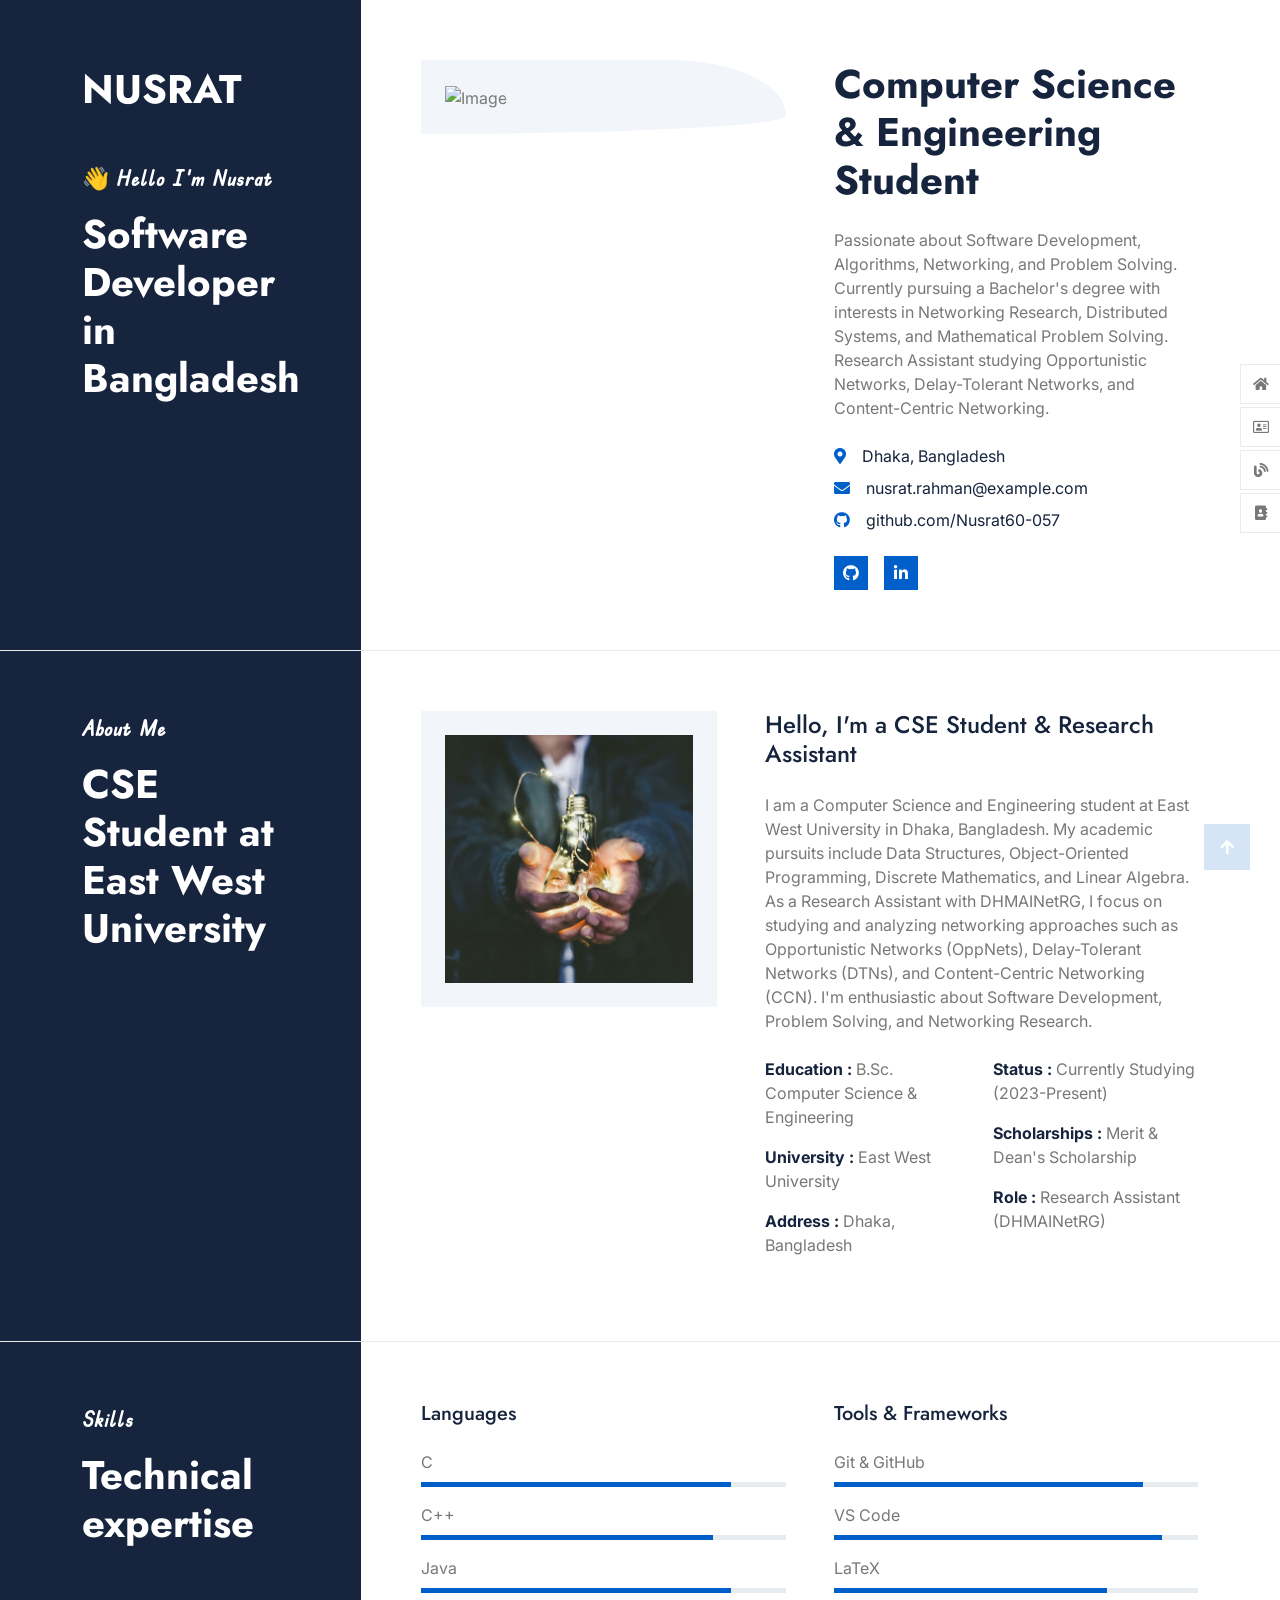
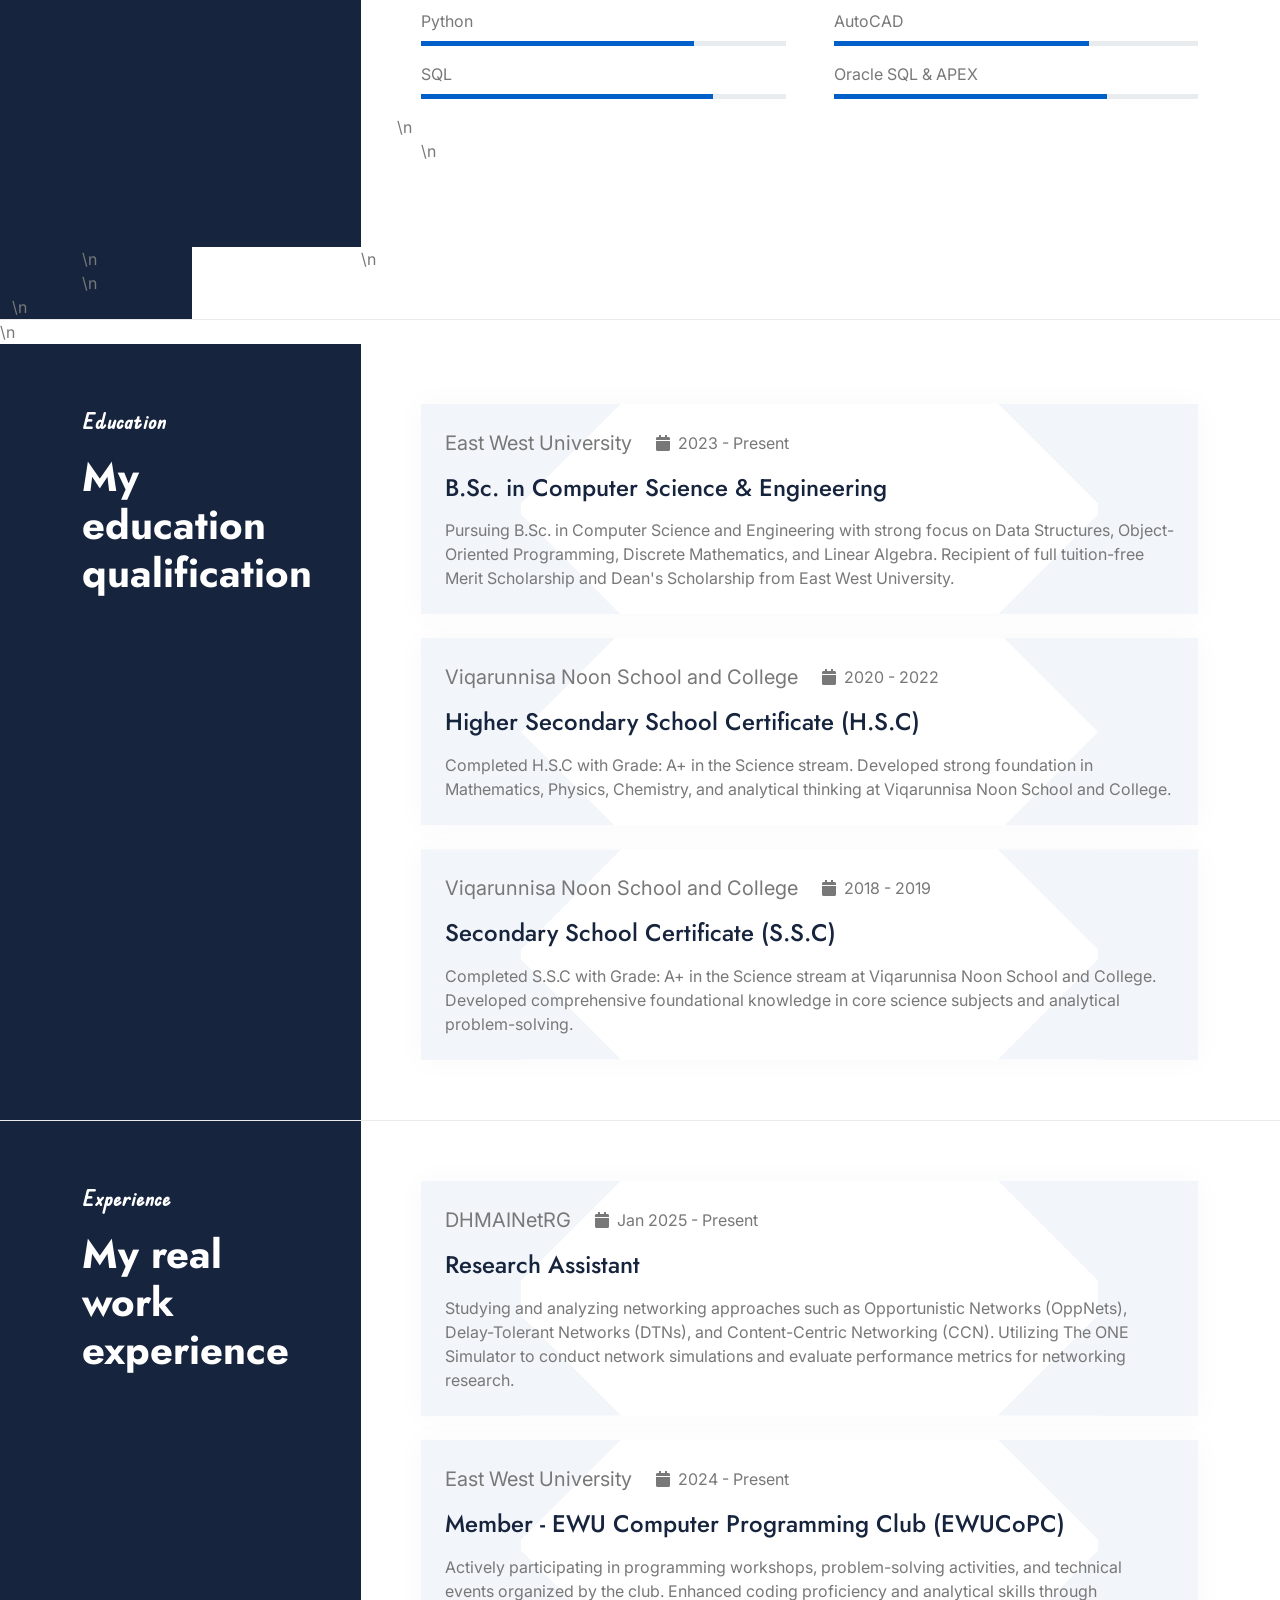
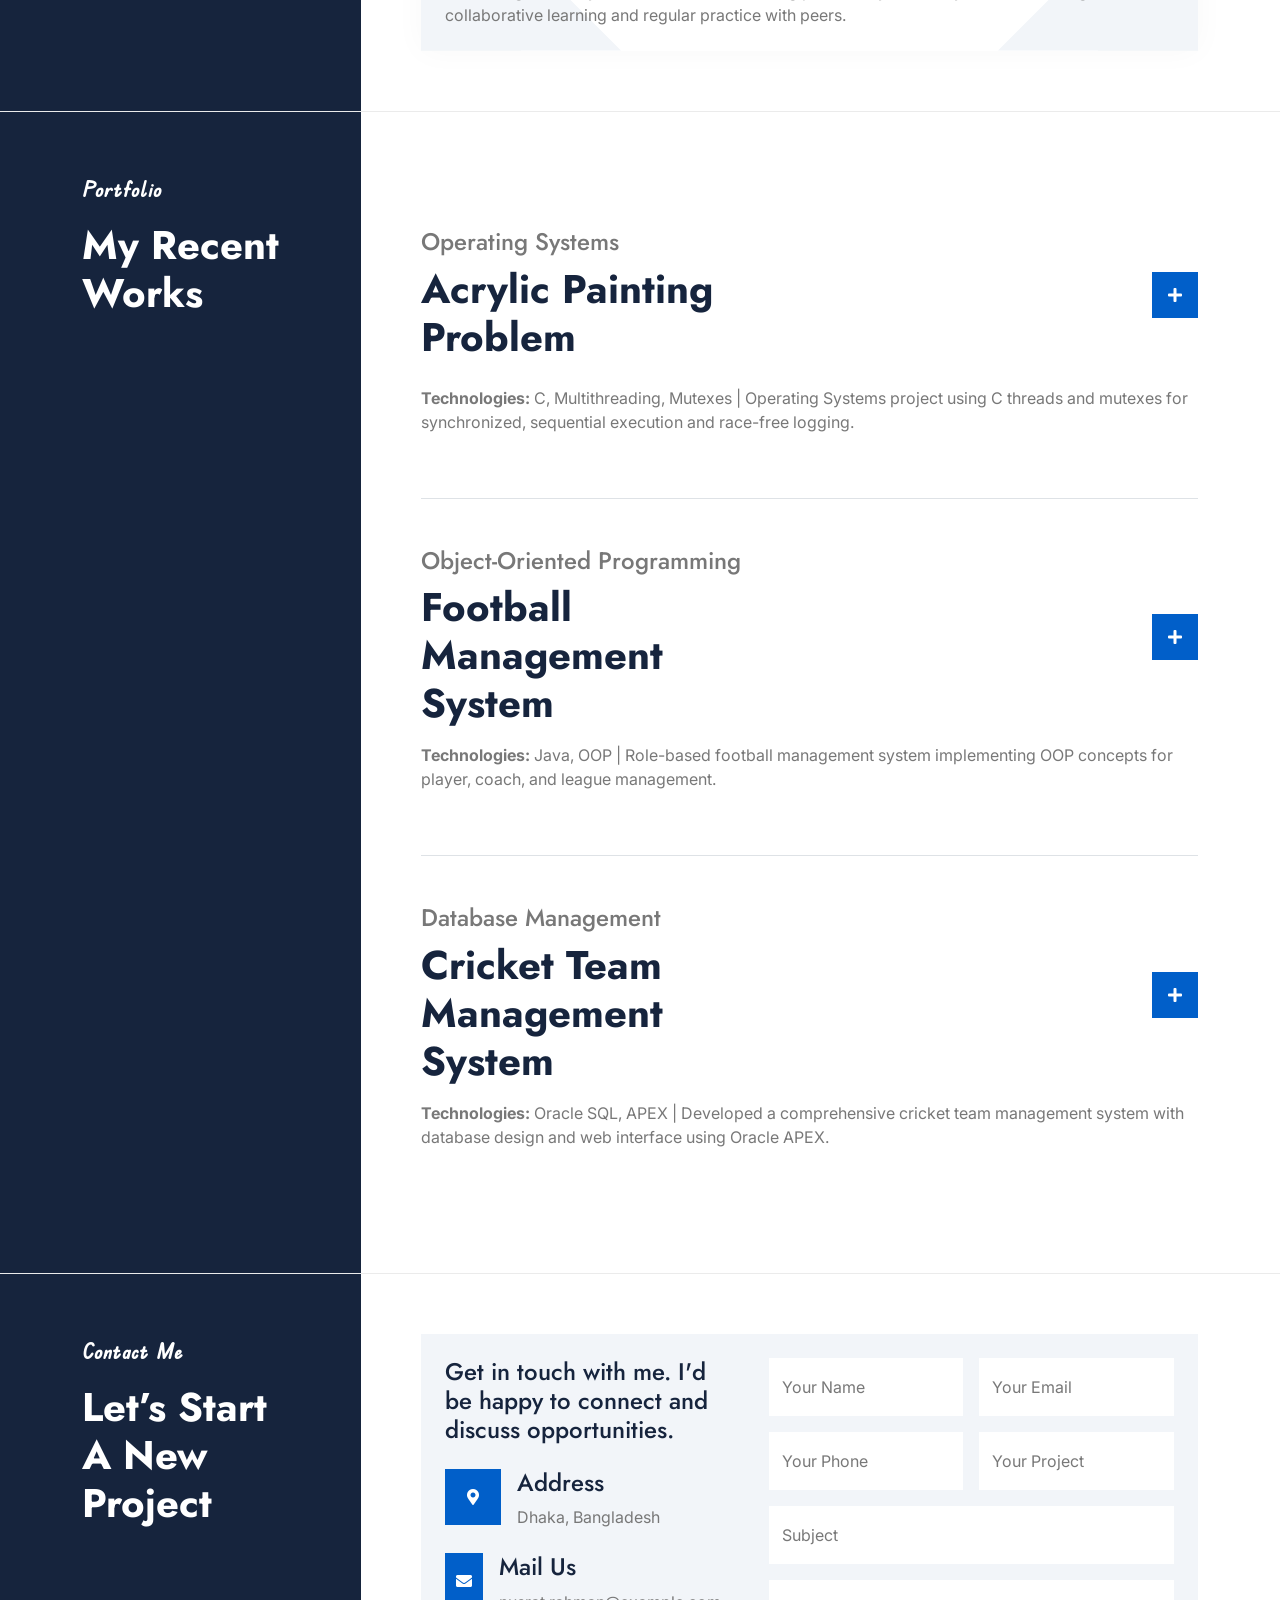
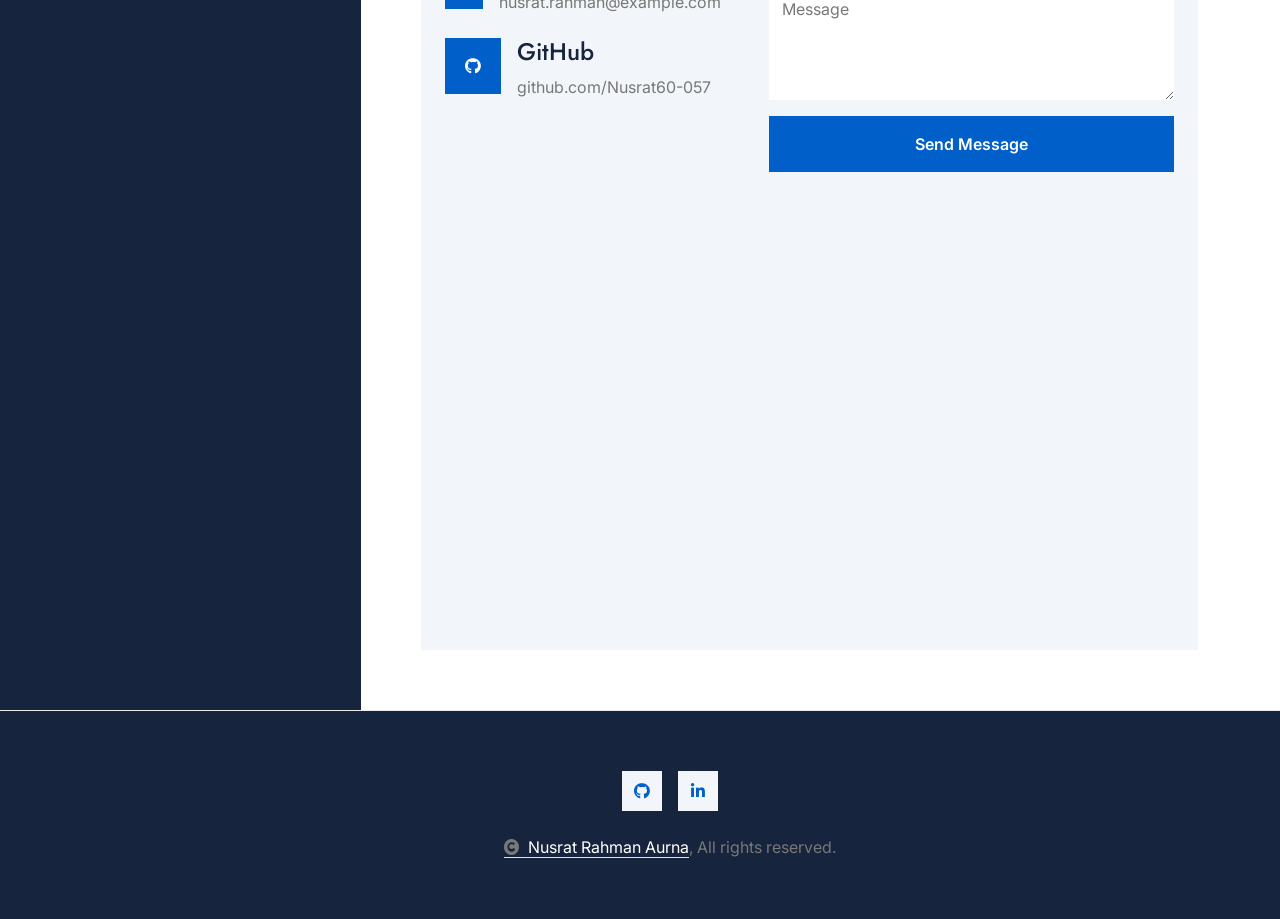
==== commit 5da103f4: "Added new information" ====
--- a/index.html
+++ b/index.html
@@ -79,7 +79,7 @@
                                 </div>
                                 <div class="col-xl-6 wow fadeInUp" data-wow-delay="0.3s">
                                     <h1 class="display-6 mb-4">Computer Science & Engineering Student</h1>
-                                    <p class="mb-4">Passionate about Software Development, Algorithms, and learning new technologies. Currently pursuing a Bachelor's degree with interests in IoT, Machine Learning, and Distributed Systems.
+                                    <p class="mb-4">Passionate about Software Development, Algorithms, Networking, and Problem Solving. Currently pursuing a Bachelor's degree with interests in Networking Research, Distributed Systems, and Mathematical Problem Solving. Research Assistant studying Opportunistic Networks, Delay-Tolerant Networks, and Content-Centric Networking.
                                     </p>
                                     <div class="d-flex align-items-center mb-2">
                                         <i class="fas fa-map-marker-alt text-primary me-3"></i>
@@ -134,19 +134,19 @@
                                     </div>
                                 </div>
                                 <div class="col-xl-7 wow fadeInUp" data-wow-delay="0.3s">
-                                    <h4 class="mb-4">Hello, I'm Nusrat Rahman Aurna</h4>
-                                    <p class="mb-4">I am a Computer Science and Engineering student at East West University in Dhaka, Bangladesh. My academic pursuits include Data Structures, Object-Oriented Programming, Discrete Mathematics, and Linear Algebra, which have strengthened my analytical and technical capabilities. I am enthusiastic about exploring Software Development, Algorithms, and emerging technologies like IoT, Machine Learning, and Distributed Systems.
+                                    <h4 class="mb-4">Hello, I'm a CSE Student & Research Assistant</h4>
+                                    <p class="mb-4">I am a Computer Science and Engineering student at East West University in Dhaka, Bangladesh. My academic pursuits include Data Structures, Object-Oriented Programming, Discrete Mathematics, and Linear Algebra. As a Research Assistant with DHMAINetRG, I focus on studying and analyzing networking approaches such as Opportunistic Networks (OppNets), Delay-Tolerant Networks (DTNs), and Content-Centric Networking (CCN). I'm enthusiastic about Software Development, Problem Solving, and Networking Research.
                                     </p>
                                     <div class="row g-4 mb-4">
                                         <div class="col-6">
-                                            <p><strong class="fw-bold text-dark">Education :</strong> B.S. Computer Science & Engineering</p>
+                                            <p><strong class="fw-bold text-dark">Education :</strong> B.Sc. Computer Science & Engineering</p>
                                             <p><strong class="fw-bold text-dark">University :</strong> East West University</p>
                                             <p class="mb-0"><strong class="fw-bold text-dark">Address :</strong> Dhaka, Bangladesh</p>
                                         </div>
                                         <div class="col-6">
-                                            <p><strong class="fw-bold text-dark">Languages :</strong> Bangla, English</p>
-                                            <p><strong class="fw-bold text-dark">Email :</strong> nusrat.rahman@example.com</p>
-                                            <p class="mb-0"><strong class="fw-bold text-dark">Status :</strong> Currently Studying</p>
+                                            <p><strong class="fw-bold text-dark">Status :</strong> Currently Studying (2023-Present)</p>
+                                            <p><strong class="fw-bold text-dark">Scholarships :</strong> Merit & Dean's Scholarship</p>
+                                            <p class="mb-0"><strong class="fw-bold text-dark">Role :</strong> Research Assistant (DHMAINetRG)</p>
                                         </div>
                                     </div>
                                 </div>
@@ -158,6 +158,107 @@
         </div>
         <!-- About End -->
 
+        <!-- Skills Start -->
+        <div class="container-fluid">
+            <div class="container">
+                <div class="row g-0">
+                    <div class="col-lg-3">
+                        <div class="skills-header bg-dark h-100 pt-6 pe-6 pb-6">
+                            <div class="text-start d-flex flex-column justify-content-center wow fadeInUp" data-wow-delay="0.1s">
+                                <p class="text-white sub-title">Skills</p>
+                                <h1 class="display-6 text-white mb-0">Technical expertise</h1>
+                            </div>
+                        </div>
+                    </div>
+                    <div class="col-lg-9">
+                        <div class="skills-content h-100 pt-6 ps-6 pb-6">
+                            <div class="row g-5">
+                                <div class="col-lg-6">
+                                    <h5 class="mb-4">Languages</h5>
+                                    <div class="mb-3 wow fadeInUp" data-wow-delay="0.1s">
+                                        <div class="d-flex justify-content-between mb-2">
+                                            <span>C</span>
+                                        </div>
+                                        <div class="progress" style="height: 5px;">
+                                            <div class="progress-bar" role="progressbar" style="width: 85%"></div>
+                                        </div>
+                                    </div>
+                                    <div class="mb-3 wow fadeInUp" data-wow-delay="0.2s">
+                                        <div class="d-flex justify-content-between mb-2">
+                                            <span>C++</span>
+                                        </div>
+                                        <div class="progress" style="height: 5px;">
+                                            <div class="progress-bar" role="progressbar" style="width: 80%"></div>
+                                        </div>
+                                    </div>
+                                    <div class="mb-3 wow fadeInUp" data-wow-delay="0.3s">
+                                        <div class="d-flex justify-content-between mb-2">
+                                            <span>Java</span>
+                                        </div>
+                                        <div class="progress" style="height: 5px;">
+                                            <div class="progress-bar" role="progressbar" style="width: 85%"></div>
+                                        </div>
+                                    </div>
+                                    <div class="mb-3 wow fadeInUp" data-wow-delay="0.4s">
+                                        <div class="d-flex justify-content-between mb-2">
+                                            <span>Python</span>
+                                        </div>
+                                        <div class="progress" style="height: 5px;">
+                                            <div class="progress-bar" role="progressbar" style="width: 75%"></div>
+                                        </div>
+                                    </div>
+                                    <div class="mb-3 wow fadeInUp" data-wow-delay="0.5s">
+                                        <div class="d-flex justify-content-between mb-2">
+                                            <span>SQL</span>
+                                        </div>
+                                        <div class="progress" style="height: 5px;">
+                                            <div class="progress-bar" role="progressbar" style="width: 80%"></div>
+                                        </div>
+                                    </div>
+                                </div>
+                                <div class="col-lg-6">
+                                    <h5 class="mb-4">Tools & Frameworks</h5>
+                                    <div class="mb-3 wow fadeInUp" data-wow-delay="0.2s">
+                                        <div class="d-flex justify-content-between mb-2">
+                                            <span>Git & GitHub</span>
+                                        </div>
+                                        <div class="progress" style="height: 5px;">
+                                            <div class="progress-bar" role="progressbar" style="width: 85%"></div>
+                                        </div>
+                                    </div>
+                                    <div class="mb-3 wow fadeInUp" data-wow-delay="0.3s">
+                                        <div class="d-flex justify-content-between mb-2">
+                                            <span>VS Code</span>
+                                        </div>
+                                        <div class="progress" style="height: 5px;">
+                                            <div class="progress-bar" role="progressbar" style="width: 90%"></div>
+                                        </div>
+                                    </div>
+                                    <div class="mb-3 wow fadeInUp" data-wow-delay="0.4s">
+                                        <div class="d-flex justify-content-between mb-2">
+                                            <span>LaTeX</span>
+                                        </div>
+                                        <div class="progress" style="height: 5px;">
+                                            <div class="progress-bar" role="progressbar" style="width: 75%"></div>
+                                        </div>
+                                    </div>
+                                    <div class="mb-3 wow fadeInUp" data-wow-delay="0.5s">
+                                        <div class="d-flex justify-content-between mb-2">
+                                            <span>AutoCAD</span>
+                                        </div>
+                                        <div class="progress" style="height: 5px;">
+                                            <div class="progress-bar" role="progressbar" style="width: 70%"></div>
+                                        </div>
+                                    </div>
+                                    <div class="mb-3 wow fadeInUp" data-wow-delay="0.6s">
+                                        <div class="d-flex justify-content-between mb-2">
+                                            <span>Oracle SQL & APEX</span>
+                                        </div>
+                                        <div class="progress" style="height: 5px;">
+                                            <div class="progress-bar" role="progressbar" style="width: 75%"></div>
+                                        </div>
+                                    </div>
+                                </div>\n                            </div>\n                        </div>\n                    </div>\n                </div>\n            </div>\n        </div>\n        <!-- Skills End -->
 
         <!-- Education Start -->
         <div class="container-fluid">
@@ -179,11 +280,11 @@
                                         <div class="d-flex align-items-center mb-3">
                                             <p class="fs-5 mb-0 me-4">East West University</p>
                                             <div>
-                                                <span class="fa fa-calendar me-1"></span> 2022 - Present
-                                            </div>
-                                        </div>
-                                        <h4 class="mb-3">Bachelor's in Computer Science & Engineering</h4>
-                                        <p class="mb-0">Pursuing B.S. in Computer Science and Engineering with focus on Data Structures, Object-Oriented Programming, Discrete Mathematics, Linear Algebra, and Software Development principles.
+                                                <span class="fa fa-calendar me-1"></span> 2023 - Present
+                                            </div>
+                                        </div>
+                                        <h4 class="mb-3">B.Sc. in Computer Science & Engineering</h4>
+                                        <p class="mb-0">Pursuing B.Sc. in Computer Science and Engineering with strong focus on Data Structures, Object-Oriented Programming, Discrete Mathematics, and Linear Algebra. Recipient of full tuition-free Merit Scholarship and Dean's Scholarship from East West University.
                                         </p>
                                     </div>
                                 </div>
@@ -192,11 +293,24 @@
                                         <div class="d-flex align-items-center mb-3">
                                             <p class="fs-5 mb-0 me-4">Viqarunnisa Noon School and College</p>
                                             <div>
-                                                <span class="fa fa-calendar me-1"></span> Completed
-                                            </div>
-                                        </div>
-                                        <h4 class="mb-3">Higher Secondary Education</h4>
-                                        <p class="mb-0">Completed Higher Secondary education with top grades in the Science stream. Developed strong foundation in Mathematics, Physics, Chemistry, and analytical thinking.
+                                                <span class="fa fa-calendar me-1"></span> 2020 - 2022
+                                            </div>
+                                        </div>
+                                        <h4 class="mb-3">Higher Secondary School Certificate (H.S.C)</h4>
+                                        <p class="mb-0">Completed H.S.C with Grade: A+ in the Science stream. Developed strong foundation in Mathematics, Physics, Chemistry, and analytical thinking at Viqarunnisa Noon School and College.
+                                        </p>
+                                    </div>
+                                </div>
+                                <div class="col-12">
+                                    <div class="education-item rounded p-4 h-100 wow fadeInUp" data-wow-delay="0.5s">
+                                        <div class="d-flex align-items-center mb-3">
+                                            <p class="fs-5 mb-0 me-4">Viqarunnisa Noon School and College</p>
+                                            <div>
+                                                <span class="fa fa-calendar me-1"></span> 2018 - 2019
+                                            </div>
+                                        </div>
+                                        <h4 class="mb-3">Secondary School Certificate (S.S.C)</h4>
+                                        <p class="mb-0">Completed S.S.C with Grade: A+ in the Science stream at Viqarunnisa Noon School and College. Developed comprehensive foundational knowledge in core science subjects and analytical problem-solving.
                                         </p>
                                     </div>
                                 </div>
@@ -226,39 +340,26 @@
                                 <div class="col-12">
                                     <div class="experience-item rounded p-4 h-100 wow fadeInUp" data-wow-delay="0.1s">
                                         <div class="d-flex align-items-center mb-3">
-                                            <p class="fs-5 mb-0 me-4">Historian</p>
-                                            <div>
-                                                <span class="fa fa-calendar me-1"></span> 2017 - 2019
-                                            </div>
-                                        </div>
-                                        <h4 class="mb-3">Seinor UI/UX Desinger</h4>
-                                        <p class="mb-0">Lorem, ipsum dolor sit amet consectetur adipisicing elit. Corrupti, a quasi velit sint atque non saepe quaerat ducimus, nobis error cupiditate, nisi repudiandae dignissimos magnam? Dicta ab possimus tempora nobis.
+                                            <p class="fs-5 mb-0 me-4">DHMAINetRG</p>
+                                            <div>
+                                                <span class="fa fa-calendar me-1"></span> Jan 2025 - Present
+                                            </div>
+                                        </div>
+                                        <h4 class="mb-3">Research Assistant</h4>
+                                        <p class="mb-0">Studying and analyzing networking approaches such as Opportunistic Networks (OppNets), Delay-Tolerant Networks (DTNs), and Content-Centric Networking (CCN). Utilizing The ONE Simulator to conduct network simulations and evaluate performance metrics for networking research.
                                         </p>
                                     </div>
                                 </div>
                                 <div class="col-12">
                                     <div class="experience-item rounded p-4 h-100 wow fadeInUp" data-wow-delay="0.3s">
                                         <div class="d-flex align-items-center mb-3">
-                                            <p class="fs-5 mb-0 me-4">Historian</p>
-                                            <div>
-                                                <span class="fa fa-calendar me-1"></span> 2017 - 2019
-                                            </div>
-                                        </div>
-                                        <h4 class="mb-3">UI/UX Designer</h4>
-                                        <p class="mb-0">Lorem, ipsum dolor sit amet consectetur adipisicing elit. Corrupti, a quasi velit sint atque non saepe quaerat ducimus, nobis error cupiditate, nisi repudiandae dignissimos magnam? Dicta ab possimus tempora nobis.
-                                        </p>
-                                    </div>
-                                </div>
-                                <div class="col-12">
-                                    <div class="experience-item rounded p-4 h-100 wow fadeInUp" data-wow-delay="0.5s">
-                                        <div class="d-flex align-items-center mb-3">
-                                            <p class="fs-5 mb-0 me-4">Historian</p>
-                                            <div>
-                                                <span class="fa fa-calendar me-1"></span> 2017 - 2019
-                                            </div>
-                                        </div>
-                                        <h4 class="mb-3">Junior Visual Designer</h4>
-                                        <p class="mb-0">Lorem, ipsum dolor sit amet consectetur adipisicing elit. Corrupti, a quasi velit sint atque non saepe quaerat ducimus, nobis error cupiditate, nisi repudiandae dignissimos magnam? Dicta ab possimus tempora nobis.
+                                            <p class="fs-5 mb-0 me-4">East West University</p>
+                                            <div>
+                                                <span class="fa fa-calendar me-1"></span> 2024 - Present
+                                            </div>
+                                        </div>
+                                        <h4 class="mb-3">Member - EWU Computer Programming Club (EWUCoPC)</h4>
+                                        <p class="mb-0">Actively participating in programming workshops, problem-solving activities, and technical events organized by the club. Enhanced coding proficiency and analytical skills through collaborative learning and regular practice with peers.
                                         </p>
                                     </div>
                                 </div>
@@ -288,8 +389,8 @@
                             <div class="portfolio-item py-5 border-bottom wow fadeInUp" data-wow-delay="0.1s">
                                 <div class="row g-4 align-items-center">
                                     <div class="col-xl-6">
-                                        <h4 class="text-body">Web Design</h4>
-                                        <h1 class="display-6 mb-0">Software Design for ABC Corporation</h1>
+                                        <h4 class="text-body">Operating Systems</h4>
+                                        <h1 class="display-6 mb-0">Acrylic Painting Problem</h1>
                                     </div>
                                     <div class="col-9 col-xl-4">
                                         <div class="portfolio-img">
@@ -304,12 +405,13 @@
                                         </div>
                                     </div>
                                 </div>
+                                <p class="mt-3"><strong>Technologies:</strong> C, Multithreading, Mutexes | Operating Systems project using C threads and mutexes for synchronized, sequential execution and race-free logging.</p>
                             </div>
                             <div class="portfolio-item py-5 border-bottom wow fadeInUp" data-wow-delay="0.3s">
                                 <div class="row g-4 align-items-center">
                                     <div class="col-xl-6">
-                                        <h4 class="text-body">Web Development</h4>
-                                        <h1 class="display-6 mb-0">Website Development for ABC Corporation</h1>
+                                        <h4 class="text-body">Object-Oriented Programming</h4>
+                                        <h1 class="display-6 mb-0">Football Management System</h1>
                                     </div>
                                     <div class="col-9 col-xl-4">
                                         <div class="portfolio-img">
@@ -324,12 +426,13 @@
                                         </div>
                                     </div>
                                 </div>
+                                <p class="mt-3"><strong>Technologies:</strong> Java, OOP | Role-based football management system implementing OOP concepts for player, coach, and league management.</p>
                             </div>
                             <div class="portfolio-item py-5 wow fadeInUp" data-wow-delay="0.5s">
                                 <div class="row g-4 align-items-center">
                                     <div class="col-xl-6">
-                                        <h4 class="text-body">Photography</h4>
-                                        <h1 class="display-6 mb-0">Security Analysis for ABC Corporation</h1>
+                                        <h4 class="text-body">Database Management</h4>
+                                        <h1 class="display-6 mb-0">Cricket Team Management System</h1>
                                     </div>
                                     <div class="col-9 col-xl-4">
                                         <div class="portfolio-img">
@@ -344,6 +447,7 @@
                                         </div>
                                     </div>
                                 </div>
+                                <p class="mt-3"><strong>Technologies:</strong> Oracle SQL, APEX | Developed a comprehensive cricket team management system with database design and web interface using Oracle APEX.</p>
                             </div>
                         </div>
                     </div>
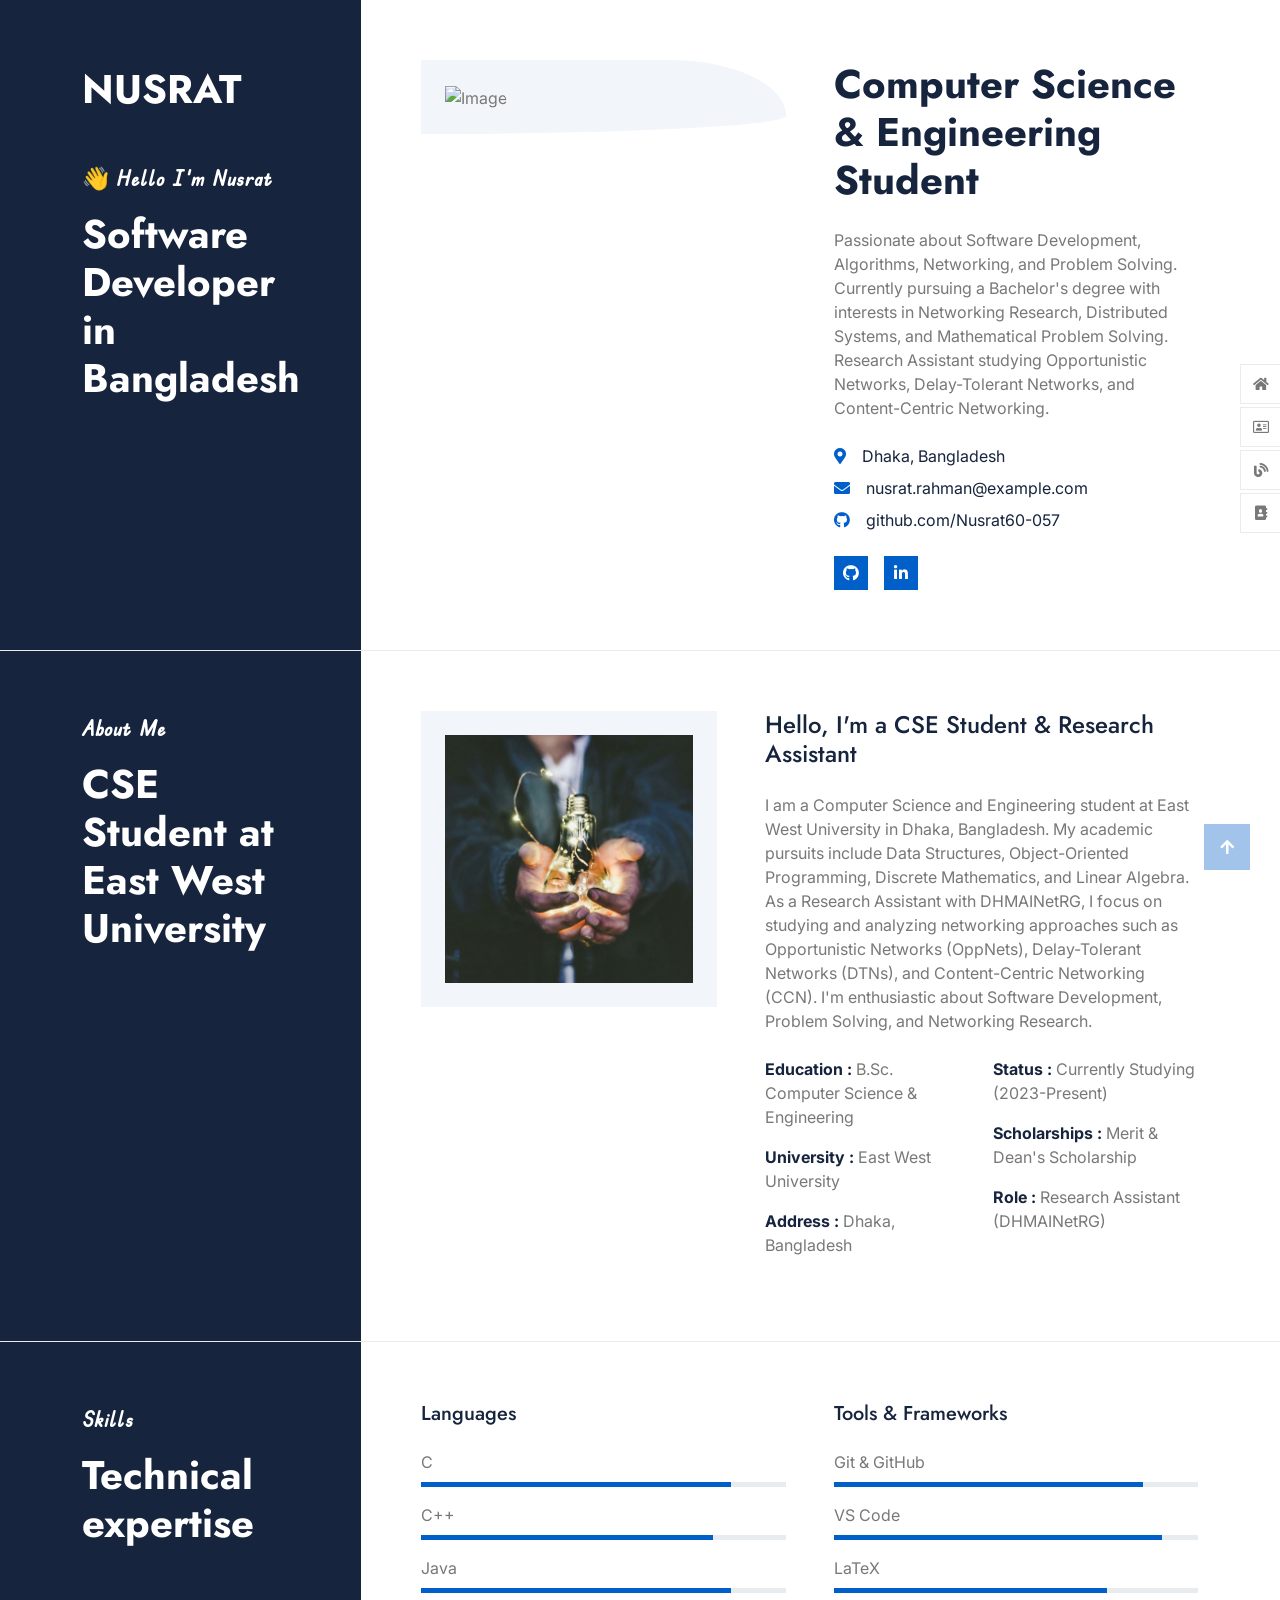
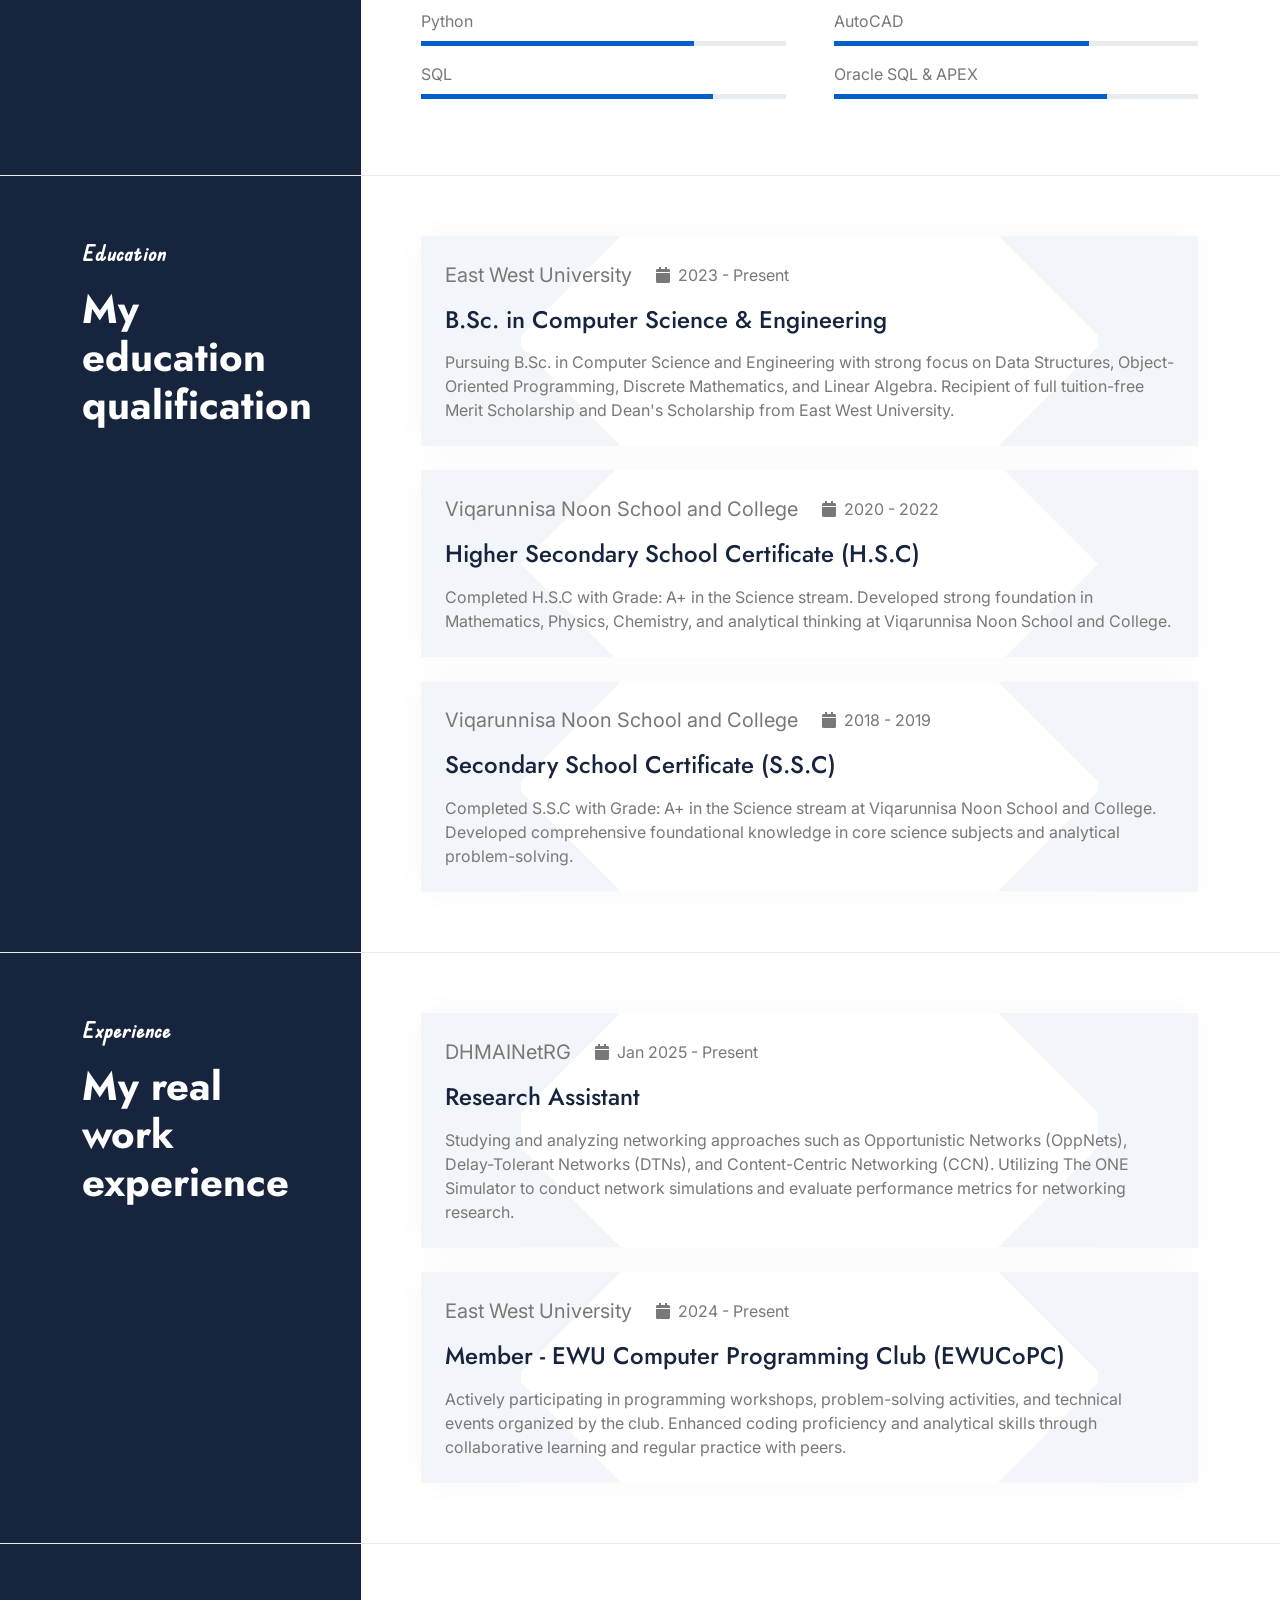
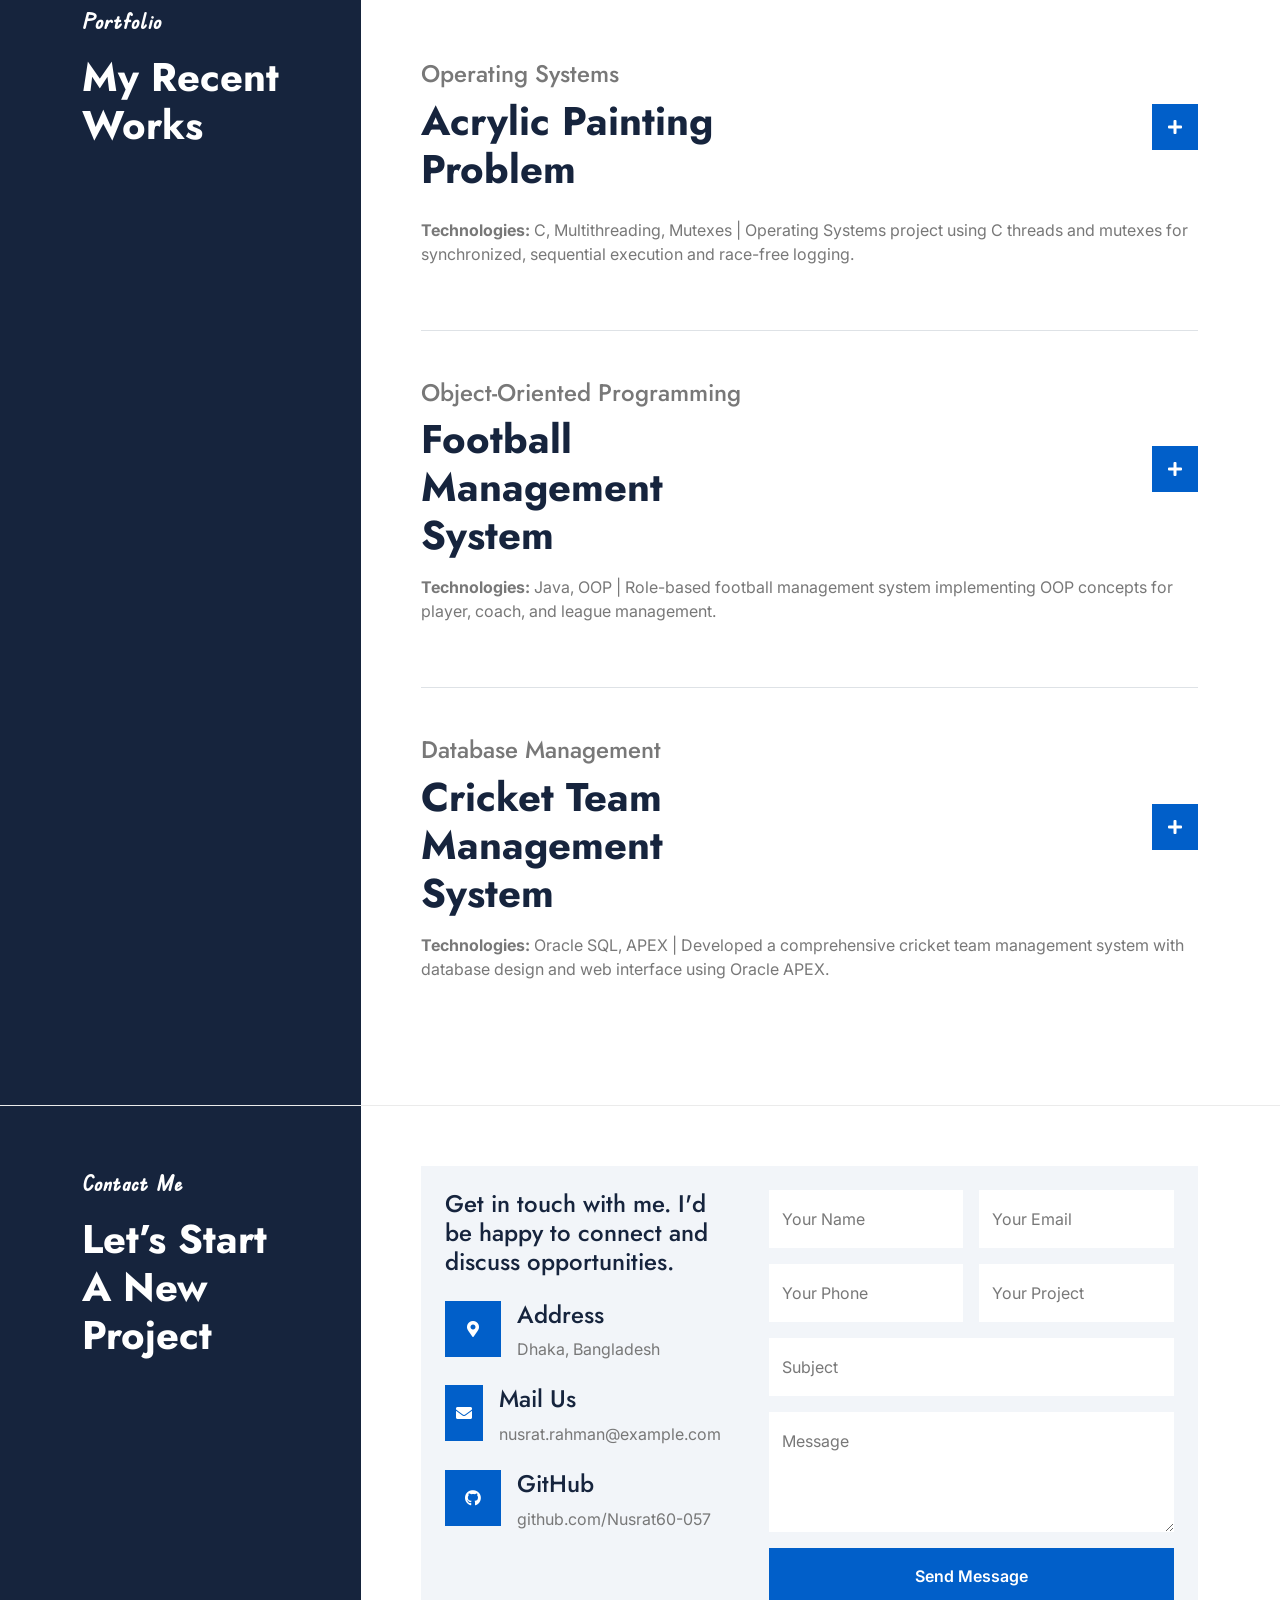
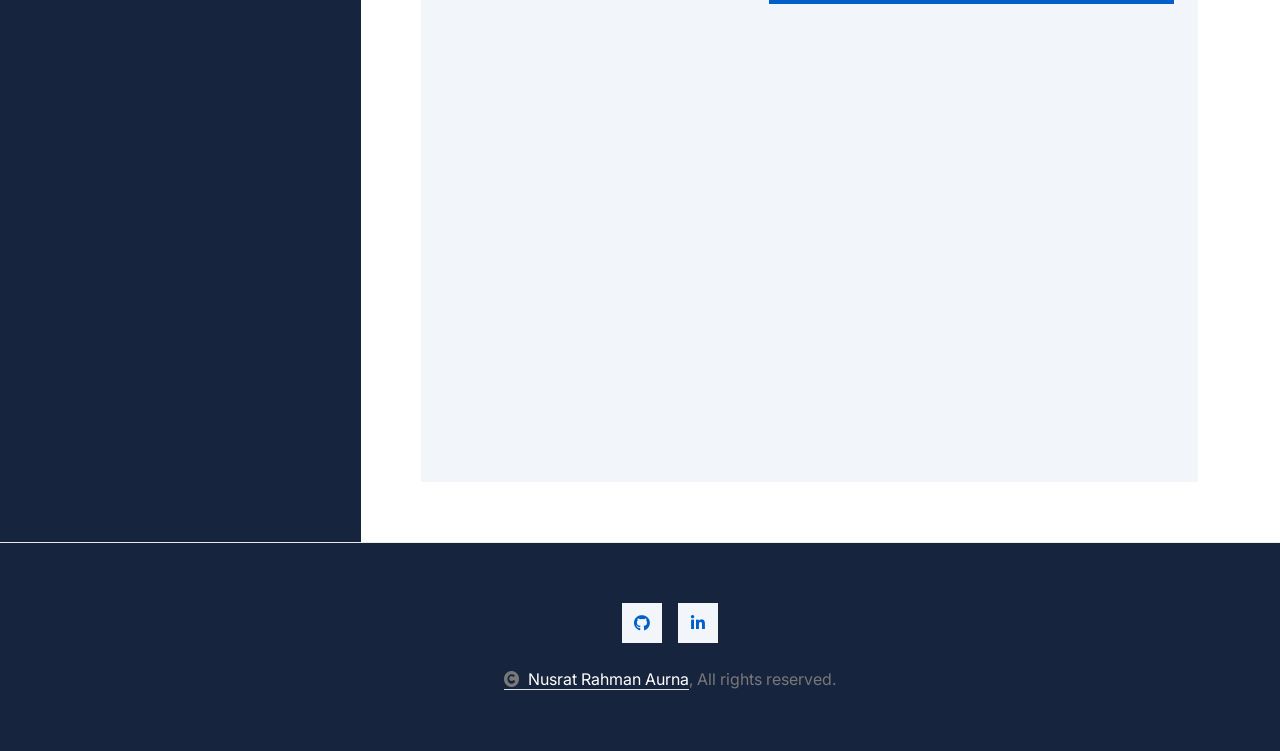
==== commit e0000a33: "Fixed the technical expertise section issues" ====
--- a/index.html
+++ b/index.html
@@ -258,7 +258,14 @@
                                             <div class="progress-bar" role="progressbar" style="width: 75%"></div>
                                         </div>
                                     </div>
-                                </div>\n                            </div>\n                        </div>\n                    </div>\n                </div>\n            </div>\n        </div>\n        <!-- Skills End -->
+                                </div>
+                            </div>
+                        </div>
+                    </div>
+                </div>
+            </div>
+        </div>
+        <!-- Skills End -->
 
         <!-- Education Start -->
         <div class="container-fluid">
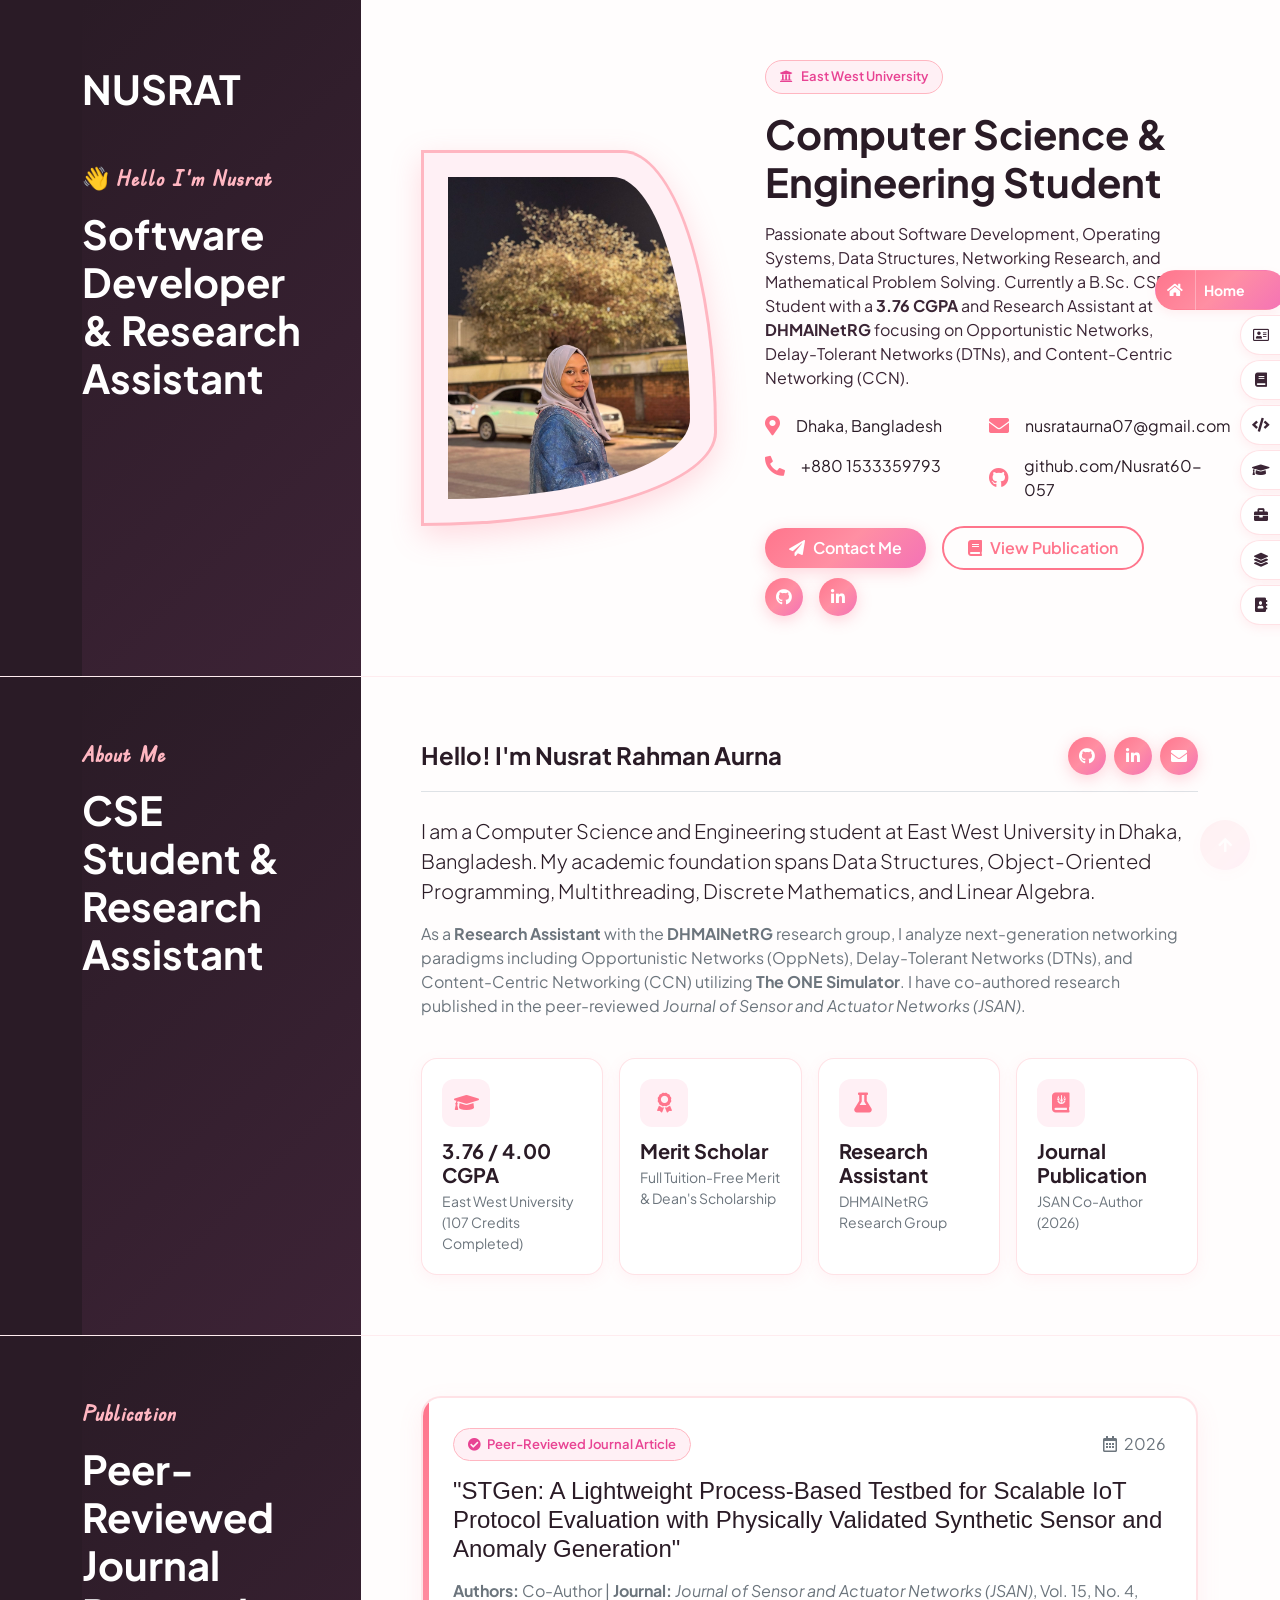
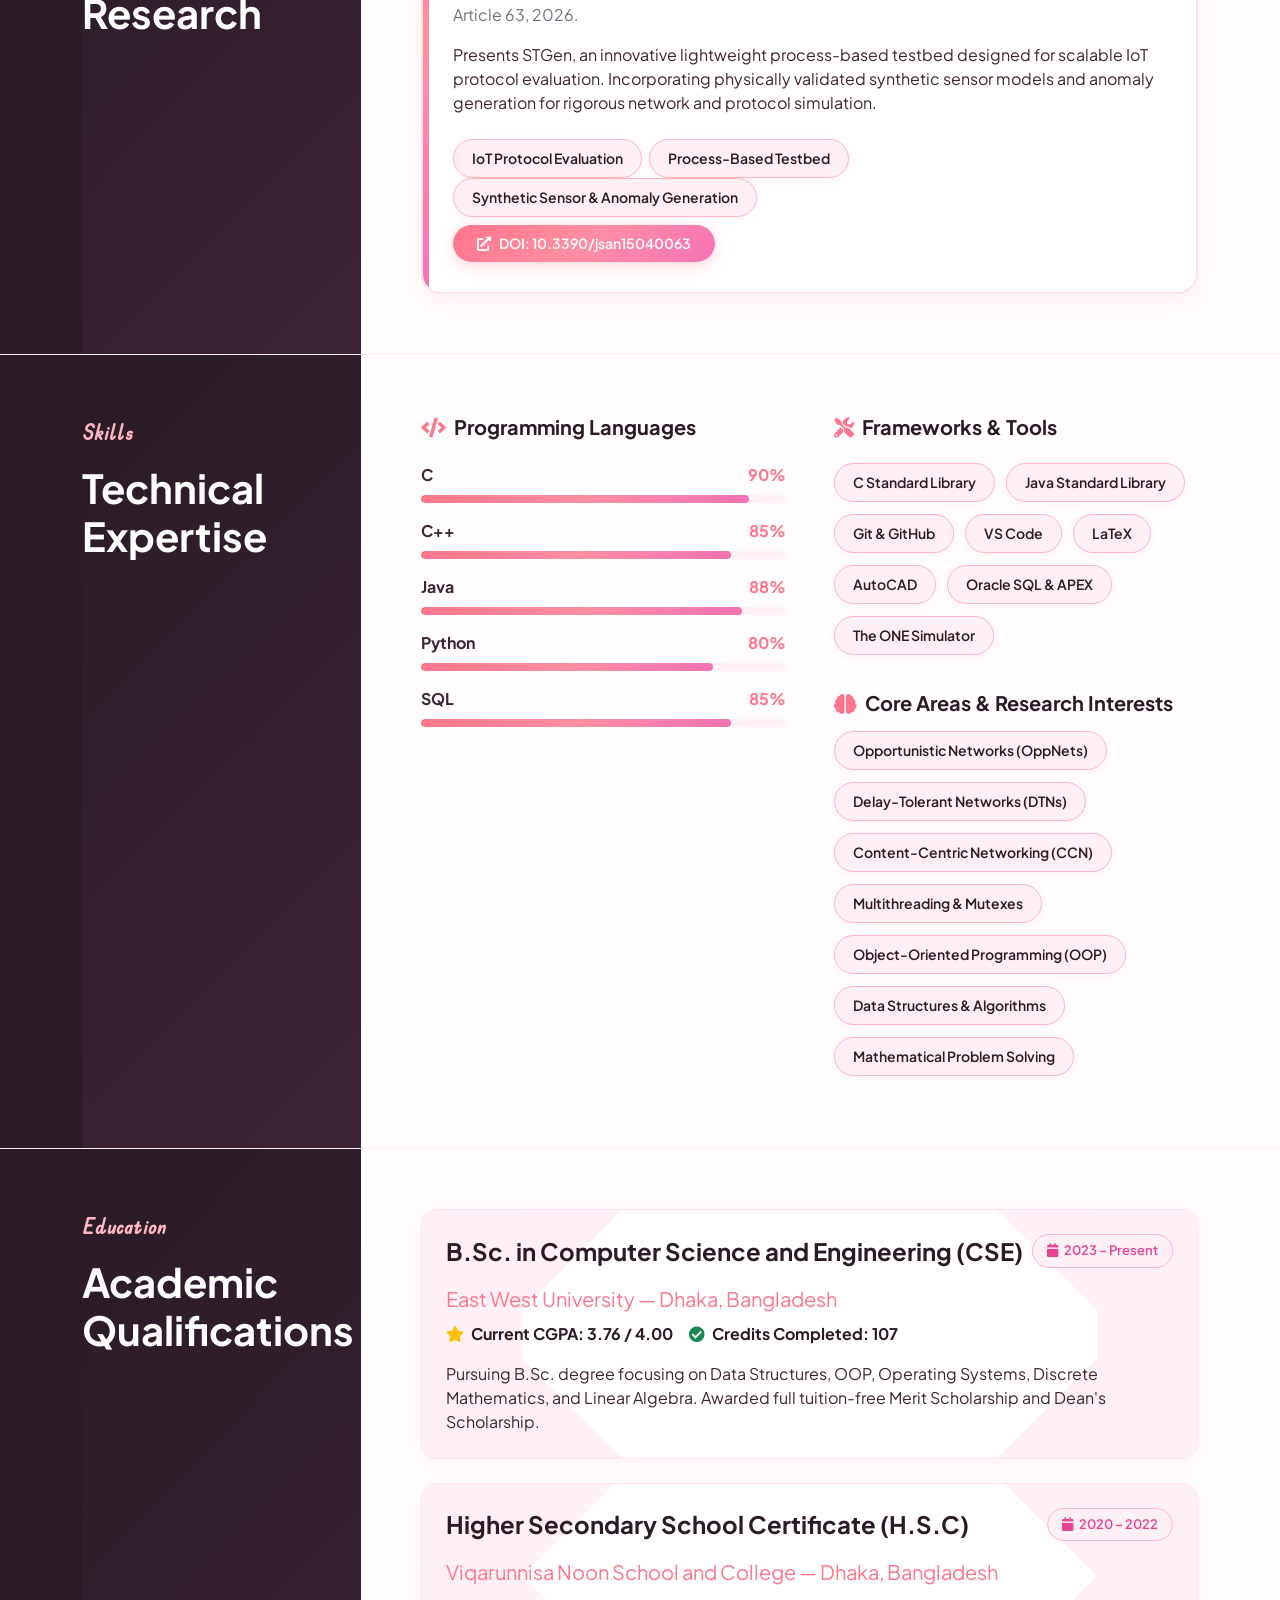
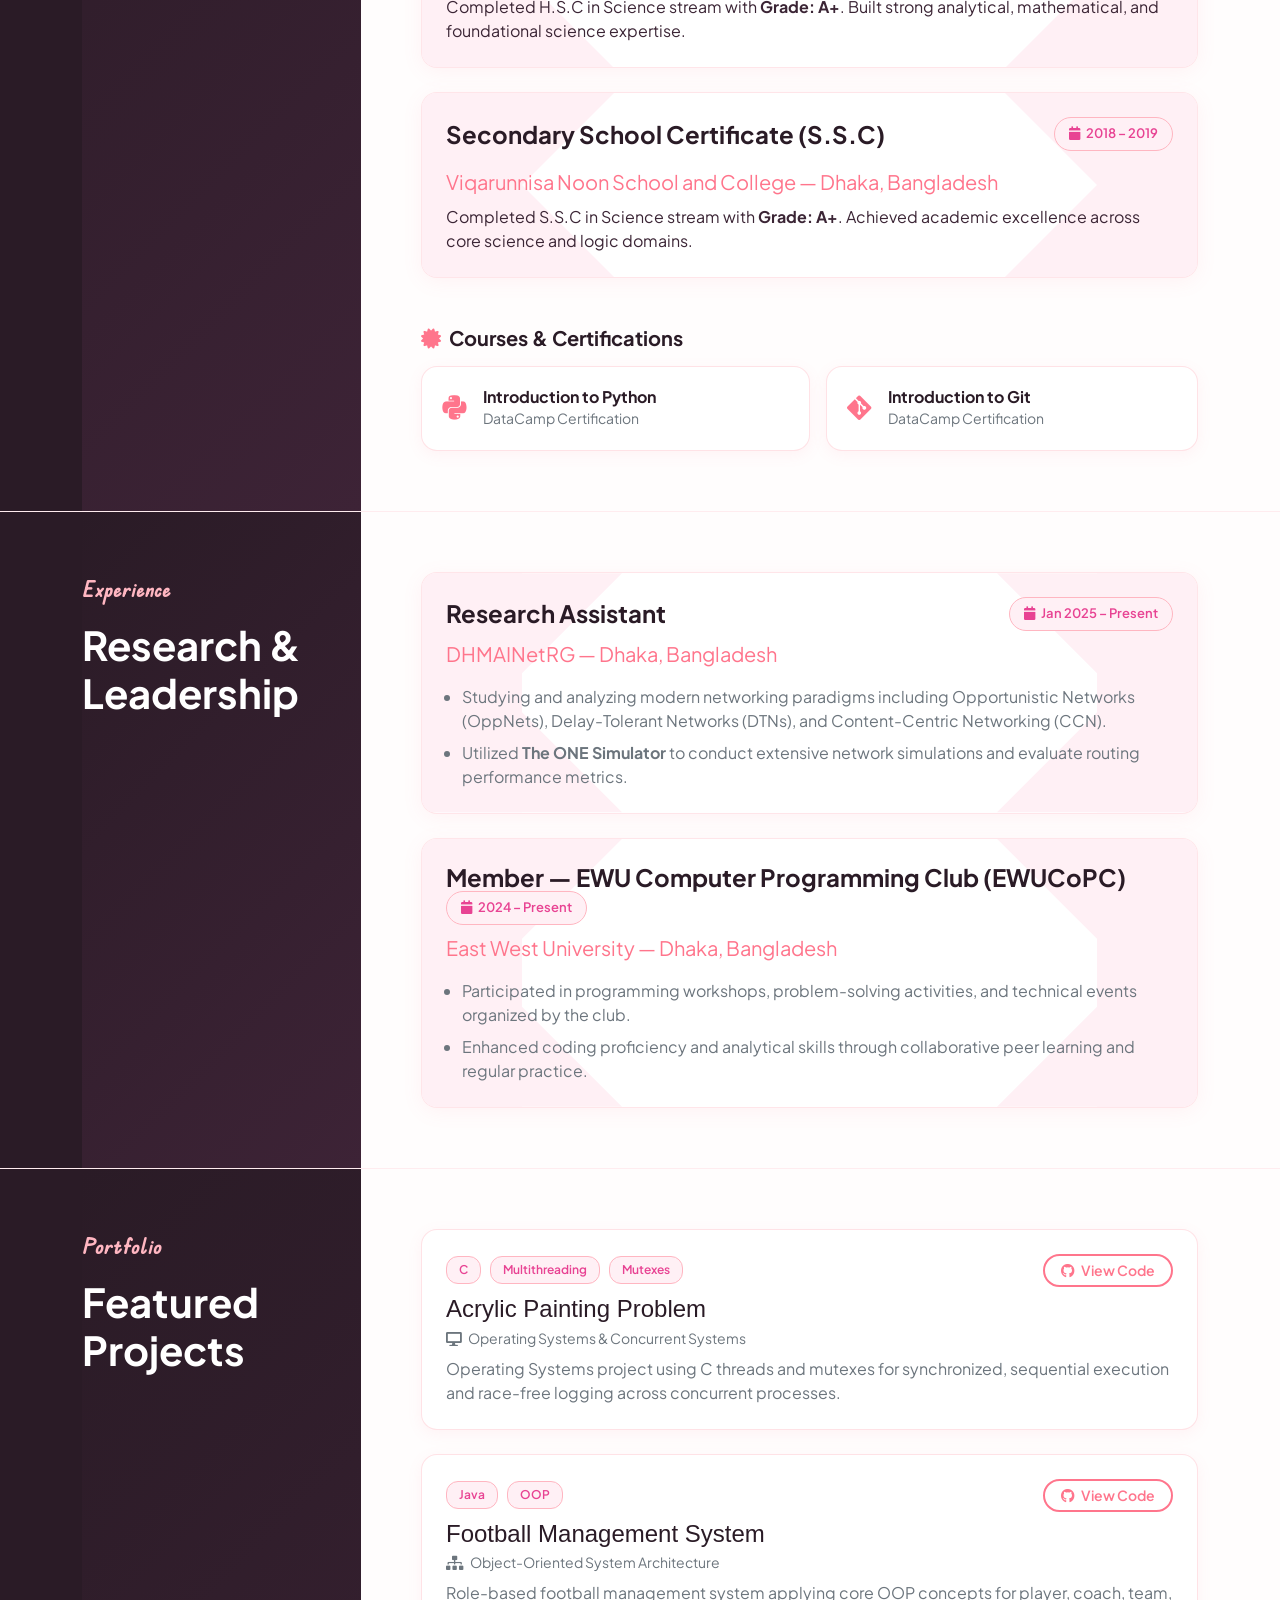
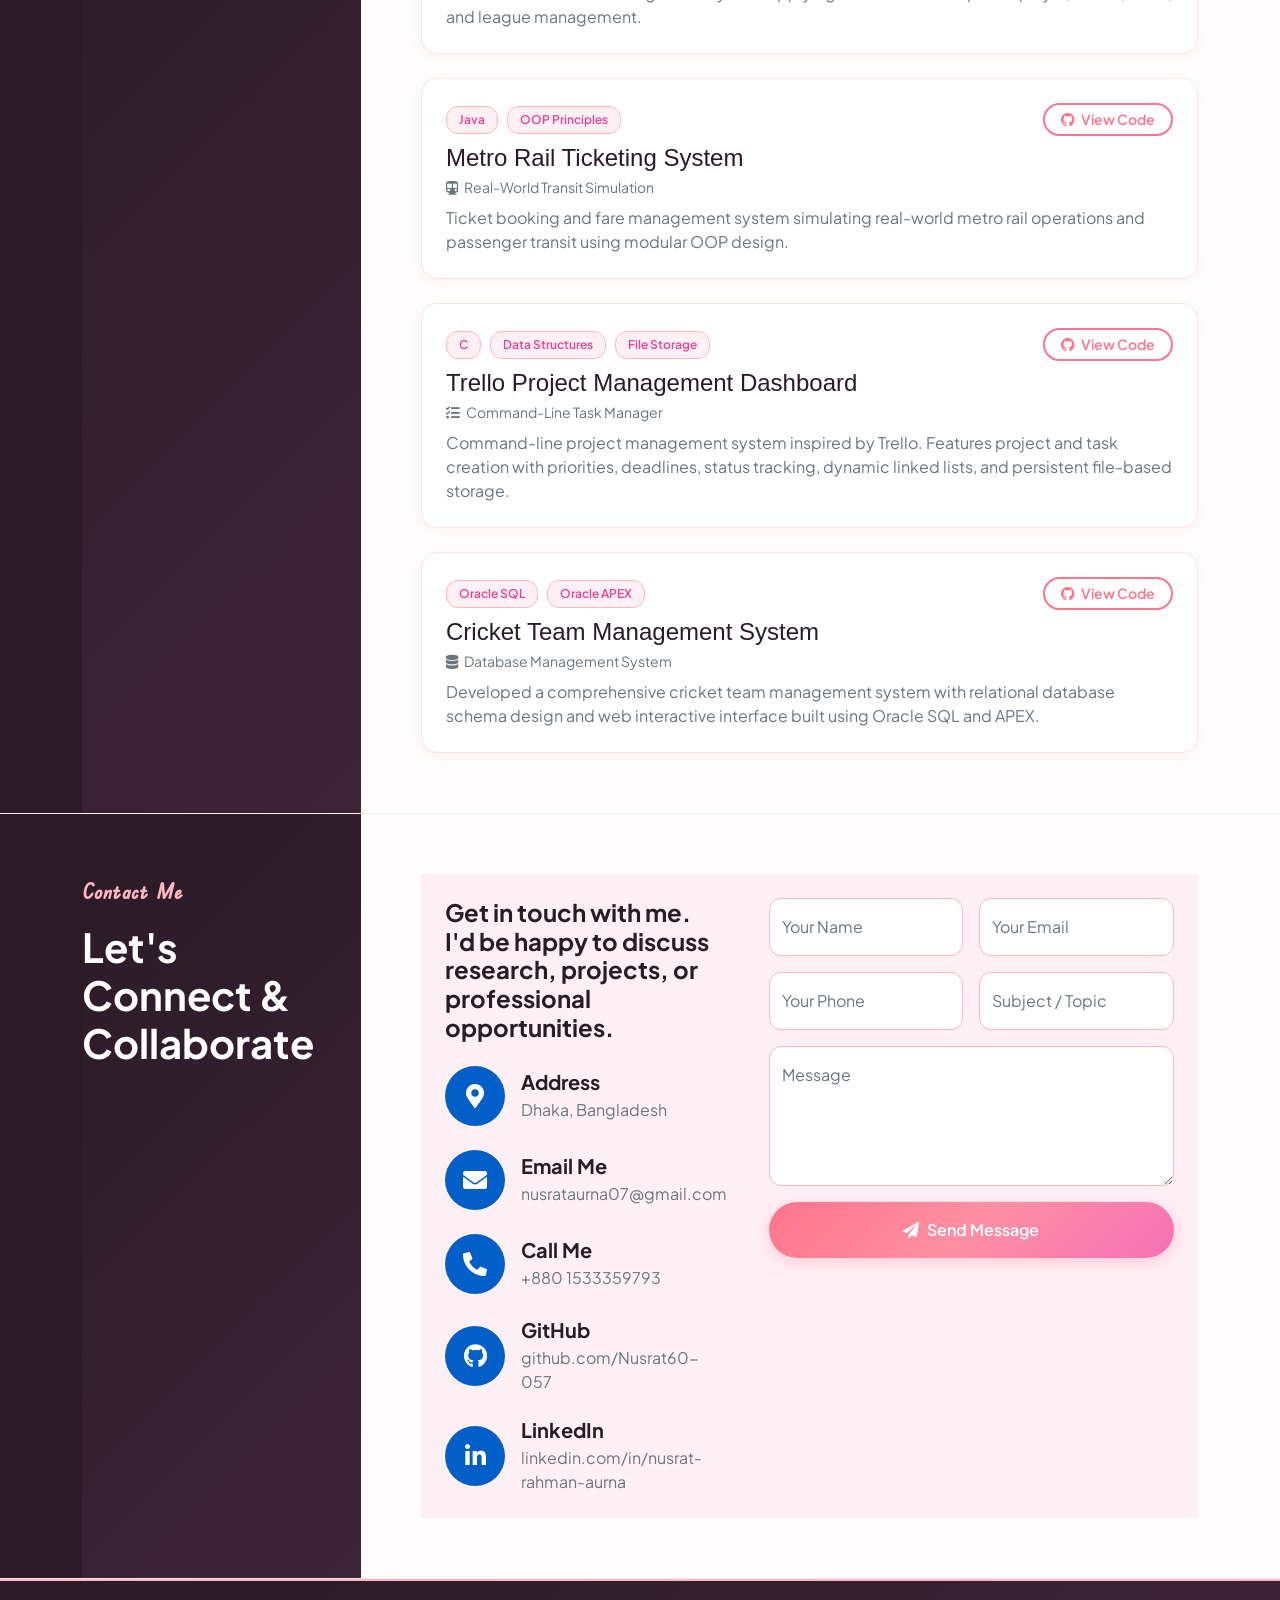
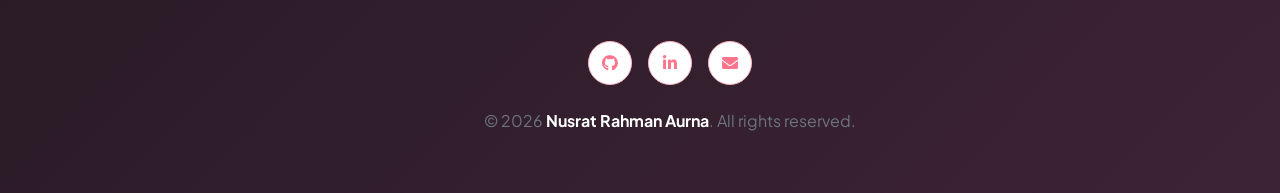
==== commit 79dc2b0e: "Updated the UI and fixed the white line issue" ====
--- a/index.html
+++ b/index.html
@@ -1,621 +1,746 @@
-<!DOCTYPE html>
-<html lang="en">
-
-    <head>
-        <meta charset="utf-8">
-        <title>Aurna's Portfolio</title>
-        <meta content="width=device-width, initial-scale=1.0" name="viewport">
-        <meta content="" name="keywords">
-        <meta content="" name="description">
-
-        <!-- Google Web Fonts -->
-        <link rel="preconnect" href="https://fonts.googleapis.com">
-        <link rel="preconnect" href="https://fonts.gstatic.com" crossorigin>
-        <link href="https://fonts.googleapis.com/css2?family=Inter:wght@100..900&family=Edu+TAS+Beginner:wght@400..700&family=Jost:ital,wght@0,100..900;1,100..900&display=swap" rel="stylesheet">
-
-        <!-- Icon Font Stylesheet -->
-        <link rel="stylesheet" href="https://use.fontawesome.com/releases/v5.15.4/css/all.css"/>
-        <link href="https://cdn.jsdelivr.net/npm/bootstrap-icons@1.4.1/font/bootstrap-icons.css" rel="stylesheet">
-
-        <!-- Libraries Stylesheet -->
-        <link rel="stylesheet" href="lib/animate/animate.min.css"/>
-        <link href="lib/lightbox/css/lightbox.min.css" rel="stylesheet">
-        <link href="lib/owlcarousel/assets/owl.carousel.min.css" rel="stylesheet">
-
-
-        <!-- Customized Bootstrap Stylesheet -->
-        <link href="css/bootstrap.min.css" rel="stylesheet">
-
-        <!-- Template Stylesheet -->
-        <link href="css/style.css" rel="stylesheet">
-    </head>
-
-    <body>
-
-        <!-- Spinner Start -->
-        <div id="spinner" class="show bg-white position-fixed translate-middle w-100 vh-100 top-50 start-50 d-flex align-items-center justify-content-center">
-            <div class="spinner-border text-primary" style="width: 3rem; height: 3rem;" role="status">
-                <span class="sr-only">Loading...</span>
-            </div>
-        </div>
-        <!-- Spinner End -->
-
-
-        <!-- Navbar Start -->
-        <div class="container-fluid nav-section border-0">
-            <nav class="navbar navbar-light">
-                <div class="navbar-nav flex-column">
-                    <a href="#home" class="nav-item nav-link active"><span class="fa fa-home"></span> Home</a>
-                    <a href="#about" class="nav-item nav-link"><span class="far fa-address-card"></span> About</a>
-                    <a href="#portfolio" class="nav-item nav-link"><span class="fa fa-blog"></span> Portfolio</a>
-                    <a href="#contact" class="nav-item nav-link"><span class="fas fa-address-book"></span> Contact</a>
-                </div>
-            </nav>
-        </div>
-        <!-- Navbar End -->
-
-        <!-- Header Start -->
-        <div class="container-fluid" id="home">
-            <div class="container">
-                <div class="row g-0">
-                    <div class="col-12 col-lg-3">
-                        <div class="header-content bg-dark h-100 pt-6 pe-6 pb-6">
-                            <a href="index.html" class="navbar-brand d-inline-flex pb-5 wow fadeInUp" data-wow-delay="0.1s">
-                                <h1 class="display-6 text-white mb-0">NUSRAT</h1>
-                            </a>
-                            <div class="text-start d-flex flex-column justify-content-center wow fadeInUp" data-wow-delay="0.3s">
-                                <p class="text-white sub-title">👋 Hello I'm Nusrat</p>
-                                <h1 class="display-6 text-white mb-0">Software Developer in Bangladesh</h1>
-                            </div>
-                        </div>
-                    </div>
-                    <div class="col-12 col-lg-9">
-                        <div class="header-img d-flex h-100 pt-6 ps-6 pb-6">
-                            <div class="row g-5">
-                                <div class="col-xl-6 wow fadeInUp" data-wow-delay="0.1s">
-                                    <div class="bg-light p-4" style="border-radius: 68% 32% 100% 0% / 0% 75% 25% 100%;">
-                                        <img src="img/header-img.jpg" class="img-fluid w-100" style="border-radius: 68% 32% 100% 0% / 0% 75% 25% 100%;" alt="Image">
-                                    </div>
-                                </div>
-                                <div class="col-xl-6 wow fadeInUp" data-wow-delay="0.3s">
-                                    <h1 class="display-6 mb-4">Computer Science & Engineering Student</h1>
-                                    <p class="mb-4">Passionate about Software Development, Algorithms, Networking, and Problem Solving. Currently pursuing a Bachelor's degree with interests in Networking Research, Distributed Systems, and Mathematical Problem Solving. Research Assistant studying Opportunistic Networks, Delay-Tolerant Networks, and Content-Centric Networking.
-                                    </p>
-                                    <div class="d-flex align-items-center mb-2">
-                                        <i class="fas fa-map-marker-alt text-primary me-3"></i>
-                                        <p class="text-dark mb-0">Dhaka, Bangladesh</p>
-                                    </div>
-                                    <div class="d-flex align-items-center mb-2">
-                                        <i class="fas fa-envelope text-primary me-3"></i>
-                                        <p class="text-dark mb-0">nusrat.rahman@example.com</p>
-                                    </div>
-                                    <div class="d-flex align-items-center mb-4">
-                                        <i class="fab fa-github text-primary me-3"></i>
-                                        <p class="text-dark mb-0">github.com/Nusrat60-057</p>
-                                    </div>
-                                    <div class="d-flex">
-                                        <a class="btn btn-primary btn-sm-square me-3" href="https://github.com/Nusrat60-057"><i class="fab fa-github text-white"></i></a>
-                                        <a class="btn btn-primary btn-sm-square me-0" href="https://www.linkedin.com/in/nusrat-rahman-aurna-292b16331/"><i class="fab fa-linkedin-in text-white"></i></a>
-                                    </div>
-                                </div>
-                            </div>
-                        </div>
-                    </div>
-                </div>
-            </div>
-        </div>
-        <!-- Header End -->
-
-
-        <!-- About Start -->
-        <div class="container-fluid" id="about">
-            <div class="container">
-                <div class="row g-0">
-                    <div class="col-12 col-lg-3">
-                        <div class="about-header bg-dark h-100 pt-6 pe-6 pb-6">
-                            <div class="text-start d-flex flex-column justify-content-center wow fadeInUp" data-wow-delay="0.1s">
-                                <p class="text-white sub-title">About Me</p>
-                                <h1 class="display-6 text-white mb-0">CSE Student at East West University</h1>
-                            </div>
-                        </div>
-                    </div>
-                    <div class="col-12 col-lg-9">
-                        <div class="about-content h-100 pt-6 ps-6 pb-6">
-                            <div class="row g-5">
-                                <div class="col-xl-5">
-                                    <div class="about-img bg-light p-4 wow fadeInUp" data-wow-delay="0.1s">
-                                        <img src="img/about.jpg" class="img-fluid w-100" alt="Image">
-                                        <div class="sosial-icon">
-                                            <a class="btn btn-primary btn-sm-square mb-3" href="#"><i class="fab fa-facebook-f text-white"></i></a>
-                                            <a class="btn btn-primary btn-sm-square mb-3" href="#"><i class="fab fa-twitter text-white"></i></a>
-                                            <a class="btn btn-primary btn-sm-square mb-3" href="#"><i class="fab fa-instagram text-white"></i></a>
-                                            <a class="btn btn-primary btn-sm-square mb-0" href="#"><i class="fab fa-linkedin-in text-white"></i></a>
-                                        </div>
-                                    </div>
-                                </div>
-                                <div class="col-xl-7 wow fadeInUp" data-wow-delay="0.3s">
-                                    <h4 class="mb-4">Hello, I'm a CSE Student & Research Assistant</h4>
-                                    <p class="mb-4">I am a Computer Science and Engineering student at East West University in Dhaka, Bangladesh. My academic pursuits include Data Structures, Object-Oriented Programming, Discrete Mathematics, and Linear Algebra. As a Research Assistant with DHMAINetRG, I focus on studying and analyzing networking approaches such as Opportunistic Networks (OppNets), Delay-Tolerant Networks (DTNs), and Content-Centric Networking (CCN). I'm enthusiastic about Software Development, Problem Solving, and Networking Research.
-                                    </p>
-                                    <div class="row g-4 mb-4">
-                                        <div class="col-6">
-                                            <p><strong class="fw-bold text-dark">Education :</strong> B.Sc. Computer Science & Engineering</p>
-                                            <p><strong class="fw-bold text-dark">University :</strong> East West University</p>
-                                            <p class="mb-0"><strong class="fw-bold text-dark">Address :</strong> Dhaka, Bangladesh</p>
-                                        </div>
-                                        <div class="col-6">
-                                            <p><strong class="fw-bold text-dark">Status :</strong> Currently Studying (2023-Present)</p>
-                                            <p><strong class="fw-bold text-dark">Scholarships :</strong> Merit & Dean's Scholarship</p>
-                                            <p class="mb-0"><strong class="fw-bold text-dark">Role :</strong> Research Assistant (DHMAINetRG)</p>
-                                        </div>
-                                    </div>
-                                </div>
-                            </div>
-                        </div>
-                    </div>
-                </div>
-            </div>
-        </div>
-        <!-- About End -->
-
-        <!-- Skills Start -->
-        <div class="container-fluid">
-            <div class="container">
-                <div class="row g-0">
-                    <div class="col-lg-3">
-                        <div class="skills-header bg-dark h-100 pt-6 pe-6 pb-6">
-                            <div class="text-start d-flex flex-column justify-content-center wow fadeInUp" data-wow-delay="0.1s">
-                                <p class="text-white sub-title">Skills</p>
-                                <h1 class="display-6 text-white mb-0">Technical expertise</h1>
-                            </div>
-                        </div>
-                    </div>
-                    <div class="col-lg-9">
-                        <div class="skills-content h-100 pt-6 ps-6 pb-6">
-                            <div class="row g-5">
-                                <div class="col-lg-6">
-                                    <h5 class="mb-4">Languages</h5>
-                                    <div class="mb-3 wow fadeInUp" data-wow-delay="0.1s">
-                                        <div class="d-flex justify-content-between mb-2">
-                                            <span>C</span>
-                                        </div>
-                                        <div class="progress" style="height: 5px;">
-                                            <div class="progress-bar" role="progressbar" style="width: 85%"></div>
-                                        </div>
-                                    </div>
-                                    <div class="mb-3 wow fadeInUp" data-wow-delay="0.2s">
-                                        <div class="d-flex justify-content-between mb-2">
-                                            <span>C++</span>
-                                        </div>
-                                        <div class="progress" style="height: 5px;">
-                                            <div class="progress-bar" role="progressbar" style="width: 80%"></div>
-                                        </div>
-                                    </div>
-                                    <div class="mb-3 wow fadeInUp" data-wow-delay="0.3s">
-                                        <div class="d-flex justify-content-between mb-2">
-                                            <span>Java</span>
-                                        </div>
-                                        <div class="progress" style="height: 5px;">
-                                            <div class="progress-bar" role="progressbar" style="width: 85%"></div>
-                                        </div>
-                                    </div>
-                                    <div class="mb-3 wow fadeInUp" data-wow-delay="0.4s">
-                                        <div class="d-flex justify-content-between mb-2">
-                                            <span>Python</span>
-                                        </div>
-                                        <div class="progress" style="height: 5px;">
-                                            <div class="progress-bar" role="progressbar" style="width: 75%"></div>
-                                        </div>
-                                    </div>
-                                    <div class="mb-3 wow fadeInUp" data-wow-delay="0.5s">
-                                        <div class="d-flex justify-content-between mb-2">
-                                            <span>SQL</span>
-                                        </div>
-                                        <div class="progress" style="height: 5px;">
-                                            <div class="progress-bar" role="progressbar" style="width: 80%"></div>
-                                        </div>
-                                    </div>
-                                </div>
-                                <div class="col-lg-6">
-                                    <h5 class="mb-4">Tools & Frameworks</h5>
-                                    <div class="mb-3 wow fadeInUp" data-wow-delay="0.2s">
-                                        <div class="d-flex justify-content-between mb-2">
-                                            <span>Git & GitHub</span>
-                                        </div>
-                                        <div class="progress" style="height: 5px;">
-                                            <div class="progress-bar" role="progressbar" style="width: 85%"></div>
-                                        </div>
-                                    </div>
-                                    <div class="mb-3 wow fadeInUp" data-wow-delay="0.3s">
-                                        <div class="d-flex justify-content-between mb-2">
-                                            <span>VS Code</span>
-                                        </div>
-                                        <div class="progress" style="height: 5px;">
-                                            <div class="progress-bar" role="progressbar" style="width: 90%"></div>
-                                        </div>
-                                    </div>
-                                    <div class="mb-3 wow fadeInUp" data-wow-delay="0.4s">
-                                        <div class="d-flex justify-content-between mb-2">
-                                            <span>LaTeX</span>
-                                        </div>
-                                        <div class="progress" style="height: 5px;">
-                                            <div class="progress-bar" role="progressbar" style="width: 75%"></div>
-                                        </div>
-                                    </div>
-                                    <div class="mb-3 wow fadeInUp" data-wow-delay="0.5s">
-                                        <div class="d-flex justify-content-between mb-2">
-                                            <span>AutoCAD</span>
-                                        </div>
-                                        <div class="progress" style="height: 5px;">
-                                            <div class="progress-bar" role="progressbar" style="width: 70%"></div>
-                                        </div>
-                                    </div>
-                                    <div class="mb-3 wow fadeInUp" data-wow-delay="0.6s">
-                                        <div class="d-flex justify-content-between mb-2">
-                                            <span>Oracle SQL & APEX</span>
-                                        </div>
-                                        <div class="progress" style="height: 5px;">
-                                            <div class="progress-bar" role="progressbar" style="width: 75%"></div>
-                                        </div>
-                                    </div>
-                                </div>
-                            </div>
-                        </div>
-                    </div>
-                </div>
-            </div>
-        </div>
-        <!-- Skills End -->
-
-        <!-- Education Start -->
-        <div class="container-fluid">
-            <div class="container">
-                <div class="row g-0">
-                    <div class="col-lg-3">
-                        <div class="education-header bg-dark h-100 pt-6 pe-6 pb-6">
-                            <div class="text-start d-flex flex-column justify-content-center wow fadeInUp" data-wow-delay="0.1s">
-                                <p class="text-white sub-title">Education</p>
-                                <h1 class="display-6 text-white mb-0">My education qualification</h1>
-                            </div>
-                        </div>
-                    </div>
-                    <div class="col-lg-9">
-                        <div class="education-content h-100 pt-6 ps-6 pb-6">
-                            <div class="row g-4">
-                                <div class="col-12">
-                                    <div class="education-item rounded p-4 h-100 wow fadeInUp" data-wow-delay="0.1s">
-                                        <div class="d-flex align-items-center mb-3">
-                                            <p class="fs-5 mb-0 me-4">East West University</p>
-                                            <div>
-                                                <span class="fa fa-calendar me-1"></span> 2023 - Present
-                                            </div>
-                                        </div>
-                                        <h4 class="mb-3">B.Sc. in Computer Science & Engineering</h4>
-                                        <p class="mb-0">Pursuing B.Sc. in Computer Science and Engineering with strong focus on Data Structures, Object-Oriented Programming, Discrete Mathematics, and Linear Algebra. Recipient of full tuition-free Merit Scholarship and Dean's Scholarship from East West University.
-                                        </p>
-                                    </div>
-                                </div>
-                                <div class="col-12">
-                                    <div class="education-item rounded p-4 h-100 wow fadeInUp" data-wow-delay="0.3s">
-                                        <div class="d-flex align-items-center mb-3">
-                                            <p class="fs-5 mb-0 me-4">Viqarunnisa Noon School and College</p>
-                                            <div>
-                                                <span class="fa fa-calendar me-1"></span> 2020 - 2022
-                                            </div>
-                                        </div>
-                                        <h4 class="mb-3">Higher Secondary School Certificate (H.S.C)</h4>
-                                        <p class="mb-0">Completed H.S.C with Grade: A+ in the Science stream. Developed strong foundation in Mathematics, Physics, Chemistry, and analytical thinking at Viqarunnisa Noon School and College.
-                                        </p>
-                                    </div>
-                                </div>
-                                <div class="col-12">
-                                    <div class="education-item rounded p-4 h-100 wow fadeInUp" data-wow-delay="0.5s">
-                                        <div class="d-flex align-items-center mb-3">
-                                            <p class="fs-5 mb-0 me-4">Viqarunnisa Noon School and College</p>
-                                            <div>
-                                                <span class="fa fa-calendar me-1"></span> 2018 - 2019
-                                            </div>
-                                        </div>
-                                        <h4 class="mb-3">Secondary School Certificate (S.S.C)</h4>
-                                        <p class="mb-0">Completed S.S.C with Grade: A+ in the Science stream at Viqarunnisa Noon School and College. Developed comprehensive foundational knowledge in core science subjects and analytical problem-solving.
-                                        </p>
-                                    </div>
-                                </div>
-                            </div>
-                        </div>
-                    </div>
-                </div>
-            </div>
-        </div>
-        <!-- Education End -->
-
-        <!-- Experience Start -->
-        <div class="container-fluid">
-            <div class="container">
-                <div class="row g-0">
-                    <div class="col-lg-3">
-                        <div class="experience-header bg-dark h-100 pt-6 pe-6 pb-6">
-                            <div class="text-start d-flex flex-column justify-content-center wow fadeInUp" data-wow-delay="0.1s">
-                                <p class="text-white sub-title">Experience</p>
-                                <h1 class="display-6 text-white mb-0">My real work experience</h1>
-                            </div>
-                        </div>
-                    </div>
-                    <div class="col-lg-9">
-                        <div class="experience-content h-100 pt-6 ps-6 pb-6">
-                            <div class="row g-4">
-                                <div class="col-12">
-                                    <div class="experience-item rounded p-4 h-100 wow fadeInUp" data-wow-delay="0.1s">
-                                        <div class="d-flex align-items-center mb-3">
-                                            <p class="fs-5 mb-0 me-4">DHMAINetRG</p>
-                                            <div>
-                                                <span class="fa fa-calendar me-1"></span> Jan 2025 - Present
-                                            </div>
-                                        </div>
-                                        <h4 class="mb-3">Research Assistant</h4>
-                                        <p class="mb-0">Studying and analyzing networking approaches such as Opportunistic Networks (OppNets), Delay-Tolerant Networks (DTNs), and Content-Centric Networking (CCN). Utilizing The ONE Simulator to conduct network simulations and evaluate performance metrics for networking research.
-                                        </p>
-                                    </div>
-                                </div>
-                                <div class="col-12">
-                                    <div class="experience-item rounded p-4 h-100 wow fadeInUp" data-wow-delay="0.3s">
-                                        <div class="d-flex align-items-center mb-3">
-                                            <p class="fs-5 mb-0 me-4">East West University</p>
-                                            <div>
-                                                <span class="fa fa-calendar me-1"></span> 2024 - Present
-                                            </div>
-                                        </div>
-                                        <h4 class="mb-3">Member - EWU Computer Programming Club (EWUCoPC)</h4>
-                                        <p class="mb-0">Actively participating in programming workshops, problem-solving activities, and technical events organized by the club. Enhanced coding proficiency and analytical skills through collaborative learning and regular practice with peers.
-                                        </p>
-                                    </div>
-                                </div>
-                            </div>
-                        </div>
-                    </div>
-                </div>
-            </div>
-        </div>
-        <!-- Exparience End -->
-
-
-        <!-- Portfolio Start -->
-        <div class="container-fluid" id="portfolio">
-            <div class="container">
-                <div class="row g-0">
-                    <div class="col-lg-3">
-                        <div class="portfolio-header h-100 bg-dark pt-6 pe-6 pb-6">
-                            <div class="text-start d-flex flex-column justify-content-center wow fadeInUp" data-wow-delay="0.1s">
-                                <p class="text-white sub-title">Portfolio</p>
-                                <h1 class="display-6 text-white mb-0">My Recent Works</h1>
-                            </div>
-                        </div>
-                    </div>
-                    <div class="col-lg-9">
-                        <div class="portfolio-content h-100 pt-6 ps-6 pb-6">
-                            <div class="portfolio-item py-5 border-bottom wow fadeInUp" data-wow-delay="0.1s">
-                                <div class="row g-4 align-items-center">
-                                    <div class="col-xl-6">
-                                        <h4 class="text-body">Operating Systems</h4>
-                                        <h1 class="display-6 mb-0">Acrylic Painting Problem</h1>
-                                    </div>
-                                    <div class="col-9 col-xl-4">
-                                        <div class="portfolio-img">
-                                            <div class="portfolio-img-inner">
-                                                <img src="img/Portfolio-1.jpg" class="img-fluid" alt="Image">
-                                            </div>
-                                        </div>
-                                    </div>
-                                    <div class="col-3 col-xl-2">
-                                        <div class="view-img">
-                                            <a href="img/Portfolio-1.jpg" class="btn btn-primary btn-lg-square"  data-lightbox="Portfolio-1"><i class="fas fa-plus"></i></a>
-                                        </div>
-                                    </div>
-                                </div>
-                                <p class="mt-3"><strong>Technologies:</strong> C, Multithreading, Mutexes | Operating Systems project using C threads and mutexes for synchronized, sequential execution and race-free logging.</p>
-                            </div>
-                            <div class="portfolio-item py-5 border-bottom wow fadeInUp" data-wow-delay="0.3s">
-                                <div class="row g-4 align-items-center">
-                                    <div class="col-xl-6">
-                                        <h4 class="text-body">Object-Oriented Programming</h4>
-                                        <h1 class="display-6 mb-0">Football Management System</h1>
-                                    </div>
-                                    <div class="col-9 col-xl-4">
-                                        <div class="portfolio-img">
-                                            <div class="portfolio-img-inner">
-                                                <img src="img/portfolio-2.jpg" class="img-fluid" alt="Image">
-                                            </div>
-                                        </div>
-                                    </div>
-                                    <div class="col-3 col-xl-2">
-                                        <div class="view-img">
-                                            <a href="img/portfolio-2.jpg" class="btn btn-primary btn-lg-square"  data-lightbox="portfolio-2"><i class="fas fa-plus"></i></a>
-                                        </div>
-                                    </div>
-                                </div>
-                                <p class="mt-3"><strong>Technologies:</strong> Java, OOP | Role-based football management system implementing OOP concepts for player, coach, and league management.</p>
-                            </div>
-                            <div class="portfolio-item py-5 wow fadeInUp" data-wow-delay="0.5s">
-                                <div class="row g-4 align-items-center">
-                                    <div class="col-xl-6">
-                                        <h4 class="text-body">Database Management</h4>
-                                        <h1 class="display-6 mb-0">Cricket Team Management System</h1>
-                                    </div>
-                                    <div class="col-9 col-xl-4">
-                                        <div class="portfolio-img">
-                                            <div class="portfolio-img-inner">
-                                                <img src="img/portfolio-3.jpg" class="img-fluid" alt="Image">
-                                            </div>
-                                        </div>
-                                    </div>
-                                    <div class="col-3 col-xl-2">
-                                        <div class="view-img">
-                                            <a href="img/portfolio-3.jpg" class="btn btn-primary btn-lg-square"  data-lightbox="portfolio-3"><i class="fas fa-plus"></i></a>
-                                        </div>
-                                    </div>
-                                </div>
-                                <p class="mt-3"><strong>Technologies:</strong> Oracle SQL, APEX | Developed a comprehensive cricket team management system with database design and web interface using Oracle APEX.</p>
-                            </div>
-                        </div>
-                    </div>
-                </div>
-            </div>
-        </div>
-        <!-- Portfolio End -->
-
-        <!-- Contact Start -->
-        <div class="container-fluid" id="contact">
-            <div class="container">
-                <div class="row g-0">
-                    <div class="col-lg-3">
-                        <div class="contact-header h-100 bg-dark pt-6 pe-6 pb-6">
-                            <div class="text-start d-flex flex-column justify-content-center wow fadeInUp" data-wow-delay="0.1s">
-                                <p class="text-white sub-title">Contact Me</p>
-                                <h1 class="display-6 text-white mb-0">Let’s Start A New Project</h1>
-                            </div>
-                        </div>
-                    </div>
-                    <div class="col-lg-9">
-                       <div class="contact-content h-100 pt-6 ps-6 pb-6">
-                            <div class="bg-light p-4">
-                                <div class="row g-5">
-                                    <div class="col-xl-5 wow fadeInUp" data-wow-delay="0.1s">
-                                        <h4 class="mb-4">Get in touch with me. I'd be happy to connect and discuss opportunities.</h4>
-                                        <div class="d-flex mb-4">
-                                            <div class="btn-xl-square bg-primary text-white me-3">
-                                                <i class="fas fa-map-marker-alt"></i>
-                                            </div>
-                                            <div>
-                                                <h4>Address</h4>
-                                                <p class="mb-0">Dhaka, Bangladesh</p>
-                                            </div>
-                                        </div>
-                                        <div class="d-flex mb-4">
-                                            <div class="btn-xl-square bg-primary text-white me-3">
-                                                <i class="fas fa-envelope"></i>
-                                            </div>
-                                            <div>
-                                                <h4>Mail Us</h4>
-                                                <p class="mb-0">nusrat.rahman@example.com</p>
-                                            </div>
-                                        </div>
-                                        <div class="d-flex">
-                                            <div class="btn-xl-square bg-primary text-white me-3">
-                                                <i class="fab fa-github"></i>
-                                            </div>
-                                            <div>
-                                                <h4>GitHub</h4>
-                                                <p class="mb-0">github.com/Nusrat60-057</p>
-                                            </div>
-                                        </div>
-                                    </div>
-                                    <div class="col-xl-7 wow fadeInUp" data-wow-delay="0.3s">
-                                        <div>
-                                            <form>
-                                                <div class="row g-3">
-                                                    <div class="col-lg-12 col-xl-6">
-                                                        <div class="form-floating">
-                                                            <input type="text" class="form-control border-0" id="name" placeholder="Your Name">
-                                                            <label for="name">Your Name</label>
-                                                        </div>
-                                                    </div>
-                                                    <div class="col-lg-12 col-xl-6">
-                                                        <div class="form-floating">
-                                                            <input type="email" class="form-control border-0" id="email" placeholder="Your Email">
-                                                            <label for="email">Your Email</label>
-                                                        </div>
-                                                    </div>
-                                                    <div class="col-lg-12 col-xl-6">
-                                                        <div class="form-floating">
-                                                            <input type="phone" class="form-control border-0" id="phone" placeholder="Phone">
-                                                            <label for="phone">Your Phone</label>
-                                                        </div>
-                                                    </div>
-                                                    <div class="col-lg-12 col-xl-6">
-                                                        <div class="form-floating">
-                                                            <input type="text" class="form-control border-0" id="project" placeholder="Project">
-                                                            <label for="project">Your Project</label>
-                                                        </div>
-                                                    </div>
-                                                    <div class="col-12">
-                                                        <div class="form-floating">
-                                                            <input type="text" class="form-control border-0" id="subject" placeholder="Subject">
-                                                            <label for="subject">Subject</label>
-                                                        </div>
-                                                    </div>
-                                                    <div class="col-12">
-                                                        <div class="form-floating">
-                                                            <textarea class="form-control border-0" placeholder="Leave a message here" id="message" style="height: 120px"></textarea>
-                                                            <label for="message">Message</label>
-                                                        </div>
-                
-                                                    </div>
-                                                    <div class="col-12">
-                                                        <button class="btn btn-primary w-100 py-3">Send Message</button>
-                                                    </div>
-                                                </div>
-                                            </form>
-                                        </div>
-                                    </div>
-                                    <div class="col-12 wow fadeInUp" data-wow-delay="0.5s">
-                                        <div class="rounded">
-                                            <iframe class="rounded w-100" 
-                                            style="height: 400px;" src="https://www.google.com/maps/embed?pb=!1m18!1m12!1m3!1d387191.33750346623!2d-73.97968099999999!3d40.6974881!2m3!1f0!2f0!3f0!3m2!1i1024!2i768!4f13.1!3m3!1m2!1s0x89c24fa5d33f083b%3A0xc80b8f06e177fe62!2sNew%20York%2C%20NY%2C%20USA!5e0!3m2!1sen!2sbd!4v1694259649153!5m2!1sen!2sbd" 
-                                            loading="lazy" referrerpolicy="no-referrer-when-downgrade"></iframe>
-                                        </div>
-                                    </div>
-                                </div>
-                            </div>
-                       </div>
-                    </div>
-                </div>
-            </div>
-        </div>
-        <!-- Contact End -->
-
-
-        <!-- Footer Start -->
-        <div class="container-fluid footer bg-dark border-bottom-0">
-            <div class="container wow fadeIn" data-wow-delay="0.1s">
-                <div class="row g-0">
-                    <div class="col-12">
-                       <div class="footer-content h-100 pt-6 ps-6 pb-6">
-                            <div class="row g-4 align-items-center">
-                                <div class="col-12 text-center">
-                                    <div class="d-flex justify-content-center">
-                                        <a class="btn btn-light btn-md-square me-3" href="https://github.com/Nusrat60-057"><i class="fab fa-github"></i></a>
-                                        <a class="btn btn-light btn-md-square me-0" href="https://www.linkedin.com/in/nusrat-rahman-aurna-292b16331/"><i class="fab fa-linkedin-in"></i></a>
-                                    </div>
-                                </div>
-                                <div class="col-12 text-center">
-                                    <span class="text-body"><a href="#" class="border-bottom text-white"><i class="fas fa-copyright text-body me-2"></i>Nusrat Rahman Aurna</a>, All rights reserved.</span>
-                                </div>
-
-                            </div>
-                       </div>        
-                    </div>
-                </div>
-            </div>
-        </div>
-        <!-- Footer End -->
-
-
-        <!-- Back to Top -->
-        <a href="#" class="btn btn-primary btn-lg-square back-to-top"><i class="fa fa-arrow-up"></i></a>   
-
-        
-        <!-- JavaScript Libraries -->
-        <script src="https://ajax.googleapis.com/ajax/libs/jquery/3.6.4/jquery.min.js"></script>
-        <script src="https://cdn.jsdelivr.net/npm/bootstrap@5.0.0/dist/js/bootstrap.bundle.min.js"></script>
-        <script src="lib/wow/wow.min.js"></script>
-        <script src="lib/easing/easing.min.js"></script>
-        <script src="lib/waypoints/waypoints.min.js"></script>
-        <script src="lib/lightbox/js/lightbox.min.js"></script>
-        <script src="lib/owlcarousel/owl.carousel.min.js"></script>
-        
-
-        <!-- Template Javascript -->
-        <script src="js/main.js"></script>
-    </body>
-
+<!DOCTYPE html>
+<html lang="en">
+
+    <head>
+        <meta charset="utf-8">
+        <title>Nusrat Rahman Aurna — Professional Portfolio</title>
+        <meta content="width=device-width, initial-scale=1.0" name="viewport">
+        <meta content="Nusrat Rahman Aurna - Computer Science & Engineering Student, Research Assistant at DHMAINetRG, Software Developer in Bangladesh" name="description">
+        <meta content="Nusrat Rahman Aurna, Portfolio, CSE, East West University, Research Assistant, Networking, OppNets, JSAN, C, Java, Python" name="keywords">
+
+        <!-- Google Web Fonts -->
+        <link rel="preconnect" href="https://fonts.googleapis.com">
+        <link rel="preconnect" href="https://fonts.gstatic.com" crossorigin>
+        <link href="https://fonts.googleapis.com/css2?family=Plus+Jakarta+Sans:ital,wght@0,300..800;1,300..800&family=Inter:wght@300;400;500;600;700&family=Edu+TAS+Beginner:wght@400..700&display=swap" rel="stylesheet">
+
+        <!-- Icon Font Stylesheet -->
+        <link rel="stylesheet" href="https://use.fontawesome.com/releases/v5.15.4/css/all.css"/>
+        <link href="https://cdn.jsdelivr.net/npm/bootstrap-icons@1.4.1/font/bootstrap-icons.css" rel="stylesheet">
+
+        <!-- Libraries Stylesheet -->
+        <link rel="stylesheet" href="lib/animate/animate.min.css"/>
+        <link href="lib/lightbox/css/lightbox.min.css" rel="stylesheet">
+
+        <!-- Customized Bootstrap Stylesheet -->
+        <link href="css/bootstrap.min.css" rel="stylesheet">
+
+        <!-- Baby Pink Theme Stylesheet -->
+        <link href="css/style.css" rel="stylesheet">
+    </head>
+
+    <body>
+
+        <!-- Spinner Start -->
+        <div id="spinner" class="show bg-white position-fixed translate-middle w-100 vh-100 top-50 start-50 d-flex align-items-center justify-content-center">
+            <div class="spinner-border text-primary" style="width: 3rem; height: 3rem;" role="status">
+                <span class="sr-only">Loading...</span>
+            </div>
+        </div>
+        <!-- Spinner End -->
+
+
+        <!-- Navbar Start -->
+        <div class="container-fluid nav-section border-0">
+            <nav class="navbar navbar-light">
+                <div class="navbar-nav flex-column">
+                    <a href="#home" class="nav-item nav-link active" id="nav-home"><span class="fa fa-home"></span> Home</a>
+                    <a href="#about" class="nav-item nav-link" id="nav-about"><span class="far fa-address-card"></span> About</a>
+                    <a href="#publication" class="nav-item nav-link" id="nav-publication"><span class="fa fa-book"></span> Publication</a>
+                    <a href="#skills" class="nav-item nav-link" id="nav-skills"><span class="fa fa-code"></span> Skills</a>
+                    <a href="#education" class="nav-item nav-link" id="nav-education"><span class="fa fa-graduation-cap"></span> Education</a>
+                    <a href="#experience" class="nav-item nav-link" id="nav-experience"><span class="fa fa-briefcase"></span> Experience</a>
+                    <a href="#portfolio" class="nav-item nav-link" id="nav-portfolio"><span class="fa fa-layer-group"></span> Projects</a>
+                    <a href="#contact" class="nav-item nav-link" id="nav-contact"><span class="fas fa-address-book"></span> Contact</a>
+                </div>
+            </nav>
+        </div>
+        <!-- Navbar End -->
+
+        <!-- Header / Hero Start -->
+        <div class="container-fluid" id="home">
+            <div class="container">
+                <div class="row g-0">
+                    <div class="col-12 col-lg-3">
+                        <div class="header-content bg-dark h-100 pt-6 pe-6 pb-6">
+                            <a href="index.html" class="navbar-brand d-inline-flex pb-5 wow fadeInUp" data-wow-delay="0.1s">
+                                <h1 class="display-6 text-white mb-0">NUSRAT</h1>
+                            </a>
+                            <div class="text-start d-flex flex-column justify-content-center wow fadeInUp" data-wow-delay="0.3s">
+                                <p class="sub-title">👋 Hello I'm Nusrat</p>
+                                <h1 class="display-6 text-white mb-0">Software Developer & Research Assistant</h1>
+                            </div>
+                        </div>
+                    </div>
+                    <div class="col-12 col-lg-9">
+                        <div class="header-img d-flex h-100 pt-6 ps-6 pb-6">
+                            <div class="row g-5 align-items-center">
+                                <div class="col-xl-5 wow fadeInUp" data-wow-delay="0.1s">
+                                    <div class="header-profile-frame p-4">
+                                        <img src="img/header-img.jpg" class="img-fluid w-100 header-profile-img" alt="Nusrat Rahman Aurna">
+                                    </div>
+                                </div>
+                                <div class="col-xl-7 wow fadeInUp" data-wow-delay="0.3s">
+                                    <span class="badge-pink mb-3"><i class="fas fa-university me-2"></i>East West University</span>
+                                    <h1 class="display-6 mb-3">Computer Science & Engineering Student</h1>
+                                    <p class="mb-4">Passionate about Software Development, Operating Systems, Data Structures, Networking Research, and Mathematical Problem Solving. Currently a B.Sc. CSE Student with a <strong>3.76 CGPA</strong> and Research Assistant at <strong>DHMAINetRG</strong> focusing on Opportunistic Networks, Delay-Tolerant Networks (DTNs), and Content-Centric Networking (CCN).
+                                    </p>
+                                    <div class="row g-3 mb-4">
+                                        <div class="col-sm-6">
+                                            <div class="d-flex align-items-center">
+                                                <i class="fas fa-map-marker-alt text-primary me-3 fs-5"></i>
+                                                <p class="text-dark mb-0 fw-semibold">Dhaka, Bangladesh</p>
+                                            </div>
+                                        </div>
+                                        <div class="col-sm-6">
+                                            <div class="d-flex align-items-center">
+                                                <i class="fas fa-envelope text-primary me-3 fs-5"></i>
+                                                <p class="text-dark mb-0 fw-semibold">nusrataurna07@gmail.com</p>
+                                            </div>
+                                        </div>
+                                        <div class="col-sm-6">
+                                            <div class="d-flex align-items-center">
+                                                <i class="fas fa-phone-alt text-primary me-3 fs-5"></i>
+                                                <p class="text-dark mb-0 fw-semibold">+880 1533359793</p>
+                                            </div>
+                                        </div>
+                                        <div class="col-sm-6">
+                                            <div class="d-flex align-items-center">
+                                                <i class="fab fa-github text-primary me-3 fs-5"></i>
+                                                <p class="text-dark mb-0 fw-semibold">github.com/Nusrat60-057</p>
+                                            </div>
+                                        </div>
+                                    </div>
+                                    <div class="d-flex flex-wrap gap-2 align-items-center">
+                                        <a class="btn btn-primary px-4 py-2 me-2" href="#contact"><i class="fas fa-paper-plane me-2"></i>Contact Me</a>
+                                        <a class="btn btn-outline-primary px-4 py-2 me-3" href="#publication"><i class="fas fa-book me-2"></i>View Publication</a>
+                                        <a class="btn btn-primary btn-sm-square me-2" href="https://github.com/Nusrat60-057" target="_blank" rel="noopener"><i class="fab fa-github text-white"></i></a>
+                                        <a class="btn btn-primary btn-sm-square" href="https://linkedin.com/in/nusrat-rahman-aurna" target="_blank" rel="noopener"><i class="fab fa-linkedin-in text-white"></i></a>
+                                    </div>
+                                </div>
+                            </div>
+                        </div>
+                    </div>
+                </div>
+            </div>
+        </div>
+        <!-- Header / Hero End -->
+
+
+        <!-- About Start -->
+        <div class="container-fluid" id="about">
+            <div class="container">
+                <div class="row g-0">
+                    <div class="col-12 col-lg-3">
+                        <div class="about-header bg-dark h-100 pt-6 pe-6 pb-6">
+                            <div class="text-start d-flex flex-column justify-content-center wow fadeInUp" data-wow-delay="0.1s">
+                                <p class="sub-title">About Me</p>
+                                <h1 class="display-6 text-white mb-0">CSE Student & Research Assistant</h1>
+                            </div>
+                        </div>
+                    </div>
+                    <div class="col-12 col-lg-9">
+                        <div class="about-content h-100 pt-6 ps-6 pb-6">
+                            <div class="row g-4">
+                                <div class="col-12 wow fadeInUp" data-wow-delay="0.1s">
+                                    <div class="d-flex flex-wrap align-items-center justify-content-between mb-4 pb-3 border-bottom">
+                                        <h4 class="mb-0">Hello! I'm Nusrat Rahman Aurna</h4>
+                                        <div class="d-flex align-items-center gap-2 mt-2 mt-sm-0">
+                                            <a class="btn btn-primary btn-sm-square" href="https://github.com/Nusrat60-057" target="_blank" rel="noopener" title="GitHub"><i class="fab fa-github text-white"></i></a>
+                                            <a class="btn btn-primary btn-sm-square" href="https://linkedin.com/in/nusrat-rahman-aurna" target="_blank" rel="noopener" title="LinkedIn"><i class="fab fa-linkedin-in text-white"></i></a>
+                                            <a class="btn btn-primary btn-sm-square" href="mailto:nusrataurna07@gmail.com" title="Email"><i class="fas fa-envelope text-white"></i></a>
+                                        </div>
+                                    </div>
+
+                                    <p class="lead text-dark fw-medium mb-3">
+                                        I am a Computer Science and Engineering student at East West University in Dhaka, Bangladesh. My academic foundation spans Data Structures, Object-Oriented Programming, Multithreading, Discrete Mathematics, and Linear Algebra.
+                                    </p>
+                                    <p class="mb-4 text-secondary">
+                                        As a <strong>Research Assistant</strong> with the <strong>DHMAINetRG</strong> research group, I analyze next-generation networking paradigms including Opportunistic Networks (OppNets), Delay-Tolerant Networks (DTNs), and Content-Centric Networking (CCN) utilizing <strong>The ONE Simulator</strong>. I have co-authored research published in the peer-reviewed <em>Journal of Sensor and Actuator Networks (JSAN)</em>.
+                                    </p>
+                                    
+                                    <div class="row g-3 mt-2">
+                                        <div class="col-md-6 col-lg-3">
+                                            <div class="stat-card h-100">
+                                                <div class="stat-icon"><i class="fas fa-graduation-cap"></i></div>
+                                                <h5 class="mb-1">3.76 / 4.00 CGPA</h5>
+                                                <p class="text-muted mb-0 small">East West University (107 Credits Completed)</p>
+                                            </div>
+                                        </div>
+                                        <div class="col-md-6 col-lg-3">
+                                            <div class="stat-card h-100">
+                                                <div class="stat-icon"><i class="fas fa-award"></i></div>
+                                                <h5 class="mb-1">Merit Scholar</h5>
+                                                <p class="text-muted mb-0 small">Full Tuition-Free Merit & Dean's Scholarship</p>
+                                            </div>
+                                        </div>
+                                        <div class="col-md-6 col-lg-3">
+                                            <div class="stat-card h-100">
+                                                <div class="stat-icon"><i class="fas fa-flask"></i></div>
+                                                <h5 class="mb-1">Research Assistant</h5>
+                                                <p class="text-muted mb-0 small">DHMAINetRG Research Group</p>
+                                            </div>
+                                        </div>
+                                        <div class="col-md-6 col-lg-3">
+                                            <div class="stat-card h-100">
+                                                <div class="stat-icon"><i class="fas fa-journal-whills"></i></div>
+                                                <h5 class="mb-1">Journal Publication</h5>
+                                                <p class="text-muted mb-0 small">JSAN Co-Author (2026)</p>
+                                            </div>
+                                        </div>
+                                    </div>
+                                </div>
+                            </div>
+                        </div>
+                    </div>
+                </div>
+            </div>
+        </div>
+        <!-- About End -->
+
+        <!-- Publication Start -->
+        <div class="container-fluid" id="publication">
+            <div class="container">
+                <div class="row g-0">
+                    <div class="col-lg-3">
+                        <div class="publication-header bg-dark h-100 pt-6 pe-6 pb-6">
+                            <div class="text-start d-flex flex-column justify-content-center wow fadeInUp" data-wow-delay="0.1s">
+                                <p class="sub-title">Publication</p>
+                                <h1 class="display-6 text-white mb-0">Peer-Reviewed Journal Research</h1>
+                            </div>
+                        </div>
+                    </div>
+                    <div class="col-lg-9">
+                        <div class="publication-content h-100 pt-6 ps-6 pb-6">
+                            <div class="publication-card wow fadeInUp" data-wow-delay="0.1s">
+                                <div class="d-flex flex-wrap align-items-center justify-content-between gap-2 mb-3">
+                                    <span class="badge-pink"><i class="fas fa-check-circle me-1"></i> Peer-Reviewed Journal Article</span>
+                                    <span class="text-muted fw-semibold"><i class="far fa-calendar-alt me-1"></i> 2026</span>
+                                </div>
+                                <h3 class="h4 text-dark mb-3">
+                                    "STGen: A Lightweight Process-Based Testbed for Scalable IoT Protocol Evaluation with Physically Validated Synthetic Sensor and Anomaly Generation"
+                                </h3>
+                                <p class="text-secondary mb-3">
+                                    <strong>Authors:</strong> Co-Author | <strong>Journal:</strong> <em>Journal of Sensor and Actuator Networks (JSAN)</em>, Vol. 15, No. 4, Article 63, 2026.
+                                </p>
+                                <p class="mb-4">
+                                    Presents STGen, an innovative lightweight process-based testbed designed for scalable IoT protocol evaluation. Incorporating physically validated synthetic sensor models and anomaly generation for rigorous network and protocol simulation.
+                                </p>
+                                <div class="d-flex flex-wrap gap-2 align-items-center justify-content-between">
+                                    <div>
+                                        <span class="skill-pill mb-0 me-1">IoT Protocol Evaluation</span>
+                                        <span class="skill-pill mb-0 me-1">Process-Based Testbed</span>
+                                        <span class="skill-pill mb-0">Synthetic Sensor & Anomaly Generation</span>
+                                    </div>
+                                    <a href="https://doi.org/10.3390/jsan15040063" target="_blank" rel="noopener" class="btn btn-primary btn-sm px-4 py-2 mt-2 mt-sm-0">
+                                        <i class="fas fa-external-link-alt me-2"></i>DOI: 10.3390/jsan15040063
+                                    </a>
+                                </div>
+                            </div>
+                        </div>
+                    </div>
+                </div>
+            </div>
+        </div>
+        <!-- Publication End -->
+
+        <!-- Skills Start -->
+        <div class="container-fluid" id="skills">
+            <div class="container">
+                <div class="row g-0">
+                    <div class="col-lg-3">
+                        <div class="skills-header bg-dark h-100 pt-6 pe-6 pb-6">
+                            <div class="text-start d-flex flex-column justify-content-center wow fadeInUp" data-wow-delay="0.1s">
+                                <p class="sub-title">Skills</p>
+                                <h1 class="display-6 text-white mb-0">Technical Expertise</h1>
+                            </div>
+                        </div>
+                    </div>
+                    <div class="col-lg-9">
+                        <div class="skills-content h-100 pt-6 ps-6 pb-6">
+                            <div class="row g-5">
+                                <div class="col-lg-6">
+                                    <h5 class="mb-4"><i class="fas fa-code text-primary me-2"></i>Programming Languages</h5>
+                                    <div class="mb-3 wow fadeInUp" data-wow-delay="0.1s">
+                                        <div class="d-flex justify-content-between mb-2">
+                                            <span class="fw-bold">C</span>
+                                            <span class="text-primary fw-bold">90%</span>
+                                        </div>
+                                        <div class="progress" style="height: 8px;">
+                                            <div class="progress-bar" role="progressbar" style="width: 90%"></div>
+                                        </div>
+                                    </div>
+                                    <div class="mb-3 wow fadeInUp" data-wow-delay="0.2s">
+                                        <div class="d-flex justify-content-between mb-2">
+                                            <span class="fw-bold">C++</span>
+                                            <span class="text-primary fw-bold">85%</span>
+                                        </div>
+                                        <div class="progress" style="height: 8px;">
+                                            <div class="progress-bar" role="progressbar" style="width: 85%"></div>
+                                        </div>
+                                    </div>
+                                    <div class="mb-3 wow fadeInUp" data-wow-delay="0.3s">
+                                        <div class="d-flex justify-content-between mb-2">
+                                            <span class="fw-bold">Java</span>
+                                            <span class="text-primary fw-bold">88%</span>
+                                        </div>
+                                        <div class="progress" style="height: 8px;">
+                                            <div class="progress-bar" role="progressbar" style="width: 88%"></div>
+                                        </div>
+                                    </div>
+                                    <div class="mb-3 wow fadeInUp" data-wow-delay="0.4s">
+                                        <div class="d-flex justify-content-between mb-2">
+                                            <span class="fw-bold">Python</span>
+                                            <span class="text-primary fw-bold">80%</span>
+                                        </div>
+                                        <div class="progress" style="height: 8px;">
+                                            <div class="progress-bar" role="progressbar" style="width: 80%"></div>
+                                        </div>
+                                    </div>
+                                    <div class="mb-3 wow fadeInUp" data-wow-delay="0.5s">
+                                        <div class="d-flex justify-content-between mb-2">
+                                            <span class="fw-bold">SQL</span>
+                                            <span class="text-primary fw-bold">85%</span>
+                                        </div>
+                                        <div class="progress" style="height: 8px;">
+                                            <div class="progress-bar" role="progressbar" style="width: 85%"></div>
+                                        </div>
+                                    </div>
+                                </div>
+
+                                <div class="col-lg-6">
+                                    <h5 class="mb-4"><i class="fas fa-tools text-primary me-2"></i>Frameworks & Tools</h5>
+                                    <div class="mb-4">
+                                        <span class="skill-pill">C Standard Library</span>
+                                        <span class="skill-pill">Java Standard Library</span>
+                                        <span class="skill-pill">Git & GitHub</span>
+                                        <span class="skill-pill">VS Code</span>
+                                        <span class="skill-pill">LaTeX</span>
+                                        <span class="skill-pill">AutoCAD</span>
+                                        <span class="skill-pill">Oracle SQL & APEX</span>
+                                        <span class="skill-pill">The ONE Simulator</span>
+                                    </div>
+
+                                    <h5 class="mb-3 mt-4"><i class="fas fa-brain text-primary me-2"></i>Core Areas & Research Interests</h5>
+                                    <div>
+                                        <span class="skill-pill">Opportunistic Networks (OppNets)</span>
+                                        <span class="skill-pill">Delay-Tolerant Networks (DTNs)</span>
+                                        <span class="skill-pill">Content-Centric Networking (CCN)</span>
+                                        <span class="skill-pill">Multithreading & Mutexes</span>
+                                        <span class="skill-pill">Object-Oriented Programming (OOP)</span>
+                                        <span class="skill-pill">Data Structures & Algorithms</span>
+                                        <span class="skill-pill">Mathematical Problem Solving</span>
+                                    </div>
+                                </div>
+                            </div>
+                        </div>
+                    </div>
+                </div>
+            </div>
+        </div>
+        <!-- Skills End -->
+
+        <!-- Education Start -->
+        <div class="container-fluid" id="education">
+            <div class="container">
+                <div class="row g-0">
+                    <div class="col-lg-3">
+                        <div class="education-header bg-dark h-100 pt-6 pe-6 pb-6">
+                            <div class="text-start d-flex flex-column justify-content-center wow fadeInUp" data-wow-delay="0.1s">
+                                <p class="sub-title">Education</p>
+                                <h1 class="display-6 text-white mb-0">Academic Qualifications</h1>
+                            </div>
+                        </div>
+                    </div>
+                    <div class="col-lg-9">
+                        <div class="education-content h-100 pt-6 ps-6 pb-6">
+                            <div class="row g-4">
+                                <div class="col-12">
+                                    <div class="education-item rounded p-4 h-100 wow fadeInUp" data-wow-delay="0.1s">
+                                        <div class="d-flex flex-wrap align-items-center justify-content-between mb-3">
+                                            <h4 class="mb-0 text-dark">B.Sc. in Computer Science and Engineering (CSE)</h4>
+                                            <span class="badge-pink"><i class="fa fa-calendar me-1"></i> 2023 – Present</span>
+                                        </div>
+                                        <p class="fs-5 text-primary fw-semibold mb-2">East West University — Dhaka, Bangladesh</p>
+                                        <div class="d-flex flex-wrap gap-3 mb-3">
+                                            <span class="fw-bold text-dark"><i class="fas fa-star text-warning me-1"></i> Current CGPA: 3.76 / 4.00</span>
+                                            <span class="fw-bold text-dark"><i class="fas fa-check-circle text-success me-1"></i> Credits Completed: 107</span>
+                                        </div>
+                                        <p class="mb-0">Pursuing B.Sc. degree focusing on Data Structures, OOP, Operating Systems, Discrete Mathematics, and Linear Algebra. Awarded full tuition-free Merit Scholarship and Dean's Scholarship.</p>
+                                    </div>
+                                </div>
+                                <div class="col-12">
+                                    <div class="education-item rounded p-4 h-100 wow fadeInUp" data-wow-delay="0.3s">
+                                        <div class="d-flex flex-wrap align-items-center justify-content-between mb-3">
+                                            <h4 class="mb-0 text-dark">Higher Secondary School Certificate (H.S.C)</h4>
+                                            <span class="badge-pink"><i class="fa fa-calendar me-1"></i> 2020 – 2022</span>
+                                        </div>
+                                        <p class="fs-5 text-primary fw-semibold mb-2">Viqarunnisa Noon School and College — Dhaka, Bangladesh</p>
+                                        <p class="mb-0">Completed H.S.C in Science stream with <strong>Grade: A+</strong>. Built strong analytical, mathematical, and foundational science expertise.</p>
+                                    </div>
+                                </div>
+                                <div class="col-12">
+                                    <div class="education-item rounded p-4 h-100 wow fadeInUp" data-wow-delay="0.5s">
+                                        <div class="d-flex flex-wrap align-items-center justify-content-between mb-3">
+                                            <h4 class="mb-0 text-dark">Secondary School Certificate (S.S.C)</h4>
+                                            <span class="badge-pink"><i class="fa fa-calendar me-1"></i> 2018 – 2019</span>
+                                        </div>
+                                        <p class="fs-5 text-primary fw-semibold mb-2">Viqarunnisa Noon School and College — Dhaka, Bangladesh</p>
+                                        <p class="mb-0">Completed S.S.C in Science stream with <strong>Grade: A+</strong>. Achieved academic excellence across core science and logic domains.</p>
+                                    </div>
+                                </div>
+                            </div>
+
+                            <!-- Certifications Sub-block -->
+                            <div class="mt-5 wow fadeInUp" data-wow-delay="0.6s">
+                                <h5 class="mb-3"><i class="fas fa-certificate text-primary me-2"></i>Courses & Certifications</h5>
+                                <div class="d-flex flex-wrap gap-3">
+                                    <div class="stat-card flex-fill">
+                                        <div class="d-flex align-items-center">
+                                            <i class="fab fa-python text-primary fs-3 me-3"></i>
+                                            <div>
+                                                <h6 class="mb-0">Introduction to Python</h6>
+                                                <small class="text-muted">DataCamp Certification</small>
+                                            </div>
+                                        </div>
+                                    </div>
+                                    <div class="stat-card flex-fill">
+                                        <div class="d-flex align-items-center">
+                                            <i class="fab fa-git-alt text-primary fs-3 me-3"></i>
+                                            <div>
+                                                <h6 class="mb-0">Introduction to Git</h6>
+                                                <small class="text-muted">DataCamp Certification</small>
+                                            </div>
+                                        </div>
+                                    </div>
+                                </div>
+                            </div>
+                        </div>
+                    </div>
+                </div>
+            </div>
+        </div>
+        <!-- Education End -->
+
+        <!-- Experience Start -->
+        <div class="container-fluid" id="experience">
+            <div class="container">
+                <div class="row g-0">
+                    <div class="col-lg-3">
+                        <div class="experience-header bg-dark h-100 pt-6 pe-6 pb-6">
+                            <div class="text-start d-flex flex-column justify-content-center wow fadeInUp" data-wow-delay="0.1s">
+                                <p class="sub-title">Experience</p>
+                                <h1 class="display-6 text-white mb-0">Research & Leadership</h1>
+                            </div>
+                        </div>
+                    </div>
+                    <div class="col-lg-9">
+                        <div class="experience-content h-100 pt-6 ps-6 pb-6">
+                            <div class="row g-4">
+                                <div class="col-12">
+                                    <div class="experience-item rounded p-4 h-100 wow fadeInUp" data-wow-delay="0.1s">
+                                        <div class="d-flex flex-wrap align-items-center justify-content-between mb-2">
+                                            <h4 class="mb-0 text-dark">Research Assistant</h4>
+                                            <span class="badge-pink"><i class="fa fa-calendar me-1"></i> Jan 2025 – Present</span>
+                                        </div>
+                                        <p class="fs-5 text-primary fw-semibold mb-3">DHMAINetRG — Dhaka, Bangladesh</p>
+                                        <ul class="mb-0 text-secondary ps-3">
+                                            <li class="mb-2">Studying and analyzing modern networking paradigms including Opportunistic Networks (OppNets), Delay-Tolerant Networks (DTNs), and Content-Centric Networking (CCN).</li>
+                                            <li>Utilized <strong>The ONE Simulator</strong> to conduct extensive network simulations and evaluate routing performance metrics.</li>
+                                        </ul>
+                                    </div>
+                                </div>
+                                <div class="col-12">
+                                    <div class="experience-item rounded p-4 h-100 wow fadeInUp" data-wow-delay="0.3s">
+                                        <div class="d-flex flex-wrap align-items-center justify-content-between mb-2">
+                                            <h4 class="mb-0 text-dark">Member — EWU Computer Programming Club (EWUCoPC)</h4>
+                                            <span class="badge-pink"><i class="fa fa-calendar me-1"></i> 2024 – Present</span>
+                                        </div>
+                                        <p class="fs-5 text-primary fw-semibold mb-3">East West University — Dhaka, Bangladesh</p>
+                                        <ul class="mb-0 text-secondary ps-3">
+                                            <li class="mb-2">Participated in programming workshops, problem-solving activities, and technical events organized by the club.</li>
+                                            <li>Enhanced coding proficiency and analytical skills through collaborative peer learning and regular practice.</li>
+                                        </ul>
+                                    </div>
+                                </div>
+                            </div>
+                        </div>
+                    </div>
+                </div>
+            </div>
+        </div>
+        <!-- Experience End -->
+
+
+        <!-- Portfolio / Projects Start -->
+        <div class="container-fluid" id="portfolio">
+            <div class="container">
+                <div class="row g-0">
+                    <div class="col-lg-3">
+                        <div class="portfolio-header h-100 bg-dark pt-6 pe-6 pb-6">
+                            <div class="text-start d-flex flex-column justify-content-center wow fadeInUp" data-wow-delay="0.1s">
+                                <p class="sub-title">Portfolio</p>
+                                <h1 class="display-6 text-white mb-0">Featured Projects</h1>
+                            </div>
+                        </div>
+                    </div>
+                    <div class="col-lg-9">
+                        <div class="portfolio-content h-100 pt-6 ps-6 pb-6">
+                            <div class="row g-4">
+
+                                <!-- Project 1 -->
+                                <div class="col-12 wow fadeInUp" data-wow-delay="0.1s">
+                                    <div class="stat-card p-4 h-100">
+                                        <div class="d-flex flex-wrap align-items-center justify-content-between gap-2 mb-2">
+                                            <div>
+                                                <span class="tech-badge">C</span>
+                                                <span class="tech-badge">Multithreading</span>
+                                                <span class="tech-badge">Mutexes</span>
+                                            </div>
+                                            <a href="https://github.com/Nusrat60-057" target="_blank" rel="noopener" class="btn btn-outline-primary btn-sm px-3 py-1">
+                                                <i class="fab fa-github me-1"></i> View Code
+                                            </a>
+                                        </div>
+                                        <h3 class="h4 text-dark mt-2 mb-1">Acrylic Painting Problem</h3>
+                                        <p class="text-muted small mb-2"><i class="fas fa-desktop me-1"></i> Operating Systems & Concurrent Systems</p>
+                                        <p class="text-secondary mb-0">Operating Systems project using C threads and mutexes for synchronized, sequential execution and race-free logging across concurrent processes.</p>
+                                    </div>
+                                </div>
+
+                                <!-- Project 2 -->
+                                <div class="col-12 wow fadeInUp" data-wow-delay="0.2s">
+                                    <div class="stat-card p-4 h-100">
+                                        <div class="d-flex flex-wrap align-items-center justify-content-between gap-2 mb-2">
+                                            <div>
+                                                <span class="tech-badge">Java</span>
+                                                <span class="tech-badge">OOP</span>
+                                            </div>
+                                            <a href="https://github.com/Nusrat60-057" target="_blank" rel="noopener" class="btn btn-outline-primary btn-sm px-3 py-1">
+                                                <i class="fab fa-github me-1"></i> View Code
+                                            </a>
+                                        </div>
+                                        <h3 class="h4 text-dark mt-2 mb-1">Football Management System</h3>
+                                        <p class="text-muted small mb-2"><i class="fas fa-sitemap me-1"></i> Object-Oriented System Architecture</p>
+                                        <p class="text-secondary mb-0">Role-based football management system applying core OOP concepts for player, coach, team, and league management.</p>
+                                    </div>
+                                </div>
+
+                                <!-- Project 3 -->
+                                <div class="col-12 wow fadeInUp" data-wow-delay="0.3s">
+                                    <div class="stat-card p-4 h-100">
+                                        <div class="d-flex flex-wrap align-items-center justify-content-between gap-2 mb-2">
+                                            <div>
+                                                <span class="tech-badge">Java</span>
+                                                <span class="tech-badge">OOP Principles</span>
+                                            </div>
+                                            <a href="https://github.com/Nusrat60-057" target="_blank" rel="noopener" class="btn btn-outline-primary btn-sm px-3 py-1">
+                                                <i class="fab fa-github me-1"></i> View Code
+                                            </a>
+                                        </div>
+                                        <h3 class="h4 text-dark mt-2 mb-1">Metro Rail Ticketing System</h3>
+                                        <p class="text-muted small mb-2"><i class="fas fa-subway me-1"></i> Real-World Transit Simulation</p>
+                                        <p class="text-secondary mb-0">Ticket booking and fare management system simulating real-world metro rail operations and passenger transit using modular OOP design.</p>
+                                    </div>
+                                </div>
+
+                                <!-- Project 4 -->
+                                <div class="col-12 wow fadeInUp" data-wow-delay="0.4s">
+                                    <div class="stat-card p-4 h-100">
+                                        <div class="d-flex flex-wrap align-items-center justify-content-between gap-2 mb-2">
+                                            <div>
+                                                <span class="tech-badge">C</span>
+                                                <span class="tech-badge">Data Structures</span>
+                                                <span class="tech-badge">File Storage</span>
+                                            </div>
+                                            <a href="https://github.com/Nusrat60-057" target="_blank" rel="noopener" class="btn btn-outline-primary btn-sm px-3 py-1">
+                                                <i class="fab fa-github me-1"></i> View Code
+                                            </a>
+                                        </div>
+                                        <h3 class="h4 text-dark mt-2 mb-1">Trello Project Management Dashboard</h3>
+                                        <p class="text-muted small mb-2"><i class="fas fa-tasks me-1"></i> Command-Line Task Manager</p>
+                                        <p class="text-secondary mb-0">Command-line project management system inspired by Trello. Features project and task creation with priorities, deadlines, status tracking, dynamic linked lists, and persistent file-based storage.</p>
+                                    </div>
+                                </div>
+
+                                <!-- Project 5 -->
+                                <div class="col-12 wow fadeInUp" data-wow-delay="0.5s">
+                                    <div class="stat-card p-4 h-100">
+                                        <div class="d-flex flex-wrap align-items-center justify-content-between gap-2 mb-2">
+                                            <div>
+                                                <span class="tech-badge">Oracle SQL</span>
+                                                <span class="tech-badge">Oracle APEX</span>
+                                            </div>
+                                            <a href="https://github.com/Nusrat60-057" target="_blank" rel="noopener" class="btn btn-outline-primary btn-sm px-3 py-1">
+                                                <i class="fab fa-github me-1"></i> View Code
+                                            </a>
+                                        </div>
+                                        <h3 class="h4 text-dark mt-2 mb-1">Cricket Team Management System</h3>
+                                        <p class="text-muted small mb-2"><i class="fas fa-database me-1"></i> Database Management System</p>
+                                        <p class="text-secondary mb-0">Developed a comprehensive cricket team management system with relational database schema design and web interactive interface built using Oracle SQL and APEX.</p>
+                                    </div>
+                                </div>
+
+                            </div>
+                        </div>
+                    </div>
+                </div>
+            </div>
+        </div>
+        <!-- Portfolio / Projects End -->
+
+        <!-- Contact Start -->
+        <div class="container-fluid" id="contact">
+            <div class="container">
+                <div class="row g-0">
+                    <div class="col-lg-3">
+                        <div class="contact-header h-100 bg-dark pt-6 pe-6 pb-6">
+                            <div class="text-start d-flex flex-column justify-content-center wow fadeInUp" data-wow-delay="0.1s">
+                                <p class="sub-title">Contact Me</p>
+                                <h1 class="display-6 text-white mb-0">Let's Connect & Collaborate</h1>
+                            </div>
+                        </div>
+                    </div>
+                    <div class="col-lg-9">
+                       <div class="contact-content h-100 pt-6 ps-6 pb-6">
+                            <div class="bg-light p-4 rounded-4">
+                                <div class="row g-5">
+                                    <div class="col-xl-5 wow fadeInUp" data-wow-delay="0.1s">
+                                        <h4 class="mb-4">Get in touch with me. I'd be happy to discuss research, projects, or professional opportunities.</h4>
+                                        <div class="d-flex align-items-center mb-4">
+                                            <div class="btn-xl-square bg-primary text-white me-3 flex-shrink-0">
+                                                <i class="fas fa-map-marker-alt fs-4"></i>
+                                            </div>
+                                            <div>
+                                                <h5 class="mb-1 text-dark">Address</h5>
+                                                <p class="mb-0 text-muted">Dhaka, Bangladesh</p>
+                                            </div>
+                                        </div>
+                                        <div class="d-flex align-items-center mb-4">
+                                            <div class="btn-xl-square bg-primary text-white me-3 flex-shrink-0">
+                                                <i class="fas fa-envelope fs-4"></i>
+                                            </div>
+                                            <div>
+                                                <h5 class="mb-1 text-dark">Email Me</h5>
+                                                <a href="mailto:nusrataurna07@gmail.com" class="mb-0 text-muted">nusrataurna07@gmail.com</a>
+                                            </div>
+                                        </div>
+                                        <div class="d-flex align-items-center mb-4">
+                                            <div class="btn-xl-square bg-primary text-white me-3 flex-shrink-0">
+                                                <i class="fas fa-phone-alt fs-4"></i>
+                                            </div>
+                                            <div>
+                                                <h5 class="mb-1 text-dark">Call Me</h5>
+                                                <p class="mb-0 text-muted">+880 1533359793</p>
+                                            </div>
+                                        </div>
+                                        <div class="d-flex align-items-center mb-4">
+                                            <div class="btn-xl-square bg-primary text-white me-3 flex-shrink-0">
+                                                <i class="fab fa-github fs-4"></i>
+                                            </div>
+                                            <div>
+                                                <h5 class="mb-1 text-dark">GitHub</h5>
+                                                <a href="https://github.com/Nusrat60-057" target="_blank" rel="noopener" class="mb-0 text-muted">github.com/Nusrat60-057</a>
+                                            </div>
+                                        </div>
+                                        <div class="d-flex align-items-center">
+                                            <div class="btn-xl-square bg-primary text-white me-3 flex-shrink-0">
+                                                <i class="fab fa-linkedin-in fs-4"></i>
+                                            </div>
+                                            <div>
+                                                <h5 class="mb-1 text-dark">LinkedIn</h5>
+                                                <a href="https://linkedin.com/in/nusrat-rahman-aurna" target="_blank" rel="noopener" class="mb-0 text-muted">linkedin.com/in/nusrat-rahman-aurna</a>
+                                            </div>
+                                        </div>
+                                    </div>
+                                    <div class="col-xl-7 wow fadeInUp" data-wow-delay="0.3s">
+                                        <div>
+                                            <form onsubmit="event.preventDefault(); alert('Thank you for reaching out! Your message has been sent successfully.');">
+                                                <div class="row g-3">
+                                                    <div class="col-lg-12 col-xl-6">
+                                                        <div class="form-floating">
+                                                            <input type="text" class="form-control" id="name" placeholder="Your Name" required>
+                                                            <label for="name">Your Name</label>
+                                                        </div>
+                                                    </div>
+                                                    <div class="col-lg-12 col-xl-6">
+                                                        <div class="form-floating">
+                                                            <input type="email" class="form-control" id="email" placeholder="Your Email" required>
+                                                            <label for="email">Your Email</label>
+                                                        </div>
+                                                    </div>
+                                                    <div class="col-lg-12 col-xl-6">
+                                                        <div class="form-floating">
+                                                            <input type="text" class="form-control" id="phone" placeholder="Phone">
+                                                            <label for="phone">Your Phone</label>
+                                                        </div>
+                                                    </div>
+                                                    <div class="col-lg-12 col-xl-6">
+                                                        <div class="form-floating">
+                                                            <input type="text" class="form-control" id="project" placeholder="Subject / Topic">
+                                                            <label for="project">Subject / Topic</label>
+                                                        </div>
+                                                    </div>
+                                                    <div class="col-12">
+                                                        <div class="form-floating">
+                                                            <textarea class="form-control" placeholder="Leave a message here" id="message" style="height: 140px" required></textarea>
+                                                            <label for="message">Message</label>
+                                                        </div>
+                                                    </div>
+                                                    <div class="col-12">
+                                                        <button type="submit" class="btn btn-primary w-100 py-3 font-semibold"><i class="fas fa-paper-plane me-2"></i>Send Message</button>
+                                                    </div>
+                                                </div>
+                                            </form>
+                                        </div>
+                                    </div>
+                                </div>
+                            </div>
+                       </div>
+                    </div>
+                </div>
+            </div>
+        </div>
+        <!-- Contact End -->
+
+
+        <!-- Footer Start -->
+        <div class="container-fluid footer bg-dark border-bottom-0">
+            <div class="container wow fadeIn" data-wow-delay="0.1s">
+                <div class="row g-0">
+                    <div class="col-12">
+                       <div class="footer-content h-100 pt-6 ps-6 pb-6">
+                            <div class="row g-4 align-items-center">
+                                <div class="col-12 text-center">
+                                    <div class="d-flex justify-content-center gap-3">
+                                        <a class="btn btn-light btn-md-square" href="https://github.com/Nusrat60-057" target="_blank" rel="noopener"><i class="fab fa-github"></i></a>
+                                        <a class="btn btn-light btn-md-square" href="https://linkedin.com/in/nusrat-rahman-aurna" target="_blank" rel="noopener"><i class="fab fa-linkedin-in"></i></a>
+                                        <a class="btn btn-light btn-md-square" href="mailto:nusrataurna07@gmail.com"><i class="fas fa-envelope"></i></a>
+                                    </div>
+                                </div>
+                                <div class="col-12 text-center">
+                                    <span class="text-muted">© 2026 <strong class="text-white">Nusrat Rahman Aurna</strong>. All rights reserved.</span>
+                                </div>
+                            </div>
+                       </div>        
+                    </div>
+                </div>
+            </div>
+        </div>
+        <!-- Footer End -->
+
+
+        <!-- Back to Top -->
+        <a href="#" class="btn btn-primary btn-lg-square back-to-top"><i class="fa fa-arrow-up"></i></a>   
+
+        
+        <!-- JavaScript Libraries -->
+        <script src="https://ajax.googleapis.com/ajax/libs/jquery/3.6.4/jquery.min.js"></script>
+        <script src="https://cdn.jsdelivr.net/npm/bootstrap@5.0.0/dist/js/bootstrap.bundle.min.js"></script>
+        <script src="lib/wow/wow.min.js"></script>
+        <script src="lib/easing/easing.min.js"></script>
+        <script src="lib/waypoints/waypoints.min.js"></script>
+        
+        <!-- Template Javascript -->
+        <script src="js/main.js"></script>
+    </body>
+
 </html>
--- a/css/style.css
+++ b/css/style.css
@@ -1,483 +1,651 @@
-
-/*** Spinner Start ***/
-#spinner {
-    opacity: 0;
-    visibility: hidden;
-    transition: opacity .5s ease-out, visibility 0s linear .5s;
-    z-index: 99999;
-}
-
-#spinner.show {
-    transition: opacity .5s ease-out, visibility 0s linear 0s;
-    visibility: visible;
-    opacity: 1;
-}
-/*** Spinner End ***/
-
-.back-to-top {
-    position: fixed;
-    right: 30px;
-    bottom: 30px;
-    transition: 0.5s;
-    z-index: 99;
-}
-
-
-/*** Button Start ***/
-.btn {
-    font-weight: 600;
-    transition: .5s;
-}
-
-.btn-square {
-    width: 32px;
-    height: 32px;
-}
-
-.btn-sm-square {
-    width: 34px;
-    height: 34px;
-}
-
-.btn-md-square {
-    width: 40px;
-    height: 40px;
-}
-
-.btn-lg-square {
-    width: 46px;
-    height: 46px;
-}
-
-.btn-xl-square {
-    width: 56px;
-    height: 56px;
-}
-
-.btn-square,
-.btn-sm-square,
-.btn-md-square,
-.btn-lg-square,
-.btn-xl-square {
-    padding: 0;
-    display: flex;
-    align-items: center;
-    justify-content: center;
-    font-weight: normal;
-}
-
-.btn.btn-primary {
-    color: var(--bs-white);
-    border: none;
-}
-
-.btn.btn-primary:hover {
-    background: var(--bs-dark);
-    color: var(--bs-white);
-}
-
-.btn.btn-light {
-    color: var(--bs-primary);
-    border: none;
-}
-
-.btn.btn-light:hover {
-    color: var(--bs-white);
-    background: var(--bs-primary);
-}
-
-
-.pt-6 {
-    padding-top: 60px;
-}
-
-.ps-6 {
-    padding-left: 60px;
-}
-
-.pe-6 {
-    padding-right: 60px;
-}
-
-.pb-6 {
-    padding-bottom: 60px;
-}
-
-
-.sub-title {
-    font-family: "Edu TAS Beginner", cursive;
-    font-weight: 700;
-    font-size: 22px;
-}
-
-
-.container-fluid {
-    position: relative;
-    border-bottom: 1px solid rgba(0, 0, 0, .08);
-}
-
-@media (min-width: 992px) {
-    .container-fluid::before {
-        content: "";
-        position: absolute;
-        width: 15%;
-        height: 100%;
-        top: 0;
-        left: 0;
-        background: var(--bs-dark);
-        z-index: -1;
-    }
-}
-
-@media (max-width: 991px) {
-    .container-fluid {
-        border: none;
-    }
-
-    .container-fluid .header-content,
-    .container-fluid .about-header,
-    .container-fluid .education-header,
-    .container-fluid .experience-header,
-    .container-fluid .skills-header,
-    .container-fluid .service-header,
-    .container-fluid .portfolio-header,
-    .container-fluid .blog-header,
-    .container-fluid .testimonial-header,
-    .container-fluid .contact-header {
-        padding: 25px;
-    }
-
-    .container-fluid .header-img,
-    .container-fluid .about-content,
-    .container-fluid .education-content,
-    .container-fluid .experience-content,
-    .container-fluid .skills-content,
-    .container-fluid .service-content,
-    .container-fluid .portfolio-content,
-    .container-fluid .blog-content,
-    .container-fluid .testimonial-content,
-    .container-fluid .contact-content {
-        padding-left: 0;
-        padding-top: 25px;
-    }
-}
-
-
-/*** Navbar Start ***/
-.nav-section {
-    position: relative;
-}
-
-.nav-section .navbar {
-    position: fixed;
-    width: 100%;
-    height: 100vh;
-    top: 50%;
-    right: calc(40px - 100%);
-    transform: translateY(-50%);
-    z-index: 99;
-}
-
-.navbar.navbar-light {
-    background: transparent;
-    width: 100%;
-}
-
-.navbar .navbar-nav {
-    display: flex;
-    align-items: center;
-    justify-content: center;
-}
-
-.navbar .navbar-nav .nav-link {
-    width: 100%;
-    display: flex;
-    align-items: center;
-    
-}
-
-.navbar-nav .nav-link span {
-    width: 40px; 
-    height: 40px;
-    margin-right: 8px;
-    border-right: 1px solid rgba(0, 0, 0, .08);
-    display: flex;
-    align-items: center;
-    justify-content: center;
-    background: transparent;
-    color: var(--bs-body);
-    transition: 0.5s;
-}
-
-.nav-section .navbar .navbar-nav .nav-item {
-    height: 40px;
-    padding: 0;
-    margin-bottom: 3px;
-    border: 1px solid rgba(0, 0, 0, .08);
-    background: var(--bs-white);
-    color: var(--bs-body);
-    font-size: 14px;
-    font-weight: 700;
-    transition: 0.5s;
-}
-
-.nav-section .navbar .navbar-nav .nav-item:hover {
-    margin-right: calc(100% + 40px);
-    color: var(--bs-primary);
-}
-/*** Navbar End ***/
-
-
-/*** About Start ***/
-.about-content .about-img {
-    position: relative;
-    overflow: hidden;
-}
-
-.about-content .about-img .sosial-icon {
-    position: absolute;
-    width: 100%;
-    height: 100%;
-    top: -100%;
-    left: 0;
-    padding: 50px;
-    background: rgba(0, 0, 0, .04);
-    transition: 0.5s;
-}
-
-.about-content .about-img:hover .sosial-icon {
-    top: 0;
-}
-/*** About End ***/
-
-
-/*** Education Start ***/
-.education-content .education-item {
-    position: relative;
-    overflow: hidden;
-    box-shadow: 0 0 30px rgba(0, 0, 0, .03);
-    transition: 0.5s;
-    z-index: 1;
-}
-
-.education-content .education-item:hover {
-    box-shadow: 0 0 30px rgba(0, 0, 0, .08);
-}
-
-.education-content .education-item::after {
-    content: "";
-    position: absolute;
-    width: 25%;
-    height: 100%;
-    top: 50%;
-    left: 0;
-    padding: 0;
-    transform: translateY(-50%);
-    border: 100px solid;
-    border-color: var(--bs-light) transparent var(--bs-light) var(--bs-light);
-    z-index: -1;
-}
-
-.education-content .education-item::before {
-    content: "";
-    position: absolute;
-    width: 25%;
-    height: 100%;
-    top: 50%;
-    right: 0;
-    transform: translateY(-50%);
-    border: 100px solid;
-    border-color: var(--bs-light) var(--bs-light) var(--bs-light) transparent;
-    z-index: -1;
-}
-/*** Education End ***/
-
-
-/*** Experience start ***/
-.experience-content .experience-item {
-    position: relative;
-    overflow: hidden;
-    box-shadow: 0 0 30px rgba(0, 0, 0, .03);
-    transition: 0.5s;
-    z-index: 1;
-}
-
-.experience-content .experience-item:hover {
-    box-shadow: 0 0 30px rgba(0, 0, 0, .08);
-}
-
-.experience-content .experience-item::after {
-    content: "";
-    position: absolute;
-    width: 2px;
-    height: 100%;
-    top: 50%;
-    left: 0;
-    padding: 0;
-    transform: translateY(-50%);
-    border: 100px solid;
-    border-color: var(--bs-light) transparent var(--bs-light) var(--bs-light);
-    z-index: -1;
-
-}
-
-.experience-content .experience-item::before {
-    content: "";
-    position: absolute;
-    width: 2px;
-    height: 100%;
-    top: 50%;
-    right: 0;
-    transform: translateY(-50%);
-    border: 100px solid;
-    border-color: var(--bs-light) var(--bs-light) var(--bs-light) transparent;
-    z-index: -1;
-}
-/*** Experience End ***/
-
-
-/*** Service start ***/
-.service-content .service-item {
-    box-shadow: 0 0 30px rgba(0, 0, 0, .03);
-    transition: 0.5s;
-}
-
-.service-content .service-item:hover i {
-    color: var(--bs-primary);
-
-}
-
-.service-content .service-item:hover {
-    box-shadow: 0 0 30px rgba(0, 0, 0, .08);
-}
-/*** service End ***/
-
-
-/*** Portfolio Start ***/
-.portfolio-content .portfolio-item .portfolio-img {
-    position: relative;
-    width: 100%;
-    height: 150px;
-}
-
-.portfolio-item .portfolio-img .portfolio-img-inner {
-    width: 100%;
-    height: 150px;
-    position: absolute;
-    top: 0;
-    left: 0;
-}
-
-.portfolio-item .portfolio-img .portfolio-img-inner img {
-    width: 100%;
-    height: 150px;
-    object-fit: cover;
-}
-
-.portfolio-content .portfolio-item .view-img {
-    display: flex;
-    align-items: center;
-    justify-content: end;
-}
-
-.portfolio-content .portfolio-item .portfolio-img .portfolio-img-inner {
-    visibility: hidden;
-    transition: 0.5s;
-}
-
-.portfolio-content .portfolio-item:hover .portfolio-img .portfolio-img-inner {
-    visibility: visible;
-    transform: rotate(-6deg);
-}
-/*** Portfolio End ***/
-
-
-/*** Testimonial Start ***/
-.testimonial-carousel {
-    position: relative;
-    transition: 0.5s;
-}
-
-.testimonial-carousel .testimonial-item {
-    padding: 60px;
-}
-
-.testimonial-carousel .owl-nav .owl-prev {
-    position: absolute;
-    top: 50%;
-    left: 0;
-    transform: translateY(-50%);
-    width: 60px;
-    height: 60px;
-    display: flex;
-    align-items: center;
-    justify-content: center;
-    background: var(--bs-white);
-    color: var(--bs-primary);
-    transition: 0.5s;
-}
-
-.testimonial-carousel .owl-nav .owl-next {
-    position: absolute;
-    top: 50%;
-    right: 0;
-    transform: translateY(-50%);
-    width: 60px;
-    height: 60px;
-    display: flex;
-    align-items: center;
-    justify-content: center;
-    background: var(--bs-white);
-    color: var(--bs-primary);
-    transition: 0.5s;
-}
-
-.testimonial-carousel .owl-nav .owl-prev:hover,
-.testimonial-carousel .owl-nav .owl-next:hover {
-    background: var(--bs-primary);
-    color: var(--bs-white);
-}
-
-.testimonial-carousel .owl-dots {
-    width: 100%;
-    height: 130px;
-    display: flex;
-    align-items: center;
-    justify-content: center;
-    padding: 0 60px 60px 60px;
-    transition: 0.5s;
-}
-
-@media (max-width: 576px) {
-    .testimonial-carousel .owl-dots {
-        justify-content: start;
-    }
-}
-
-.testimonial-carousel .owl-dots .owl-dot img {
-    width: 40px;
-    height: 40px;
-    margin-right: 15px;
-    border: 3px solid var(--bs-white);
-    transition: 0.5s;
-}
-
-.testimonial-carousel .owl-dots .owl-dot.active img {
-    width: 70px;
-    height: 70px;
-    border: 3px solid var(--bs-primary);
-}
-/*** Testimonial End ***/
-
-/*** footer Start ***/
-@media (max-width: 991px) {
-    .container-fluid .footer-content {
-        padding-left: 0;
-    }
-}
-/*** footer End ***/
-
-
-
-
-
+/* ==========================================================================
+   Baby Pink Theme & Custom Styles - Nusrat Rahman Aurna Portfolio
+   ========================================================================== */
+
+:root {
+    --bs-primary: #ff758c;
+    --bs-primary-rgb: 255, 117, 140;
+    --bs-primary-hover: #e84393;
+    --bs-secondary: #f472b6;
+    --bs-secondary-rgb: 244, 114, 182;
+    --bs-dark: #2a1b26;
+    --bs-dark-rgb: 42, 27, 38;
+    --bs-dark-accent: #3d2336;
+    --bs-light: #fff0f5;
+    --bs-light-rgb: 255, 240, 245;
+    --bs-body-bg: #fffdfd;
+    --bs-body-color: #3b2535;
+    --bs-pink-accent: #ffb6c1;
+    --bs-pink-glow: rgba(255, 117, 140, 0.25);
+    --bs-gradient-pink: linear-gradient(135deg, #ff758c 0%, #ff8fa3 50%, #f472b6 100%);
+    --bs-gradient-dark: linear-gradient(135deg, #2a1b26 0%, #3d2336 100%);
+    --bs-border-color: rgba(255, 182, 193, 0.35);
+}
+
+body {
+    font-family: 'Plus Jakarta Sans', 'Inter', sans-serif;
+    color: var(--bs-body-color);
+    background-color: var(--bs-body-bg);
+    overflow-x: hidden;
+}
+
+h1, h2, h3, h4, h5, h6 {
+    font-family: 'Plus Jakarta Sans', sans-serif;
+    font-weight: 700;
+    color: #2a1b26;
+}
+
+a {
+    text-decoration: none;
+    transition: all 0.3s ease;
+}
+
+/*** Spinner Start ***/
+#spinner {
+    opacity: 0;
+    visibility: hidden;
+    transition: opacity .5s ease-out, visibility 0s linear .5s;
+    z-index: 99999;
+}
+
+#spinner.show {
+    transition: opacity .5s ease-out, visibility 0s linear 0s;
+    visibility: visible;
+    opacity: 1;
+}
+
+.spinner-border.text-primary {
+    color: var(--bs-primary) !important;
+}
+/*** Spinner End ***/
+
+.back-to-top {
+    position: fixed;
+    right: 30px;
+    bottom: 30px;
+    transition: 0.5s;
+    z-index: 99;
+    background: var(--bs-gradient-pink) !important;
+    border: none !important;
+    box-shadow: 0 4px 15px rgba(255, 117, 140, 0.4);
+    color: #fff !important;
+}
+
+.back-to-top:hover {
+    transform: translateY(-5px);
+    box-shadow: 0 8px 25px rgba(232, 67, 147, 0.6);
+}
+
+/*** Button Start ***/
+.btn {
+    font-weight: 600;
+    transition: all 0.3s ease;
+    border-radius: 30px;
+}
+
+.btn-square {
+    width: 34px;
+    height: 34px;
+    border-radius: 50%;
+}
+
+.btn-sm-square {
+    width: 38px;
+    height: 38px;
+    border-radius: 50%;
+}
+
+.btn-md-square {
+    width: 44px;
+    height: 44px;
+    border-radius: 50%;
+}
+
+.btn-lg-square {
+    width: 50px;
+    height: 50px;
+    border-radius: 50%;
+}
+
+.btn-xl-square {
+    width: 60px;
+    height: 60px;
+    border-radius: 50%;
+}
+
+.btn-square,
+.btn-sm-square,
+.btn-md-square,
+.btn-lg-square,
+.btn-xl-square {
+    padding: 0;
+    display: flex;
+    align-items: center;
+    justify-content: center;
+}
+
+.btn.btn-primary {
+    background: var(--bs-gradient-pink);
+    color: #ffffff;
+    border: none;
+    box-shadow: 0 4px 15px rgba(255, 117, 140, 0.3);
+}
+
+.btn.btn-primary:hover {
+    background: var(--bs-primary-hover);
+    color: #ffffff;
+    transform: translateY(-2px);
+    box-shadow: 0 6px 20px rgba(232, 67, 147, 0.45);
+}
+
+.btn.btn-outline-primary {
+    border: 2px solid var(--bs-primary);
+    color: var(--bs-primary);
+    background: transparent;
+}
+
+.btn.btn-outline-primary:hover {
+    background: var(--bs-gradient-pink);
+    color: #ffffff;
+    border-color: transparent;
+}
+
+.btn.btn-light {
+    color: var(--bs-primary);
+    background: #ffffff;
+    border: 1px solid var(--bs-pink-accent);
+}
+
+.btn.btn-light:hover {
+    color: #ffffff;
+    background: var(--bs-primary);
+    border-color: var(--bs-primary);
+}
+
+.pt-6 { padding-top: 60px; }
+.ps-6 { padding-left: 60px; }
+.pe-6 { padding-right: 60px; }
+.pb-6 { padding-bottom: 60px; }
+
+.sub-title {
+    font-family: "Edu TAS Beginner", cursive;
+    font-weight: 700;
+    font-size: 22px;
+    color: var(--bs-pink-accent) !important;
+}
+
+.container-fluid {
+    position: relative;
+    border-bottom: 1px solid rgba(255, 182, 193, 0.25);
+}
+
+@media (min-width: 992px) {
+    .container-fluid::before {
+        content: "";
+        position: absolute;
+        width: 15%;
+        height: 100%;
+        top: 0;
+        left: 0;
+        background: var(--bs-dark);
+        z-index: -1;
+    }
+}
+
+.bg-dark {
+    background: var(--bs-gradient-dark) !important;
+}
+
+.bg-light {
+    background-color: var(--bs-light) !important;
+}
+
+.text-primary {
+    color: var(--bs-primary) !important;
+}
+
+.text-dark {
+    color: #2a1b26 !important;
+}
+
+@media (max-width: 991px) {
+    .container-fluid {
+        border: none;
+    }
+
+    .container-fluid .header-content,
+    .container-fluid .about-header,
+    .container-fluid .education-header,
+    .container-fluid .experience-header,
+    .container-fluid .skills-header,
+    .container-fluid .publication-header,
+    .container-fluid .portfolio-header,
+    .container-fluid .contact-header {
+        padding: 30px 20px;
+    }
+
+    .container-fluid .header-img,
+    .container-fluid .about-content,
+    .container-fluid .education-content,
+    .container-fluid .experience-content,
+    .container-fluid .skills-content,
+    .container-fluid .publication-content,
+    .container-fluid .portfolio-content,
+    .container-fluid .contact-content {
+        padding-left: 0;
+        padding-top: 25px;
+    }
+}
+
+/*** Navbar Start ***/
+.nav-section {
+    position: relative;
+}
+
+.nav-section .navbar {
+    position: fixed;
+    width: 100%;
+    height: 100vh;
+    top: 50%;
+    right: calc(40px - 100%);
+    transform: translateY(-50%);
+    z-index: 99;
+}
+
+.navbar.navbar-light {
+    background: transparent;
+    width: 100%;
+}
+
+.navbar .navbar-nav {
+    display: flex;
+    align-items: center;
+    justify-content: center;
+}
+
+.navbar .navbar-nav .nav-link {
+    width: 100%;
+    display: flex;
+    align-items: center;
+}
+
+.navbar-nav .nav-link span {
+    width: 40px; 
+    height: 40px;
+    margin-right: 8px;
+    border-right: 1px solid rgba(255, 182, 193, 0.3);
+    display: flex;
+    align-items: center;
+    justify-content: center;
+    background: transparent;
+    color: var(--bs-body-color);
+    transition: 0.5s;
+}
+
+.nav-section .navbar .navbar-nav .nav-item {
+    height: 40px;
+    padding: 0;
+    margin-bottom: 5px;
+    border: 1px solid rgba(255, 182, 193, 0.4);
+    border-radius: 20px;
+    background: #ffffff;
+    color: var(--bs-dark);
+    font-size: 14px;
+    font-weight: 700;
+    transition: 0.5s;
+    box-shadow: 0 4px 10px rgba(255, 117, 140, 0.1);
+}
+
+.nav-section .navbar .navbar-nav .nav-item:hover,
+.nav-section .navbar .navbar-nav .nav-item.active {
+    margin-right: calc(100% + 40px);
+    color: #ffffff;
+    background: var(--bs-gradient-pink);
+    border-color: transparent;
+}
+
+.nav-section .navbar .navbar-nav .nav-item:hover span,
+.nav-section .navbar .navbar-nav .nav-item.active span {
+    color: #ffffff;
+    border-right-color: rgba(255, 255, 255, 0.3);
+}
+/*** Navbar End ***/
+
+/*** Header / Hero Start ***/
+.header-profile-frame {
+    border-radius: 68% 32% 100% 0% / 0% 75% 25% 100%;
+    border: 3px solid var(--bs-pink-accent);
+    box-shadow: 0 10px 30px rgba(255, 117, 140, 0.25);
+    background: var(--bs-light);
+}
+
+.header-profile-img {
+    border-radius: 68% 32% 100% 0% / 0% 75% 25% 100%;
+    object-fit: cover;
+}
+/*** Header / Hero End ***/
+
+/*** About Start ***/
+.about-content .about-img {
+    position: relative;
+    overflow: hidden;
+    border-radius: 20px;
+    box-shadow: 0 8px 25px rgba(255, 117, 140, 0.15);
+    border: 2px solid rgba(255, 182, 193, 0.4);
+}
+
+.about-content .about-img .sosial-icon {
+    position: absolute;
+    width: 100%;
+    height: 100%;
+    top: -100%;
+    left: 0;
+    padding: 50px;
+    background: rgba(42, 27, 38, 0.6);
+    backdrop-filter: blur(4px);
+    transition: 0.5s;
+}
+
+.about-content .about-img:hover .sosial-icon {
+    top: 0;
+}
+
+.stat-card {
+    background: #ffffff;
+    border: 1px solid rgba(255, 182, 193, 0.4);
+    border-radius: 16px;
+    padding: 20px;
+    transition: all 0.3s ease;
+    box-shadow: 0 4px 15px rgba(255, 117, 140, 0.08);
+}
+
+.stat-card:hover {
+    transform: translateY(-4px);
+    box-shadow: 0 8px 25px rgba(255, 117, 140, 0.2);
+    border-color: var(--bs-primary);
+}
+
+.stat-card .stat-icon {
+    width: 48px;
+    height: 48px;
+    border-radius: 12px;
+    background: var(--bs-light);
+    color: var(--bs-primary);
+    display: flex;
+    align-items: center;
+    justify-content: center;
+    font-size: 20px;
+    margin-bottom: 12px;
+}
+/*** About End ***/
+
+/*** Publication Card Start ***/
+.publication-card {
+    background: #ffffff;
+    border: 2px solid rgba(255, 182, 193, 0.4);
+    border-radius: 20px;
+    padding: 30px;
+    box-shadow: 0 8px 25px rgba(255, 117, 140, 0.1);
+    transition: all 0.3s ease;
+    position: relative;
+    overflow: hidden;
+}
+
+.publication-card::before {
+    content: "";
+    position: absolute;
+    top: 0;
+    left: 0;
+    width: 6px;
+    height: 100%;
+    background: var(--bs-gradient-pink);
+}
+
+.publication-card:hover {
+    transform: translateY(-5px);
+    box-shadow: 0 12px 35px rgba(255, 117, 140, 0.22);
+    border-color: var(--bs-primary);
+}
+
+.badge-pink {
+    background: var(--bs-light);
+    color: var(--bs-primary-hover);
+    border: 1px solid var(--bs-pink-accent);
+    padding: 6px 14px;
+    border-radius: 20px;
+    font-weight: 600;
+    font-size: 13px;
+    display: inline-block;
+}
+/*** Publication Card End ***/
+
+/*** Education Start ***/
+.education-content .education-item {
+    position: relative;
+    overflow: hidden;
+    box-shadow: 0 4px 20px rgba(255, 117, 140, 0.08);
+    transition: 0.5s;
+    z-index: 1;
+    border-radius: 16px !important;
+    background: #ffffff;
+    border: 1px solid rgba(255, 182, 193, 0.35);
+}
+
+.education-content .education-item:hover {
+    box-shadow: 0 8px 30px rgba(255, 117, 140, 0.2);
+    border-color: var(--bs-primary);
+}
+
+.education-content .education-item::after {
+    content: "";
+    position: absolute;
+    width: 25%;
+    height: 100%;
+    top: 50%;
+    left: 0;
+    padding: 0;
+    transform: translateY(-50%);
+    border: 100px solid;
+    border-color: var(--bs-light) transparent var(--bs-light) var(--bs-light);
+    z-index: -1;
+}
+
+.education-content .education-item::before {
+    content: "";
+    position: absolute;
+    width: 25%;
+    height: 100%;
+    top: 50%;
+    right: 0;
+    transform: translateY(-50%);
+    border: 100px solid;
+    border-color: var(--bs-light) var(--bs-light) var(--bs-light) transparent;
+    z-index: -1;
+}
+/*** Education End ***/
+
+/*** Experience Start ***/
+.experience-content .experience-item {
+    position: relative;
+    overflow: hidden;
+    box-shadow: 0 4px 20px rgba(255, 117, 140, 0.08);
+    transition: 0.5s;
+    z-index: 1;
+    border-radius: 16px !important;
+    background: #ffffff;
+    border: 1px solid rgba(255, 182, 193, 0.35);
+}
+
+.experience-content .experience-item:hover {
+    box-shadow: 0 8px 30px rgba(255, 117, 140, 0.2);
+    border-color: var(--bs-primary);
+}
+
+.experience-content .experience-item::after {
+    content: "";
+    position: absolute;
+    width: 2px;
+    height: 100%;
+    top: 50%;
+    left: 0;
+    padding: 0;
+    transform: translateY(-50%);
+    border: 100px solid;
+    border-color: var(--bs-light) transparent var(--bs-light) var(--bs-light);
+    z-index: -1;
+}
+
+.experience-content .experience-item::before {
+    content: "";
+    position: absolute;
+    width: 2px;
+    height: 100%;
+    top: 50%;
+    right: 0;
+    transform: translateY(-50%);
+    border: 100px solid;
+    border-color: var(--bs-light) var(--bs-light) var(--bs-light) transparent;
+    z-index: -1;
+}
+/*** Experience End ***/
+
+/*** Progress Bar Customization ***/
+.progress {
+    background-color: var(--bs-light);
+    border-radius: 10px;
+    overflow: hidden;
+}
+
+.progress-bar {
+    background: var(--bs-gradient-pink);
+    border-radius: 10px;
+}
+
+/*** Skill Tag Pills ***/
+.skill-pill {
+    display: inline-block;
+    background: var(--bs-light);
+    color: var(--bs-dark);
+    border: 1px solid var(--bs-pink-accent);
+    padding: 8px 18px;
+    border-radius: 25px;
+    font-size: 14px;
+    font-weight: 600;
+    margin-right: 8px;
+    margin-bottom: 12px;
+    transition: all 0.3s ease;
+    box-shadow: 0 2px 8px rgba(255, 117, 140, 0.08);
+}
+
+.skill-pill:hover {
+    background: var(--bs-gradient-pink);
+    color: #ffffff;
+    border-color: transparent;
+    transform: translateY(-2px);
+    box-shadow: 0 4px 15px rgba(255, 117, 140, 0.3);
+}
+
+/*** Portfolio / Projects Start ***/
+.portfolio-item {
+    padding: 25px 0;
+    border-bottom: 1px solid rgba(255, 182, 193, 0.35);
+    transition: all 0.3s ease;
+}
+
+.portfolio-item:hover {
+    background-color: rgba(255, 240, 245, 0.4);
+    padding-left: 15px;
+    padding-right: 15px;
+    border-radius: 16px;
+}
+
+.portfolio-content .portfolio-item .portfolio-img {
+    position: relative;
+    width: 100%;
+    height: 150px;
+    border-radius: 12px;
+    overflow: hidden;
+    box-shadow: 0 4px 15px rgba(255, 117, 140, 0.15);
+}
+
+.portfolio-item .portfolio-img .portfolio-img-inner {
+    width: 100%;
+    height: 150px;
+    position: absolute;
+    top: 0;
+    left: 0;
+}
+
+.portfolio-item .portfolio-img .portfolio-img-inner img {
+    width: 100%;
+    height: 150px;
+    object-fit: cover;
+    border-radius: 12px;
+}
+
+.portfolio-content .portfolio-item .view-img {
+    display: flex;
+    align-items: center;
+    justify-content: end;
+}
+
+.portfolio-content .portfolio-item .portfolio-img .portfolio-img-inner {
+    visibility: hidden;
+    transition: 0.5s;
+}
+
+.portfolio-content .portfolio-item:hover .portfolio-img .portfolio-img-inner {
+    visibility: visible;
+    transform: rotate(-3deg) scale(1.03);
+}
+
+.tech-badge {
+    background: var(--bs-light);
+    color: var(--bs-primary-hover);
+    padding: 4px 12px;
+    border-radius: 12px;
+    font-size: 12px;
+    font-weight: 600;
+    border: 1px solid var(--bs-pink-accent);
+    margin-right: 6px;
+    display: inline-block;
+}
+/*** Portfolio / Projects End ***/
+
+/*** Contact Form Start ***/
+.form-control {
+    border-radius: 12px !important;
+    background-color: #ffffff !important;
+    border: 1px solid var(--bs-pink-accent) !important;
+    color: var(--bs-dark) !important;
+    padding: 14px 18px !important;
+}
+
+.form-control:focus {
+    border-color: var(--bs-primary) !important;
+    box-shadow: 0 0 0 0.25rem rgba(255, 117, 140, 0.25) !important;
+}
+
+.form-floating label {
+    color: #6c757d;
+}
+/*** Contact Form End ***/
+
+/*** Footer Start ***/
+.footer {
+    background: var(--bs-gradient-dark) !important;
+    border-top: 2px solid var(--bs-pink-accent);
+}
+/*** Footer End ***/
+
+/* Clean render for skills content */
+.skills-content,
+.skills-content * {
+    white-space: normal;
+}
+
+.skills-content::before,
+.skills-content::after {
+    content: none !important;
+    display: none !important;
+}
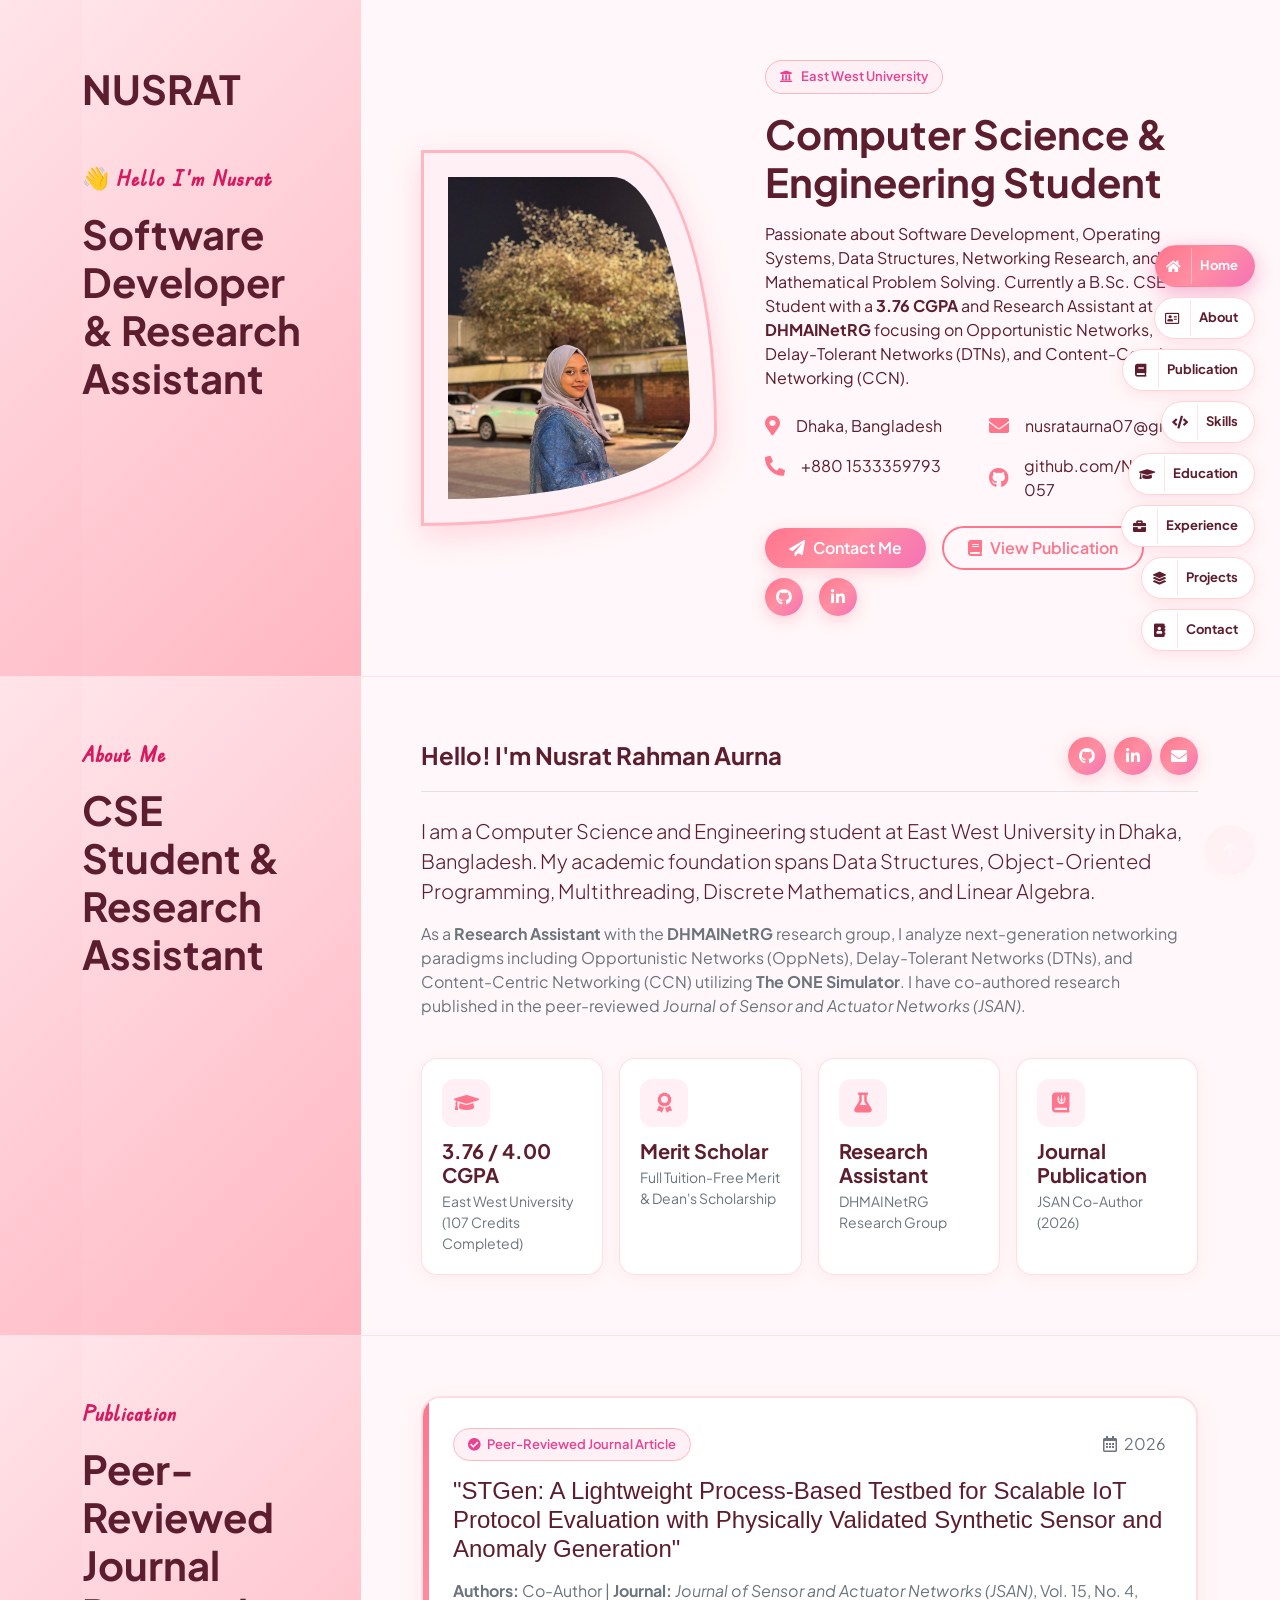
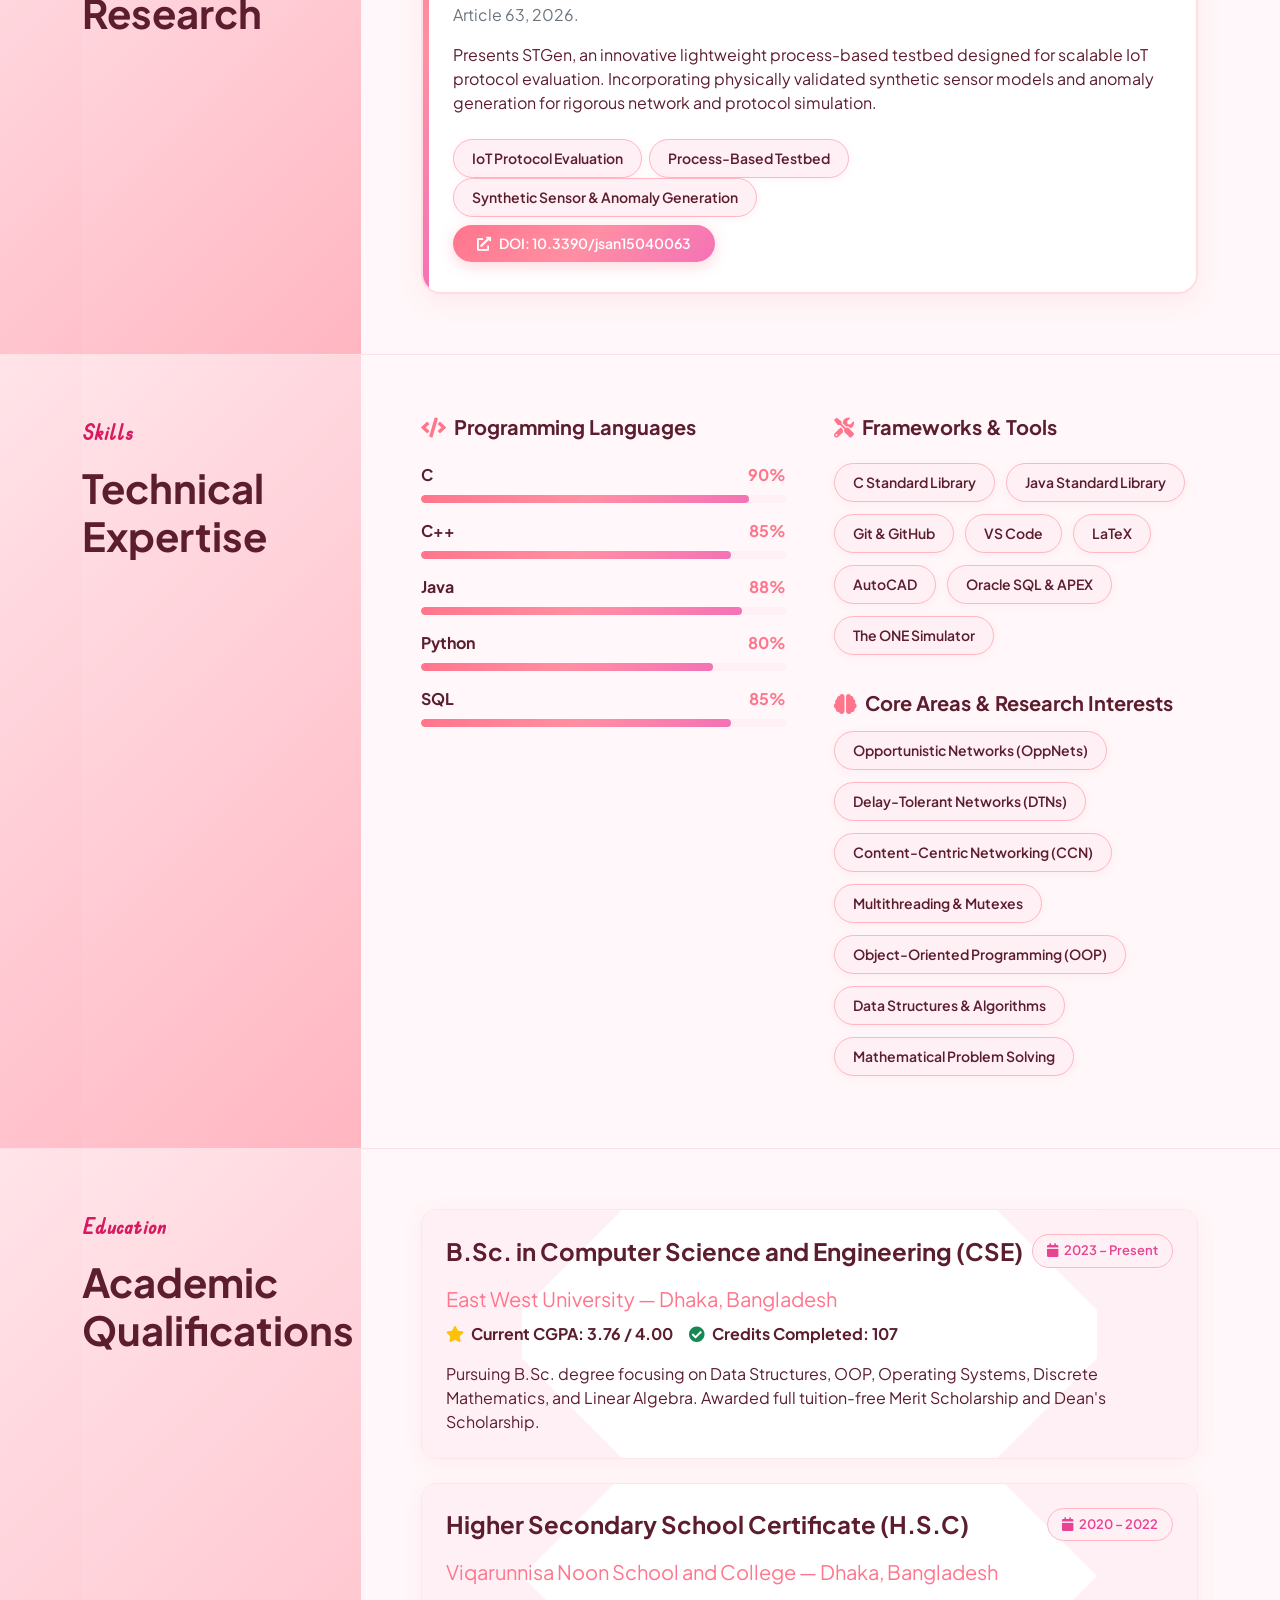
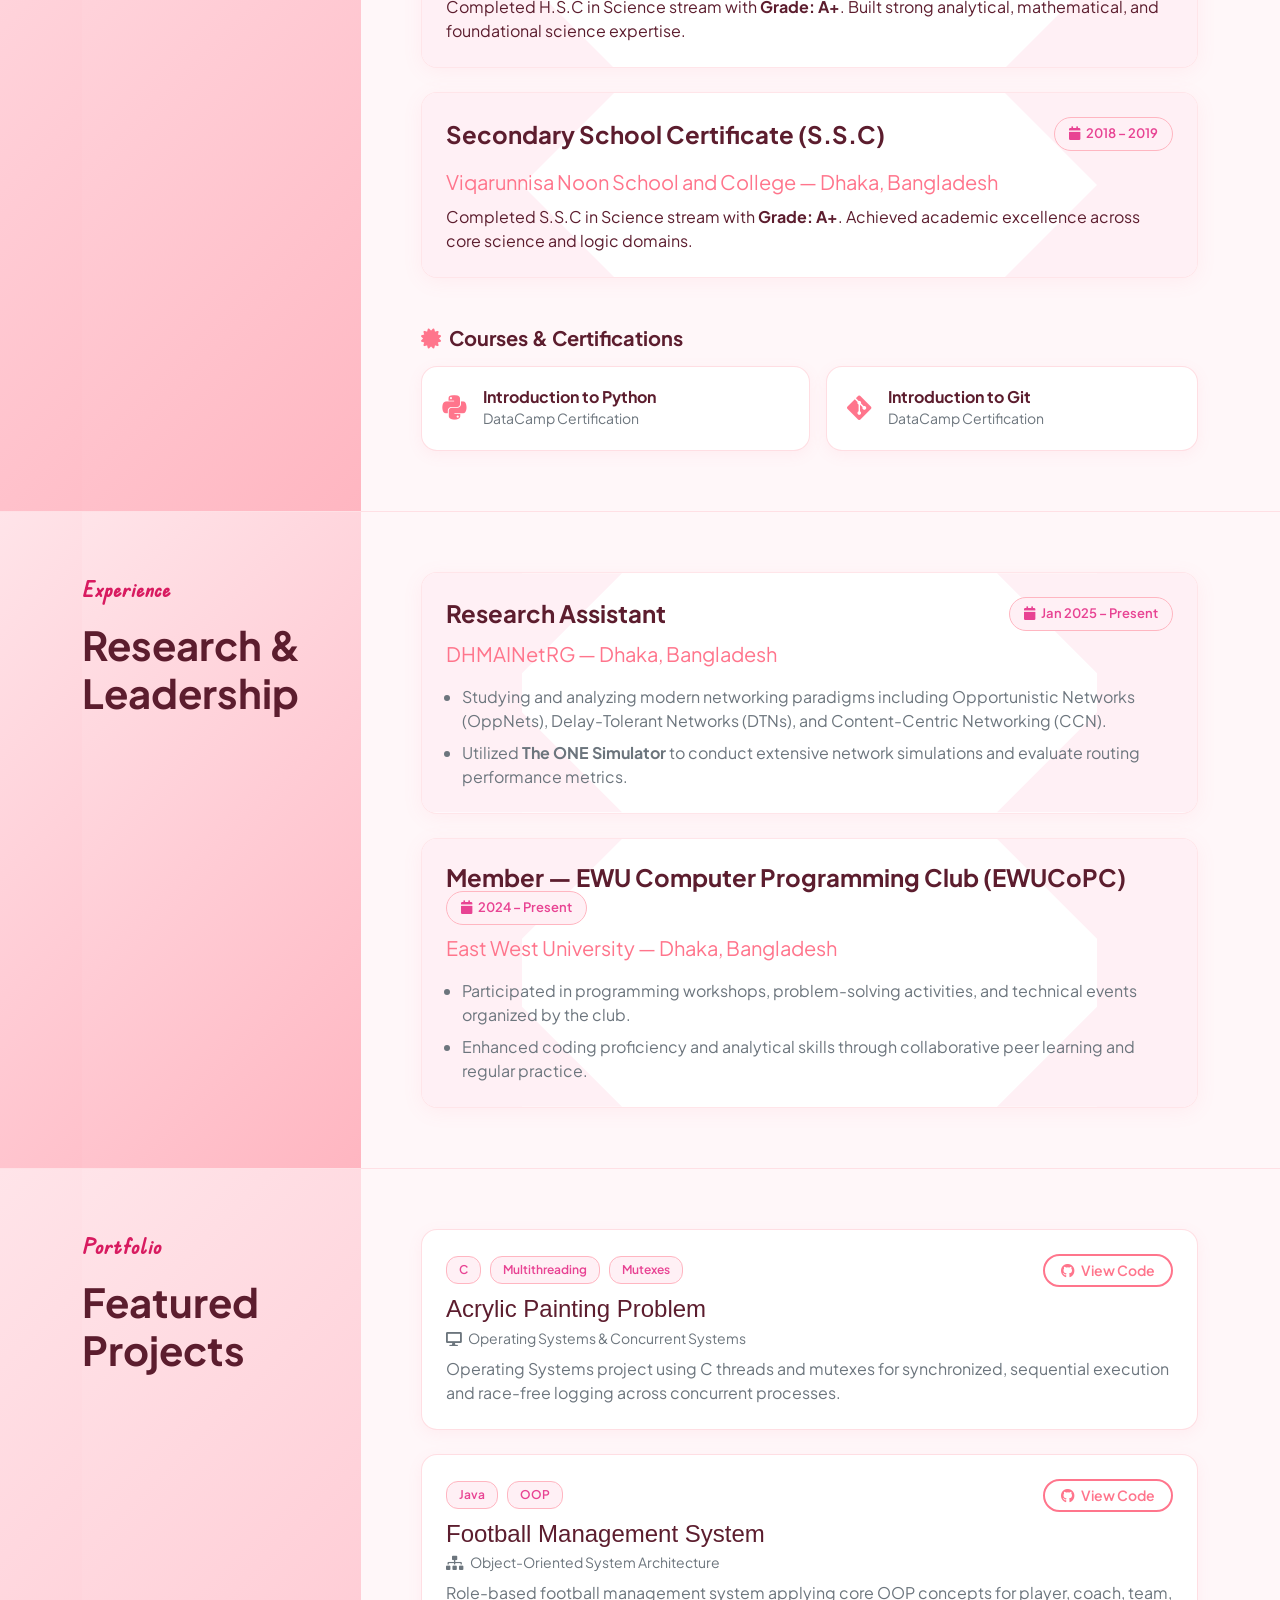
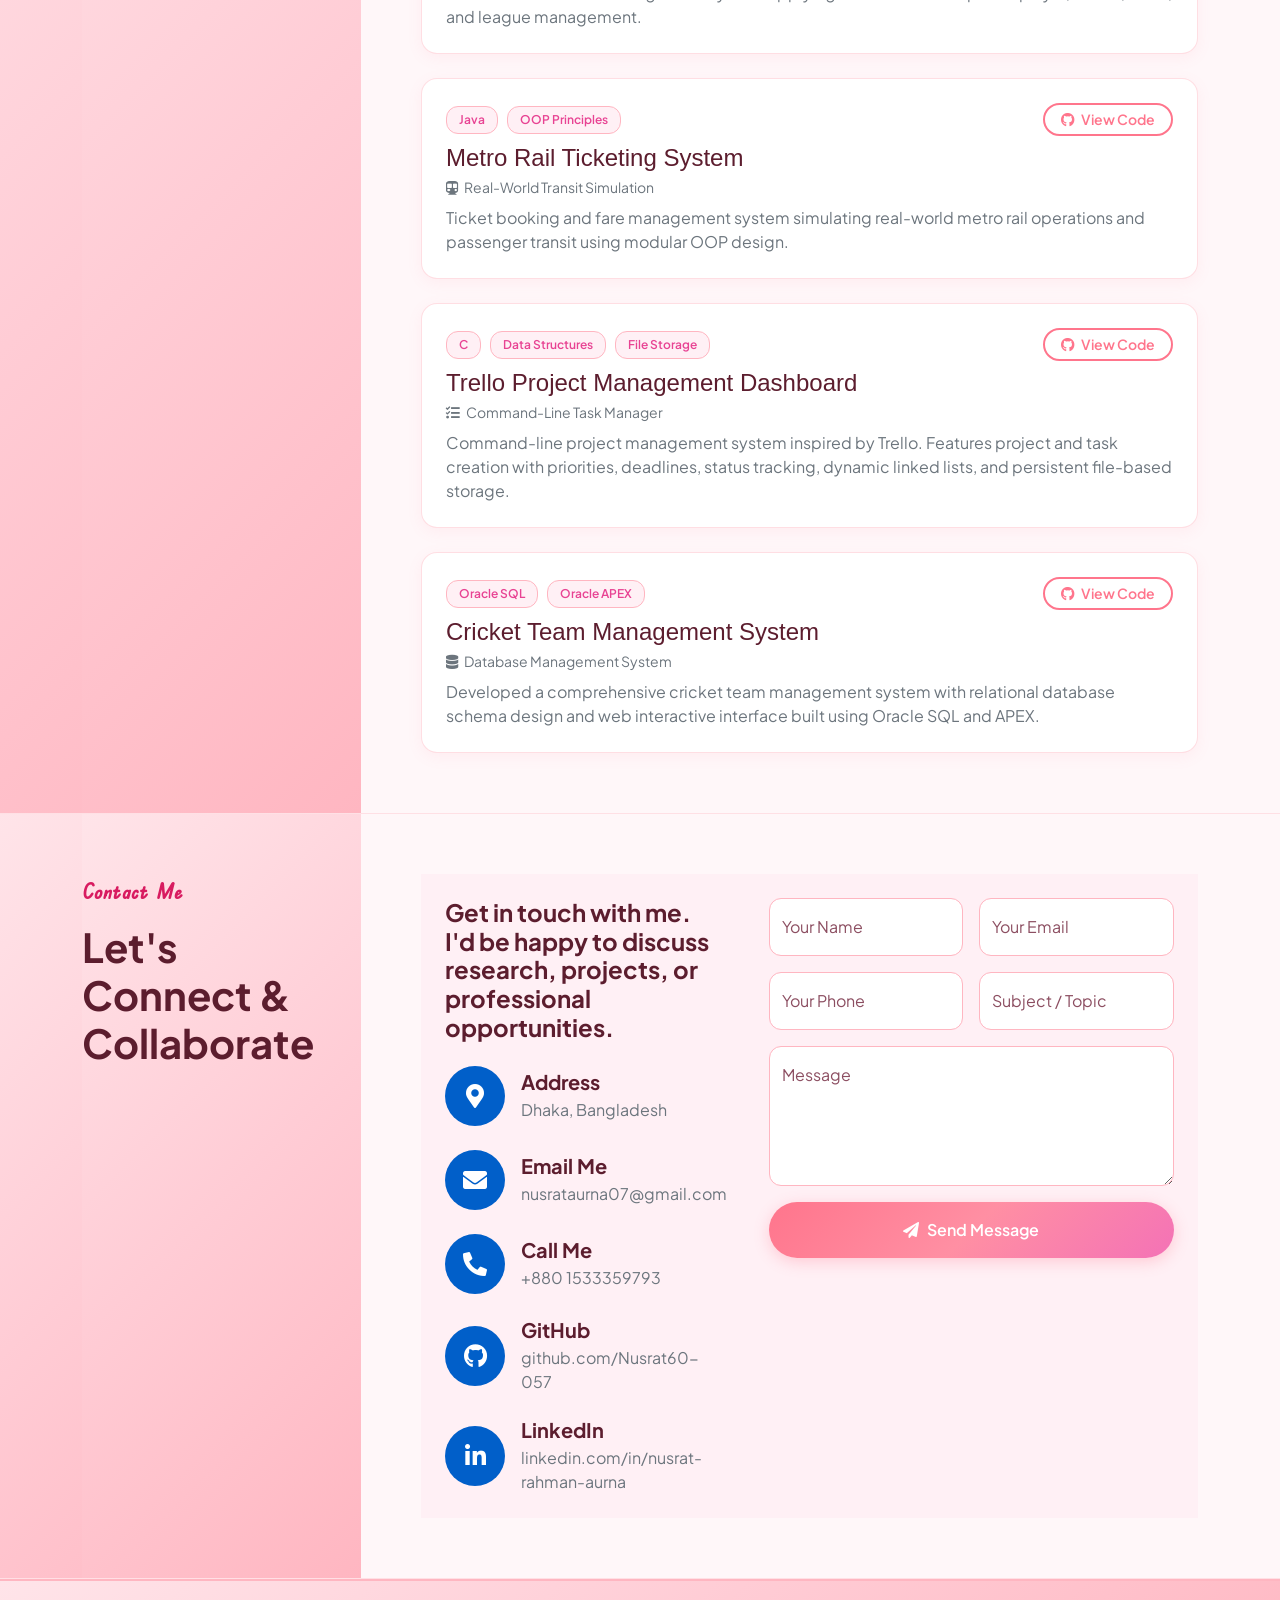
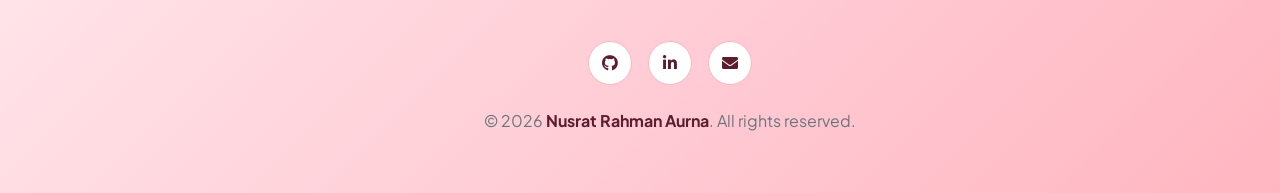
==== commit 3888c5bf: "Fixed some bugs" ====
--- a/index.html
+++ b/index.html
@@ -63,11 +63,11 @@
                     <div class="col-12 col-lg-3">
                         <div class="header-content bg-dark h-100 pt-6 pe-6 pb-6">
                             <a href="index.html" class="navbar-brand d-inline-flex pb-5 wow fadeInUp" data-wow-delay="0.1s">
-                                <h1 class="display-6 text-white mb-0">NUSRAT</h1>
+                                <h1 class="display-6 text-dark mb-0">NUSRAT</h1>
                             </a>
                             <div class="text-start d-flex flex-column justify-content-center wow fadeInUp" data-wow-delay="0.3s">
                                 <p class="sub-title">👋 Hello I'm Nusrat</p>
-                                <h1 class="display-6 text-white mb-0">Software Developer & Research Assistant</h1>
+                                <h1 class="display-6 text-dark mb-0">Software Developer & Research Assistant</h1>
                             </div>
                         </div>
                     </div>
@@ -134,7 +134,7 @@
                         <div class="about-header bg-dark h-100 pt-6 pe-6 pb-6">
                             <div class="text-start d-flex flex-column justify-content-center wow fadeInUp" data-wow-delay="0.1s">
                                 <p class="sub-title">About Me</p>
-                                <h1 class="display-6 text-white mb-0">CSE Student & Research Assistant</h1>
+                                <h1 class="display-6 text-dark mb-0">CSE Student & Research Assistant</h1>
                             </div>
                         </div>
                     </div>
@@ -205,7 +205,7 @@
                         <div class="publication-header bg-dark h-100 pt-6 pe-6 pb-6">
                             <div class="text-start d-flex flex-column justify-content-center wow fadeInUp" data-wow-delay="0.1s">
                                 <p class="sub-title">Publication</p>
-                                <h1 class="display-6 text-white mb-0">Peer-Reviewed Journal Research</h1>
+                                <h1 class="display-6 text-dark mb-0">Peer-Reviewed Journal Research</h1>
                             </div>
                         </div>
                     </div>
@@ -251,7 +251,7 @@
                         <div class="skills-header bg-dark h-100 pt-6 pe-6 pb-6">
                             <div class="text-start d-flex flex-column justify-content-center wow fadeInUp" data-wow-delay="0.1s">
                                 <p class="sub-title">Skills</p>
-                                <h1 class="display-6 text-white mb-0">Technical Expertise</h1>
+                                <h1 class="display-6 text-dark mb-0">Technical Expertise</h1>
                             </div>
                         </div>
                     </div>
@@ -347,7 +347,7 @@
                         <div class="education-header bg-dark h-100 pt-6 pe-6 pb-6">
                             <div class="text-start d-flex flex-column justify-content-center wow fadeInUp" data-wow-delay="0.1s">
                                 <p class="sub-title">Education</p>
-                                <h1 class="display-6 text-white mb-0">Academic Qualifications</h1>
+                                <h1 class="display-6 text-dark mb-0">Academic Qualifications</h1>
                             </div>
                         </div>
                     </div>
@@ -429,7 +429,7 @@
                         <div class="experience-header bg-dark h-100 pt-6 pe-6 pb-6">
                             <div class="text-start d-flex flex-column justify-content-center wow fadeInUp" data-wow-delay="0.1s">
                                 <p class="sub-title">Experience</p>
-                                <h1 class="display-6 text-white mb-0">Research & Leadership</h1>
+                                <h1 class="display-6 text-dark mb-0">Research & Leadership</h1>
                             </div>
                         </div>
                     </div>
@@ -479,7 +479,7 @@
                         <div class="portfolio-header h-100 bg-dark pt-6 pe-6 pb-6">
                             <div class="text-start d-flex flex-column justify-content-center wow fadeInUp" data-wow-delay="0.1s">
                                 <p class="sub-title">Portfolio</p>
-                                <h1 class="display-6 text-white mb-0">Featured Projects</h1>
+                                <h1 class="display-6 text-dark mb-0">Featured Projects</h1>
                             </div>
                         </div>
                     </div>
@@ -595,7 +595,7 @@
                         <div class="contact-header h-100 bg-dark pt-6 pe-6 pb-6">
                             <div class="text-start d-flex flex-column justify-content-center wow fadeInUp" data-wow-delay="0.1s">
                                 <p class="sub-title">Contact Me</p>
-                                <h1 class="display-6 text-white mb-0">Let's Connect & Collaborate</h1>
+                                <h1 class="display-6 text-dark mb-0">Let's Connect & Collaborate</h1>
                             </div>
                         </div>
                     </div>
@@ -717,7 +717,7 @@
                                     </div>
                                 </div>
                                 <div class="col-12 text-center">
-                                    <span class="text-muted">© 2026 <strong class="text-white">Nusrat Rahman Aurna</strong>. All rights reserved.</span>
+                                    <span class="text-muted">© 2026 <strong class="text-dark">Nusrat Rahman Aurna</strong>. All rights reserved.</span>
                                 </div>
                             </div>
                        </div>        
--- a/css/style.css
+++ b/css/style.css
@@ -6,20 +6,20 @@
     --bs-primary: #ff758c;
     --bs-primary-rgb: 255, 117, 140;
     --bs-primary-hover: #e84393;
-    --bs-secondary: #f472b6;
-    --bs-secondary-rgb: 244, 114, 182;
-    --bs-dark: #2a1b26;
-    --bs-dark-rgb: 42, 27, 38;
-    --bs-dark-accent: #3d2336;
+    --bs-secondary: #ff9ebb;
+    --bs-secondary-rgb: 255, 158, 187;
+    --bs-dark: #ffccd5;
+    --bs-dark-rgb: 255, 204, 213;
+    --bs-dark-accent: #ffb3c1;
     --bs-light: #fff0f5;
     --bs-light-rgb: 255, 240, 245;
-    --bs-body-bg: #fffdfd;
-    --bs-body-color: #3b2535;
+    --bs-body-bg: #fff7f9;
+    --bs-body-color: #5c1d2e;
     --bs-pink-accent: #ffb6c1;
     --bs-pink-glow: rgba(255, 117, 140, 0.25);
     --bs-gradient-pink: linear-gradient(135deg, #ff758c 0%, #ff8fa3 50%, #f472b6 100%);
-    --bs-gradient-dark: linear-gradient(135deg, #2a1b26 0%, #3d2336 100%);
-    --bs-border-color: rgba(255, 182, 193, 0.35);
+    --bs-gradient-dark: linear-gradient(135deg, #ffe4e9 0%, #ffccd5 50%, #ffb6c1 100%);
+    --bs-border-color: rgba(255, 182, 193, 0.45);
 }
 
 body {
@@ -32,7 +32,7 @@
 h1, h2, h3, h4, h5, h6 {
     font-family: 'Plus Jakarta Sans', sans-serif;
     font-weight: 700;
-    color: #2a1b26;
+    color: #5c1d2e;
 }
 
 a {
@@ -46,6 +46,7 @@
     visibility: hidden;
     transition: opacity .5s ease-out, visibility 0s linear .5s;
     z-index: 99999;
+    background-color: #fff7f9 !important;
 }
 
 #spinner.show {
@@ -61,8 +62,8 @@
 
 .back-to-top {
     position: fixed;
-    right: 30px;
-    bottom: 30px;
+    right: 25px;
+    bottom: 25px;
     transition: 0.5s;
     z-index: 99;
     background: var(--bs-gradient-pink) !important;
@@ -151,7 +152,7 @@
 }
 
 .btn.btn-light {
-    color: var(--bs-primary);
+    color: #5c1d2e;
     background: #ffffff;
     border: 1px solid var(--bs-pink-accent);
 }
@@ -171,23 +172,23 @@
     font-family: "Edu TAS Beginner", cursive;
     font-weight: 700;
     font-size: 22px;
-    color: var(--bs-pink-accent) !important;
+    color: #d81b60 !important;
 }
 
 .container-fluid {
     position: relative;
-    border-bottom: 1px solid rgba(255, 182, 193, 0.25);
+    border-bottom: 1px solid rgba(255, 182, 193, 0.35);
 }
 
 @media (min-width: 992px) {
     .container-fluid::before {
         content: "";
         position: absolute;
-        width: 15%;
+        width: 25%;
         height: 100%;
         top: 0;
         left: 0;
-        background: var(--bs-dark);
+        background: var(--bs-gradient-dark);
         z-index: -1;
     }
 }
@@ -196,6 +197,11 @@
     background: var(--bs-gradient-dark) !important;
 }
 
+.bg-dark .text-white,
+.footer .text-white {
+    color: #5c1d2e !important;
+}
+
 .bg-light {
     background-color: var(--bs-light) !important;
 }
@@ -205,7 +211,7 @@
 }
 
 .text-dark {
-    color: #2a1b26 !important;
+    color: #5c1d2e !important;
 }
 
 @media (max-width: 991px) {
@@ -221,7 +227,9 @@
     .container-fluid .publication-header,
     .container-fluid .portfolio-header,
     .container-fluid .contact-header {
-        padding: 30px 20px;
+        padding: 35px 24px;
+        border-radius: 20px;
+        margin-bottom: 20px;
     }
 
     .container-fluid .header-img,
@@ -233,7 +241,8 @@
     .container-fluid .portfolio-content,
     .container-fluid .contact-content {
         padding-left: 0;
-        padding-top: 25px;
+        padding-top: 15px;
+        padding-bottom: 30px;
     }
 }
 
@@ -242,72 +251,135 @@
     position: relative;
 }
 
-.nav-section .navbar {
-    position: fixed;
-    width: 100%;
-    height: 100vh;
-    top: 50%;
-    right: calc(40px - 100%);
-    transform: translateY(-50%);
-    z-index: 99;
-}
-
-.navbar.navbar-light {
-    background: transparent;
-    width: 100%;
-}
-
-.navbar .navbar-nav {
-    display: flex;
-    align-items: center;
-    justify-content: center;
-}
-
-.navbar .navbar-nav .nav-link {
-    width: 100%;
-    display: flex;
-    align-items: center;
-}
-
-.navbar-nav .nav-link span {
-    width: 40px; 
-    height: 40px;
-    margin-right: 8px;
-    border-right: 1px solid rgba(255, 182, 193, 0.3);
-    display: flex;
-    align-items: center;
-    justify-content: center;
-    background: transparent;
-    color: var(--bs-body-color);
-    transition: 0.5s;
-}
-
-.nav-section .navbar .navbar-nav .nav-item {
-    height: 40px;
-    padding: 0;
-    margin-bottom: 5px;
-    border: 1px solid rgba(255, 182, 193, 0.4);
-    border-radius: 20px;
-    background: #ffffff;
-    color: var(--bs-dark);
-    font-size: 14px;
-    font-weight: 700;
-    transition: 0.5s;
-    box-shadow: 0 4px 10px rgba(255, 117, 140, 0.1);
-}
-
-.nav-section .navbar .navbar-nav .nav-item:hover,
-.nav-section .navbar .navbar-nav .nav-item.active {
-    margin-right: calc(100% + 40px);
-    color: #ffffff;
-    background: var(--bs-gradient-pink);
-    border-color: transparent;
-}
-
-.nav-section .navbar .navbar-nav .nav-item:hover span,
-.nav-section .navbar .navbar-nav .nav-item.active span {
-    color: #ffffff;
-    border-right-color: rgba(255, 255, 255, 0.3);
+@media (min-width: 992px) {
+    .nav-section .navbar {
+        position: fixed;
+        width: auto;
+        height: auto;
+        top: 50%;
+        right: 25px;
+        transform: translateY(-50%);
+        z-index: 999;
+    }
+
+    .navbar.navbar-light {
+        background: transparent;
+        width: auto;
+    }
+
+    .navbar .navbar-nav {
+        display: flex;
+        flex-direction: column;
+        align-items: flex-end;
+        gap: 6px;
+    }
+
+    .navbar-nav .nav-link span {
+        width: 36px; 
+        height: 36px;
+        margin-right: 8px;
+        border-right: 1px solid rgba(255, 182, 193, 0.4);
+        display: inline-flex;
+        align-items: center;
+        justify-content: center;
+        background: transparent;
+        color: #5c1d2e;
+        transition: 0.3s;
+    }
+
+    .nav-section .navbar .navbar-nav .nav-item {
+        height: 42px;
+        padding: 0 16px 0 0;
+        margin-bottom: 4px;
+        border: 1px solid rgba(255, 182, 193, 0.6);
+        border-radius: 25px;
+        background: #ffffff;
+        color: #5c1d2e;
+        font-size: 13px;
+        font-weight: 700;
+        transition: all 0.3s ease;
+        box-shadow: 0 4px 15px rgba(255, 117, 140, 0.15);
+        display: flex;
+        align-items: center;
+    }
+
+    .nav-section .navbar .navbar-nav .nav-item:hover,
+    .nav-section .navbar .navbar-nav .nav-item.active {
+        color: #ffffff;
+        background: var(--bs-gradient-pink);
+        border-color: transparent;
+        box-shadow: 0 6px 20px rgba(232, 67, 147, 0.4);
+    }
+
+    .nav-section .navbar .navbar-nav .nav-item:hover span,
+    .nav-section .navbar .navbar-nav .nav-item.active span {
+        color: #ffffff;
+        border-right-color: rgba(255, 255, 255, 0.4);
+    }
+}
+
+@media (max-width: 991px) {
+    .nav-section {
+        position: sticky;
+        top: 0;
+        z-index: 1000;
+        background: rgba(255, 247, 249, 0.95);
+        backdrop-filter: blur(10px);
+        border-bottom: 1px solid rgba(255, 182, 193, 0.4);
+        padding: 10px 15px;
+        box-shadow: 0 2px 10px rgba(255, 117, 140, 0.1);
+    }
+
+    .nav-section .navbar {
+        position: static;
+        width: 100%;
+        height: auto;
+        transform: none;
+    }
+
+    .navbar .navbar-nav {
+        flex-direction: row !important;
+        overflow-x: auto;
+        white-space: nowrap;
+        padding: 4px 0;
+        gap: 8px;
+        -webkit-overflow-scrolling: touch;
+    }
+
+    .navbar .navbar-nav::-webkit-scrollbar {
+        display: none;
+    }
+
+    .nav-section .navbar .navbar-nav .nav-item {
+        height: 36px;
+        padding: 0 14px;
+        margin: 0;
+        border: 1px solid rgba(255, 182, 193, 0.5);
+        border-radius: 18px;
+        background: #ffffff;
+        color: #5c1d2e;
+        font-size: 13px;
+        font-weight: 600;
+        display: inline-flex;
+        align-items: center;
+        box-shadow: 0 2px 8px rgba(255, 117, 140, 0.1);
+        flex-shrink: 0;
+    }
+
+    .nav-section .navbar .navbar-nav .nav-item span {
+        border: none;
+        margin-right: 6px;
+        width: auto;
+        height: auto;
+        color: inherit;
+    }
+
+    .nav-section .navbar .navbar-nav .nav-item:hover,
+    .nav-section .navbar .navbar-nav .nav-item.active {
+        color: #ffffff;
+        background: var(--bs-gradient-pink);
+        border-color: transparent;
+    }
 }
 /*** Navbar End ***/
 
@@ -341,8 +413,8 @@
     top: -100%;
     left: 0;
     padding: 50px;
-    background: rgba(42, 27, 38, 0.6);
-    backdrop-filter: blur(4px);
+    background: rgba(255, 192, 203, 0.85);
+    backdrop-filter: blur(6px);
     transition: 0.5s;
 }
 
@@ -352,7 +424,7 @@
 
 .stat-card {
     background: #ffffff;
-    border: 1px solid rgba(255, 182, 193, 0.4);
+    border: 1px solid rgba(255, 182, 193, 0.45);
     border-radius: 16px;
     padding: 20px;
     transition: all 0.3s ease;
@@ -382,7 +454,7 @@
 /*** Publication Card Start ***/
 .publication-card {
     background: #ffffff;
-    border: 2px solid rgba(255, 182, 193, 0.4);
+    border: 2px solid rgba(255, 182, 193, 0.45);
     border-radius: 20px;
     padding: 30px;
     box-shadow: 0 8px 25px rgba(255, 117, 140, 0.1);
@@ -525,7 +597,7 @@
 .skill-pill {
     display: inline-block;
     background: var(--bs-light);
-    color: var(--bs-dark);
+    color: #5c1d2e;
     border: 1px solid var(--bs-pink-accent);
     padding: 8px 18px;
     border-radius: 25px;
@@ -617,7 +689,7 @@
     border-radius: 12px !important;
     background-color: #ffffff !important;
     border: 1px solid var(--bs-pink-accent) !important;
-    color: var(--bs-dark) !important;
+    color: #5c1d2e !important;
     padding: 14px 18px !important;
 }
 
@@ -627,7 +699,7 @@
 }
 
 .form-floating label {
-    color: #6c757d;
+    color: #8c4e61;
 }
 /*** Contact Form End ***/
 
@@ -635,6 +707,7 @@
 .footer {
     background: var(--bs-gradient-dark) !important;
     border-top: 2px solid var(--bs-pink-accent);
+    color: #5c1d2e !important;
 }
 /*** Footer End ***/
 
